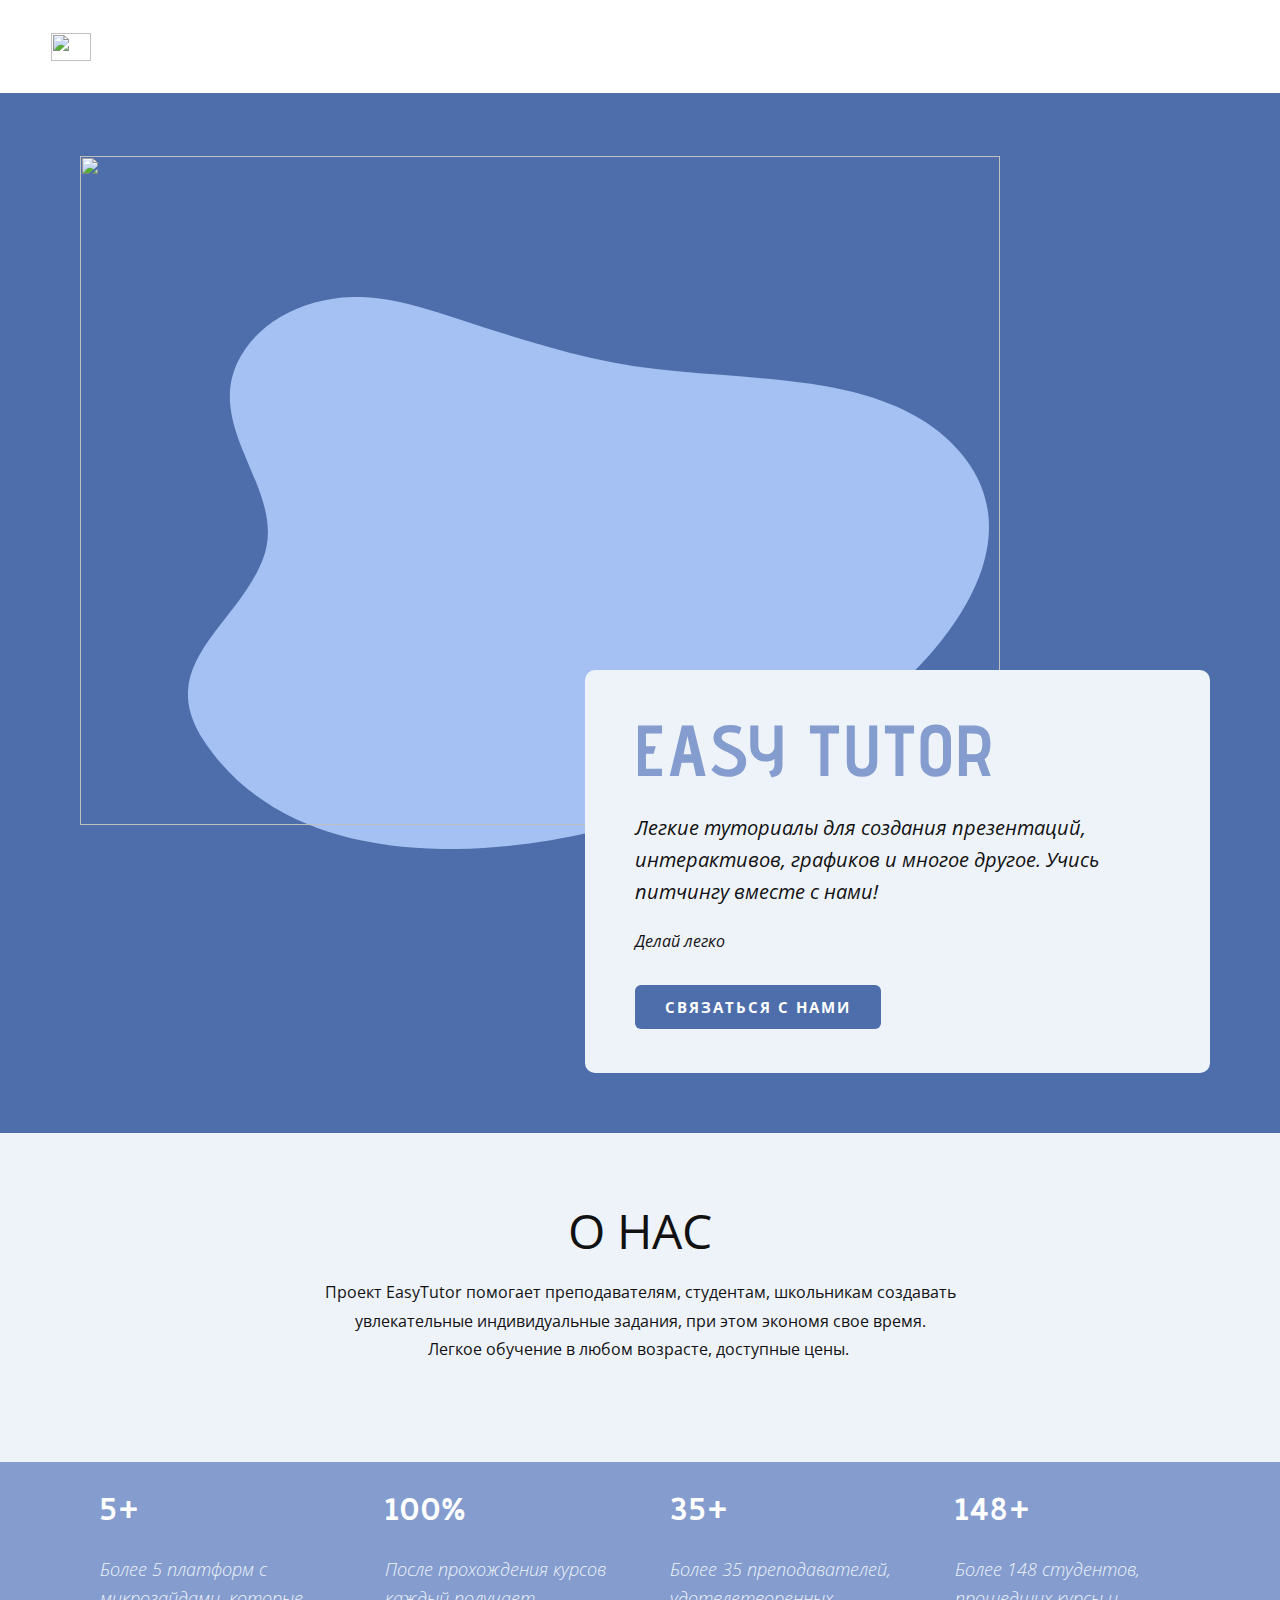
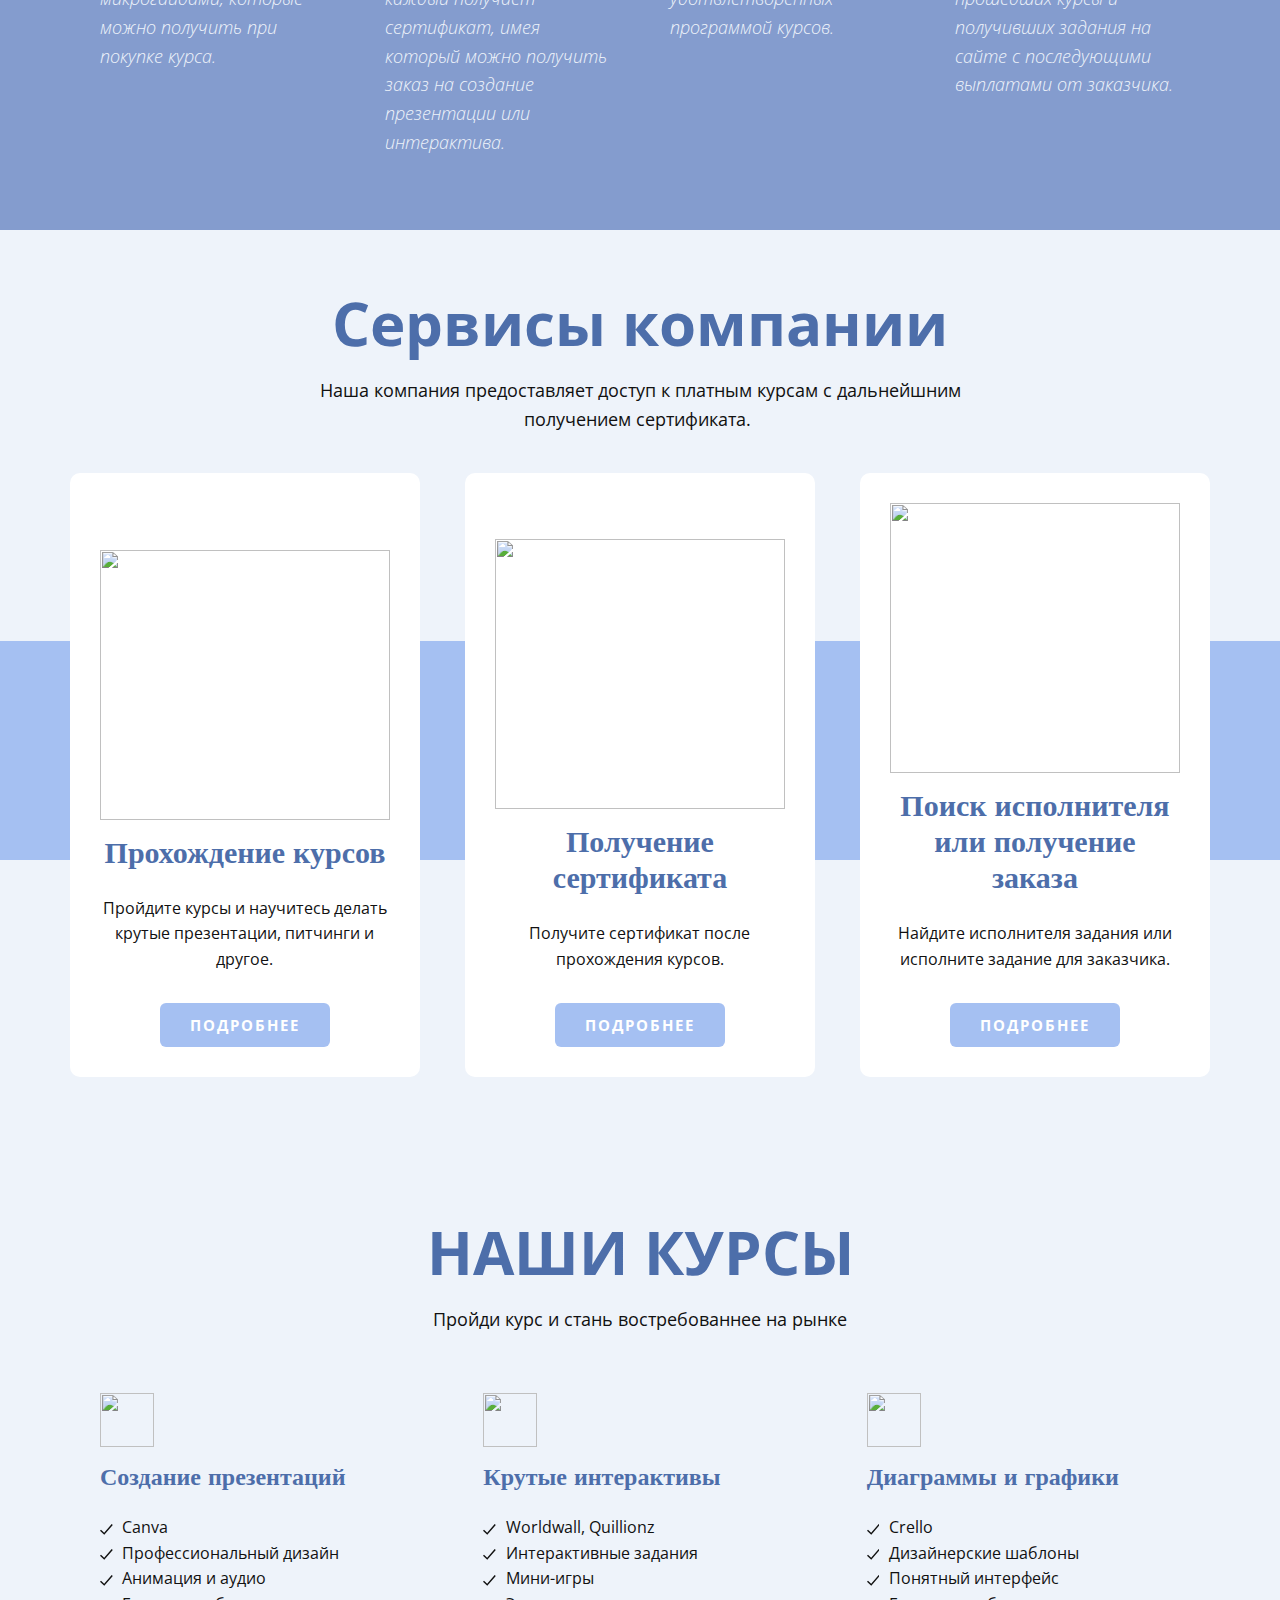
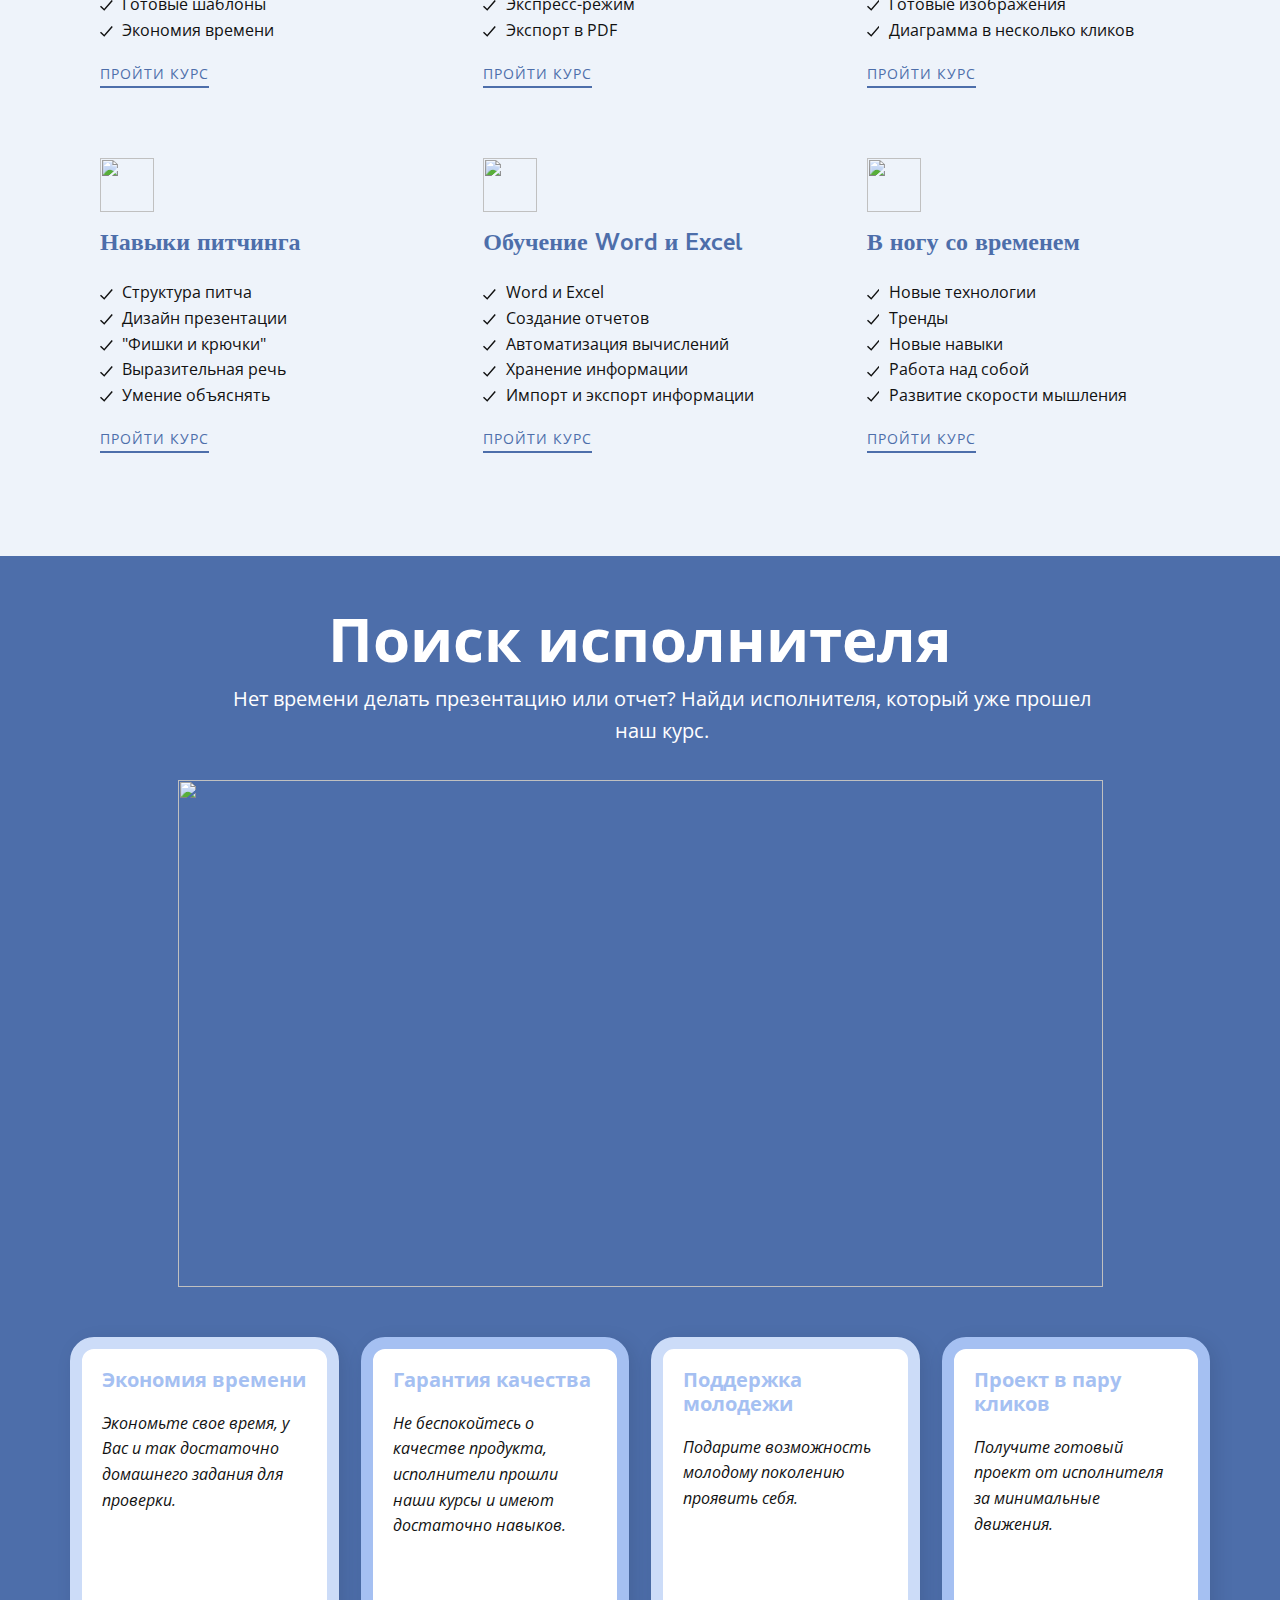
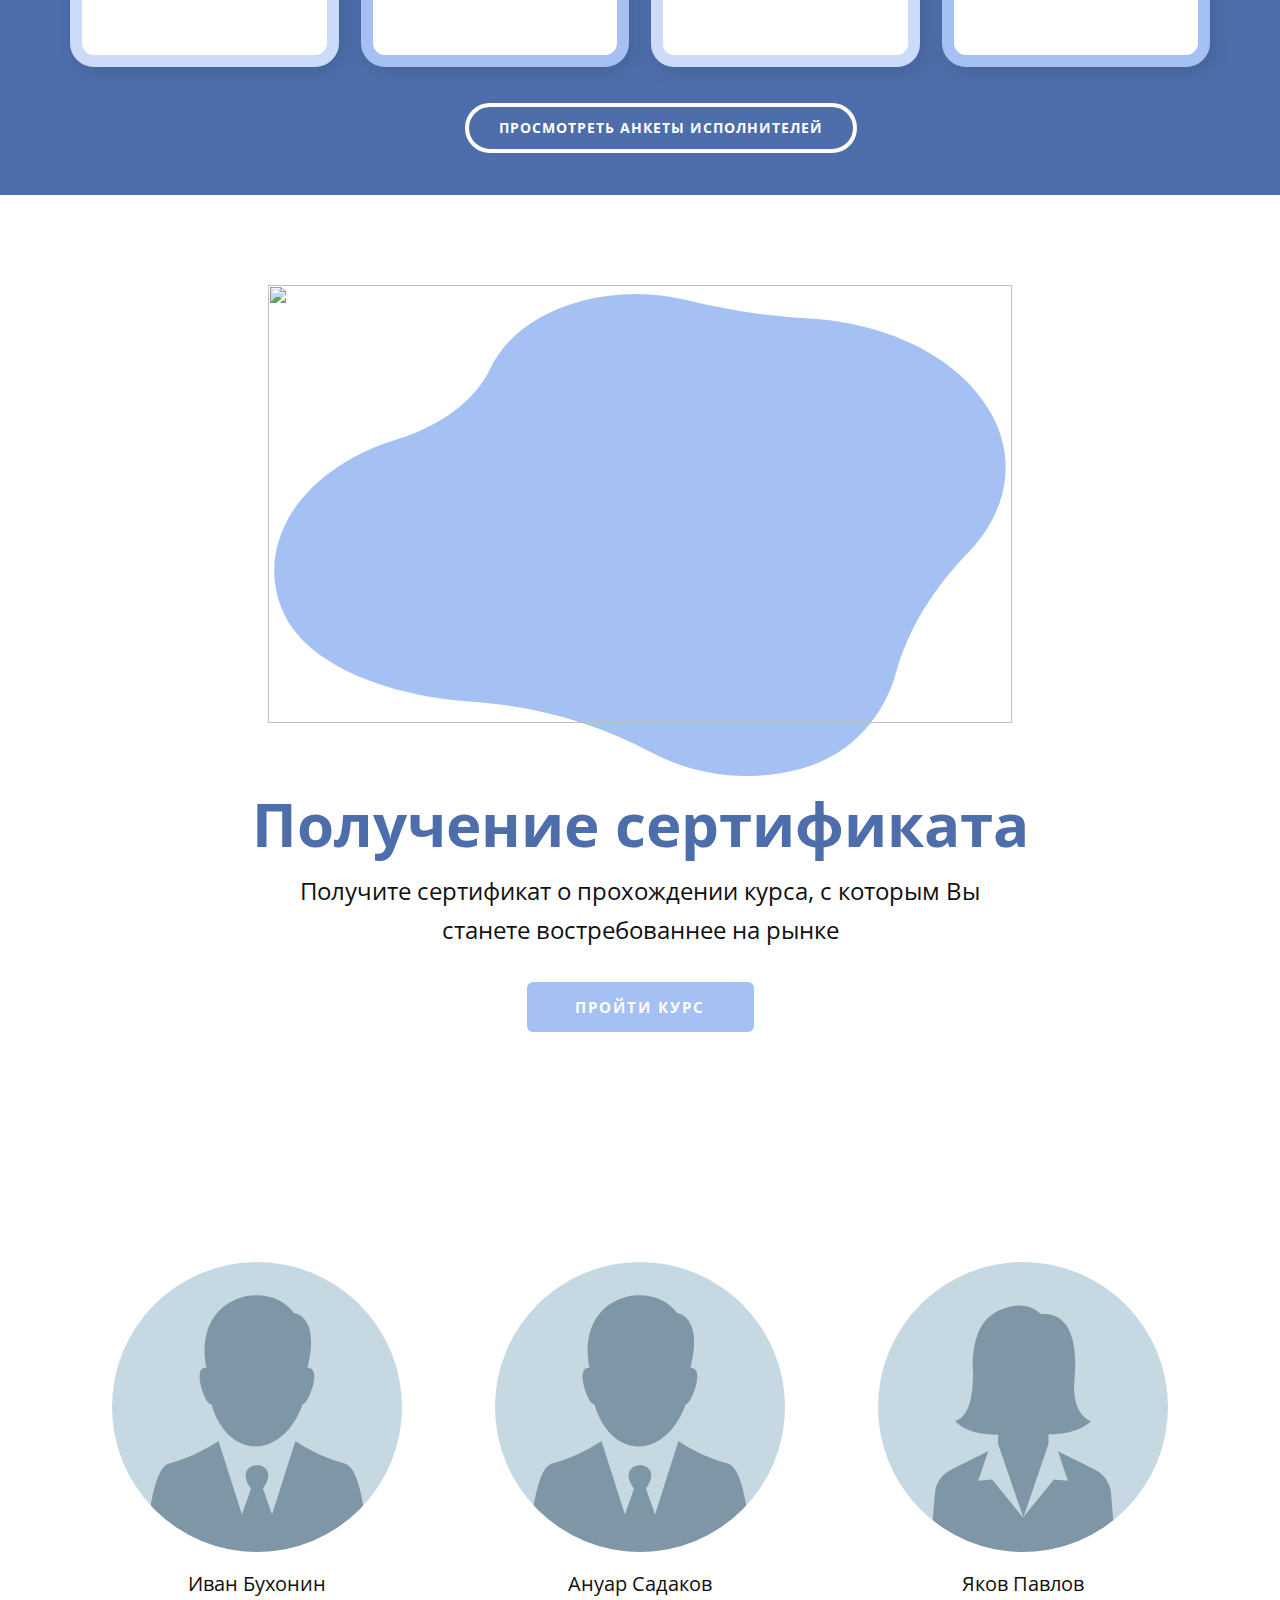
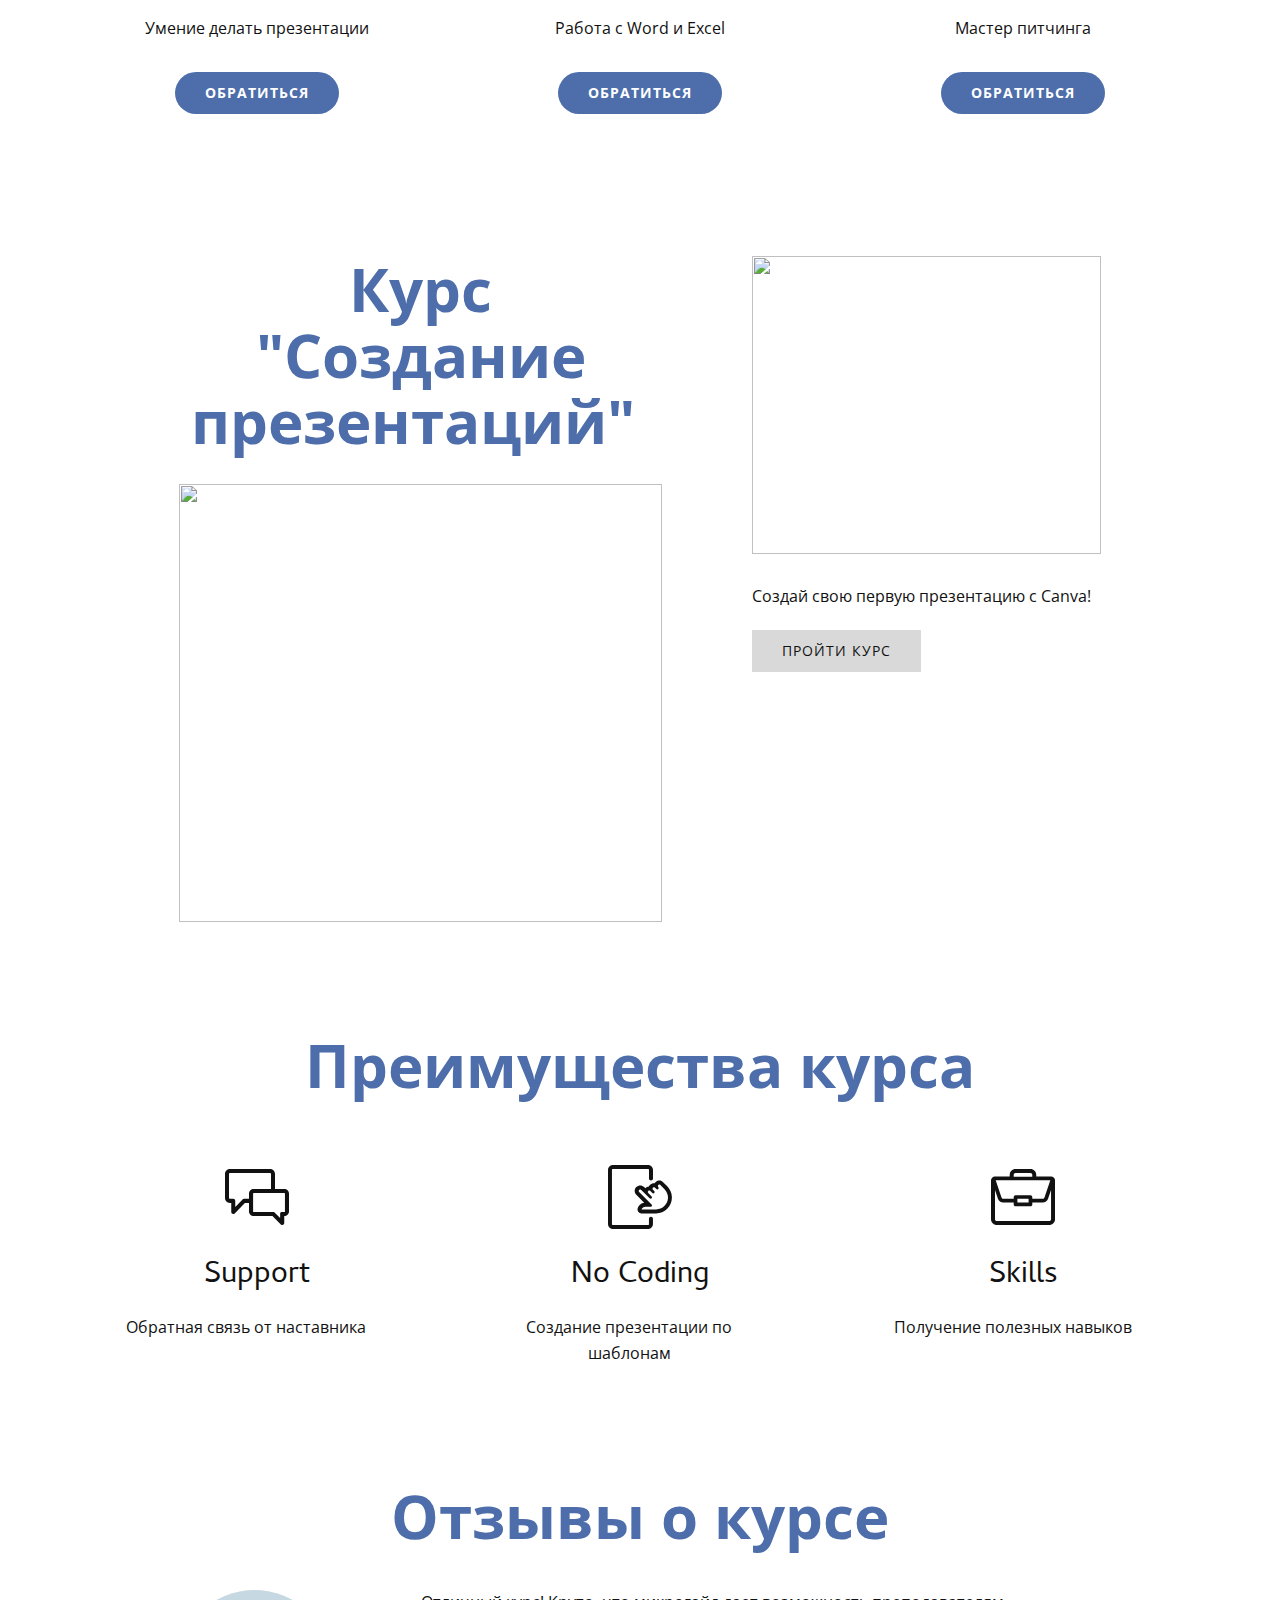
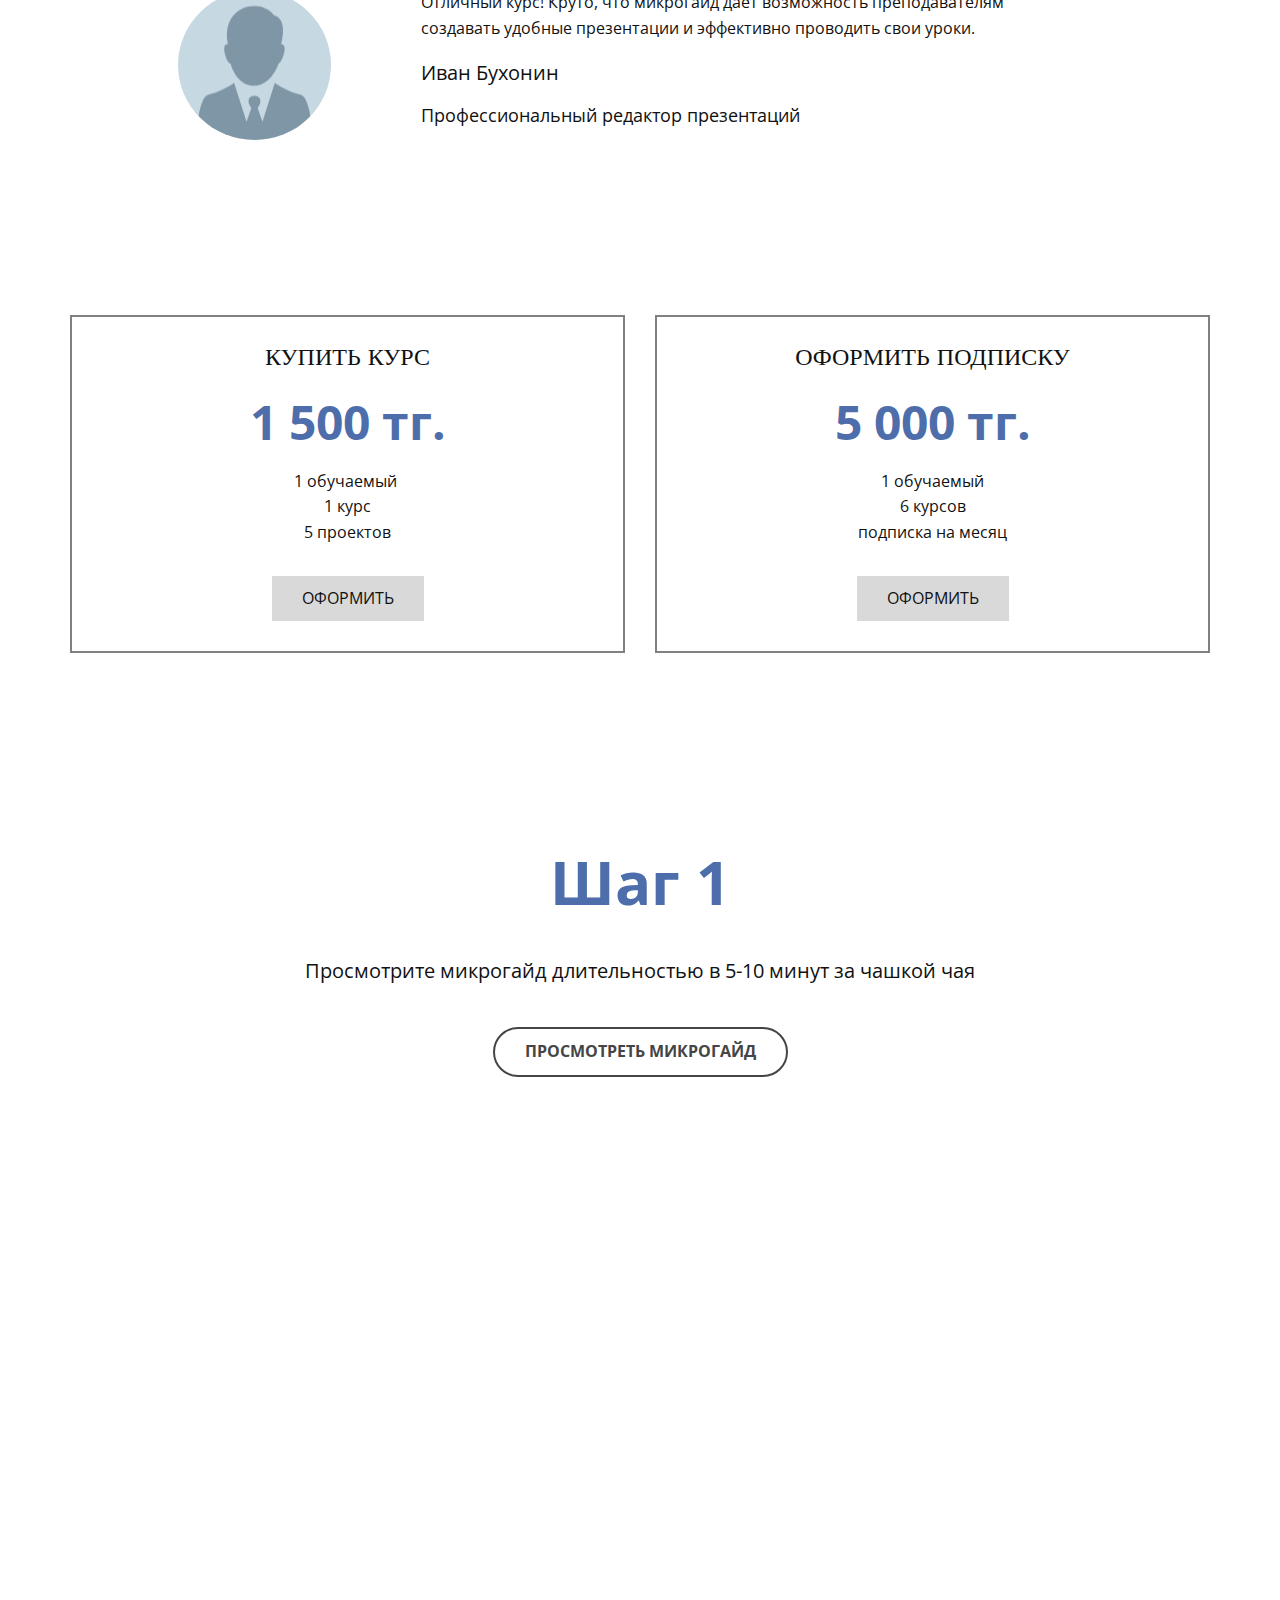
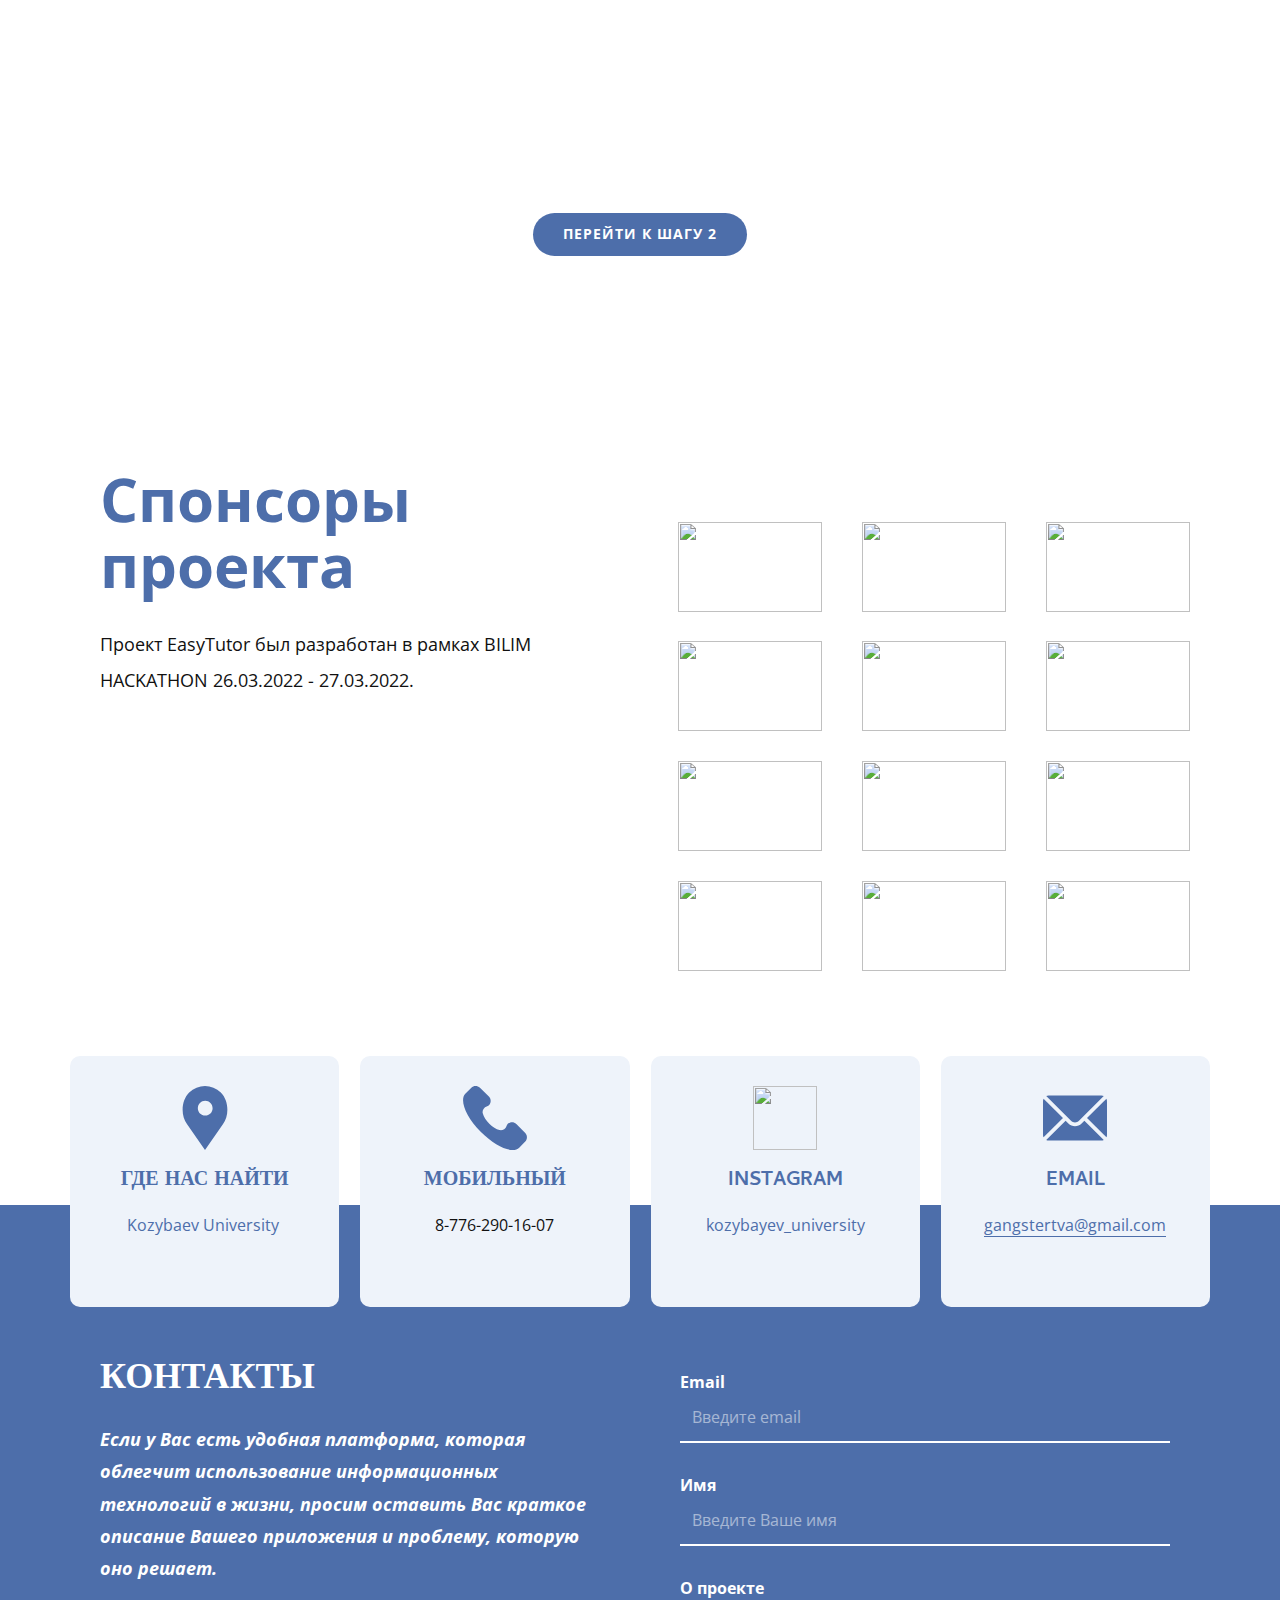
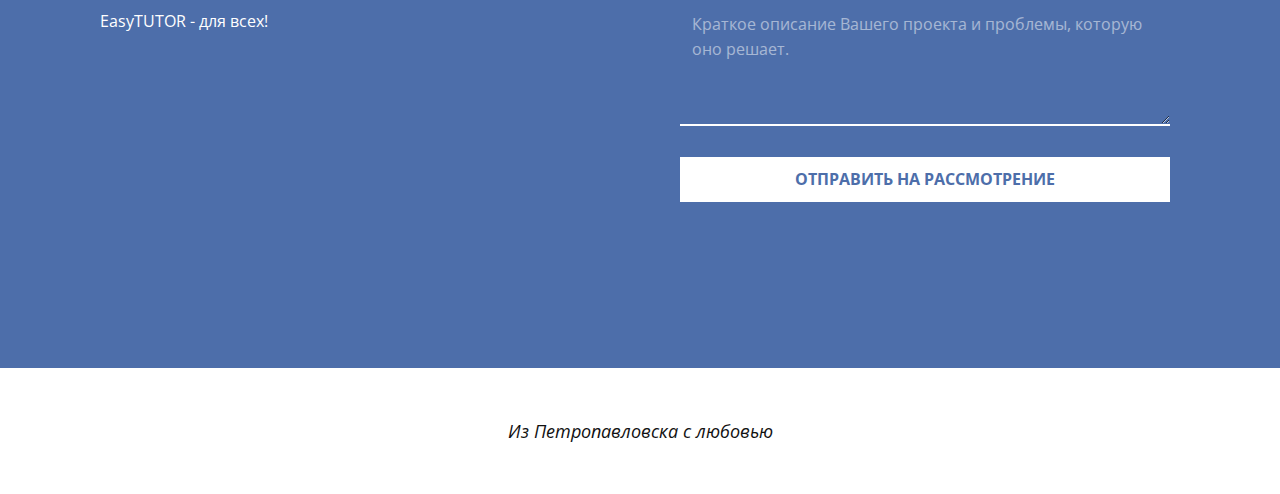
==== index.html @ d4e970dc "Add files via upload" ====
<!DOCTYPE html>
<html style="font-size: 16px;">
  <head>
    <meta name="viewport" content="width=device-width, initial-scale=1.0">
    <meta charset="utf-8">
    <meta name="keywords" content="​IT Company, ​The backbone for internet business, Company Services, ​Large payments volume or unique business model?, ​What’s included, What We Do, Custom software solutions">
    <meta name="description" content="">
    <meta name="page_type" content="np-template-header-footer-from-plugin">
    <title>EASYTUTOR</title>
    <link rel="stylesheet" href="nicepage.css" media="screen">
<link rel="stylesheet" href="EASYTUTOR.css" media="screen">
    <script class="u-script" type="text/javascript" src="jquery.js" defer=""></script>
    <script class="u-script" type="text/javascript" src="nicepage.js" defer=""></script>
    <meta name="generator" content="Nicepage 4.4.3, nicepage.com">
    <link id="u-theme-google-font" rel="stylesheet" href="https://fonts.googleapis.com/css?family=Open+Sans:300,300i,400,400i,600,600i,700,700i,800,800i|Cambay:400,400i,700,700i">
    <link id="u-page-google-font" rel="stylesheet" href="https://fonts.googleapis.com/css?family=Open+Sans:300,300i,400,400i,600,600i,700,700i,800,800i|Advent+Pro:100,200,300,400,500,600,700|Cambay:400,400i,700,700i">
    
    
    
    
    
    
    
    
    
    
    
    
    
    
    
    
    
    <script type="application/ld+json">{
		"@context": "http://schema.org",
		"@type": "Organization",
		"name": "EasyTUTOR"
}</script>
    <meta name="theme-color" content="#4d6eaa">
    <meta property="og:title" content="EASYTUTOR">
    <meta property="og:description" content="">
    <meta property="og:type" content="website">
  </head>
  <body data-home-page="EASYTUTOR.html" data-home-page-title="EASYTUTOR" class="u-body u-xl-mode"><header class="u-clearfix u-header u-header" id="sec-d9ff"><div class="u-clearfix u-sheet u-sheet-1">
        <nav class="u-menu u-menu-dropdown u-offcanvas u-menu-1" data-responsive-from="XL">
          <div class="menu-collapse" style="font-size: 1rem; letter-spacing: 0px; font-weight: 700; text-transform: uppercase;">
            <a class="u-button-style u-custom-active-border-color u-custom-border u-custom-border-color u-custom-borders u-custom-hover-border-color u-custom-left-right-menu-spacing u-custom-padding-bottom u-custom-text-color u-custom-text-hover-color u-custom-top-bottom-menu-spacing u-file-icon u-nav-link u-text-active-palette-1-base u-text-hover-palette-2-base u-text-palette-1-base u-file-icon-1" href="#">
              <img src="images/1.png" alt="">
            </a>
          </div>
          <div class="u-custom-menu u-nav-container">
            <ul class="u-nav u-spacing-30 u-unstyled u-nav-1"><li class="u-nav-item"><a class="u-border-2 u-border-active-palette-1-base u-border-hover-palette-1-base u-border-no-left u-border-no-right u-border-no-top u-button-style u-nav-link u-text-active-palette-1-base u-text-grey-90 u-text-hover-grey-90" href="EASYTUTOR.html#sec-6565" data-page-id="98074901" style="padding: 10px 0px;">О нас</a>
</li><li class="u-nav-item"><a class="u-border-2 u-border-active-palette-1-base u-border-hover-palette-1-base u-border-no-left u-border-no-right u-border-no-top u-button-style u-nav-link u-text-active-palette-1-base u-text-grey-90 u-text-hover-grey-90" href="EASYTUTOR.html#sec-c321" data-page-id="98074901" style="padding: 10px 0px;">Курсы</a>
</li><li class="u-nav-item"><a class="u-border-2 u-border-active-palette-1-base u-border-hover-palette-1-base u-border-no-left u-border-no-right u-border-no-top u-button-style u-nav-link u-text-active-palette-1-base u-text-grey-90 u-text-hover-grey-90" href="EASYTUTOR.html#sec-d5cf" data-page-id="98074901" style="padding: 10px 0px;">Поиск исполнителя</a>
</li><li class="u-nav-item"><a class="u-border-2 u-border-active-palette-1-base u-border-hover-palette-1-base u-border-no-left u-border-no-right u-border-no-top u-button-style u-nav-link u-text-active-palette-1-base u-text-grey-90 u-text-hover-grey-90" href="EASYTUTOR.html#sec-dc96" data-page-id="98074901" style="padding: 10px 0px;">Спонсоры</a>
</li><li class="u-nav-item"><a class="u-border-2 u-border-active-palette-1-base u-border-hover-palette-1-base u-border-no-left u-border-no-right u-border-no-top u-button-style u-nav-link u-text-active-palette-1-base u-text-grey-90 u-text-hover-grey-90" href="EASYTUTOR.html#carousel_87c6" data-page-id="98074901" style="padding: 10px 0px;">Контакты</a>
</li><li class="u-nav-item"><a class="u-border-2 u-border-active-palette-1-base u-border-hover-palette-1-base u-border-no-left u-border-no-right u-border-no-top u-button-style u-nav-link u-text-active-palette-1-base u-text-grey-90 u-text-hover-grey-90" href="EASYTUTOR.html#carousel_87c6" data-page-id="98074901" style="padding: 10px 0px;">Добавить свой сервис</a>
</li></ul>
          </div>
          <div class="u-custom-menu u-nav-container-collapse">
            <div class="u-black u-container-style u-inner-container-layout u-opacity u-opacity-95 u-sidenav">
              <div class="u-inner-container-layout u-sidenav-overflow">
                <div class="u-menu-close"></div>
                <ul class="u-align-center u-nav u-popupmenu-items u-unstyled u-nav-2"><li class="u-nav-item"><a class="u-button-style u-nav-link" href="EASYTUTOR.html#sec-6565" data-page-id="98074901" style="padding: 10px 0px;">О нас</a>
</li><li class="u-nav-item"><a class="u-button-style u-nav-link" href="EASYTUTOR.html#sec-c321" data-page-id="98074901" style="padding: 10px 0px;">Курсы</a>
</li><li class="u-nav-item"><a class="u-button-style u-nav-link" href="EASYTUTOR.html#sec-d5cf" data-page-id="98074901" style="padding: 10px 0px;">Поиск исполнителя</a>
</li><li class="u-nav-item"><a class="u-button-style u-nav-link" href="EASYTUTOR.html#sec-dc96" data-page-id="98074901" style="padding: 10px 0px;">Спонсоры</a>
</li><li class="u-nav-item"><a class="u-button-style u-nav-link" href="EASYTUTOR.html#carousel_87c6" data-page-id="98074901" style="padding: 10px 0px;">Контакты</a>
</li><li class="u-nav-item"><a class="u-button-style u-nav-link" href="EASYTUTOR.html#carousel_87c6" data-page-id="98074901" style="padding: 10px 0px;">Добавить свой сервис</a>
</li></ul>
              </div>
            </div>
            <div class="u-black u-menu-overlay u-opacity u-opacity-70"></div>
          </div>
        </nav>
      </div></header> 
    <section class="u-clearfix u-palette-1-base u-section-1" id="carousel_b93f">
      <div class="u-clearfix u-sheet u-sheet-1">
        <div class="u-expanded-width-xs u-shape u-shape-svg u-text-palette-3-base u-shape-1">
          <svg class="u-svg-link" preserveAspectRatio="none" viewBox="0 0 160 140" style=""><use xmlns:xlink="http://www.w3.org/1999/xlink" xlink:href="#svg-1b2f"></use></svg>
          <svg class="u-svg-content" viewBox="0 0 160 140" x="0px" y="0px" id="svg-1b2f"><g><g><path d="M138.9,102.2c-9.5,10.1-24.4,20.2-41.2,27.4C63.2,144.5,21,147.1,3.1,112.4c-9.9-19.1,6.5-28.8,11.8-45.7
			c5.3-16.9-11.4-32.3-5.1-49.9c1.8-4.9,4.9-9,8.9-11.9C24,1,30.8-0.8,37.8,0.3C43.6,1.2,49,3.5,54.3,5.7c8.8,3.7,17.4,7.1,26.3,9.8
			c15.7,4.7,31.3,3.7,47.1,7.2c8.5,1.9,16.7,5.6,22.6,11.8C170.3,55.7,155.8,84.1,138.9,102.2z"></path>
</g>
</g></svg>
        </div>
        <img src="images/14-min.png" class="u-align-left u-image u-image-contain u-image-1" data-image-width="2941" data-image-height="1576">
        <div class="u-align-left u-container-style u-expanded-width-xs u-group u-palette-1-light-3 u-radius-10 u-shape-round u-group-1">
          <div class="u-container-layout u-container-layout-1">
            <p class="u-text u-text-1">Делай легко</p>
            <h1 class="u-custom-font u-text u-text-palette-2-base u-text-2"> EAS​Y TUTOR</h1>
            <p class="u-text u-text-3">Легкие туториалы для создания презентаций, интерактивов, графиков и многое другое. Учись питчингу вместе с нами!</p>
            <a href="EASYTUTOR.html#carousel_87c6" data-page-id="98074901" class="u-active-palette-1-light-1 u-border-none u-btn u-btn-round u-button-style u-hover-palette-1-light-1 u-palette-1-base u-radius-6 u-text-active-white u-text-body-alt-color u-text-hover-white u-btn-1">Связаться с нами</a>
          </div>
        </div>
      </div>
    </section>
    <section class="u-align-center u-clearfix u-palette-1-light-3 u-section-2" id="sec-6565">
      <div class="u-clearfix u-sheet u-sheet-1">
        <h1 class="u-custom-font u-text u-text-default u-text-font u-text-1">О НАС</h1>
        <p class="u-text u-text-2"> Проект EasyTutor помогает преподавателям, студентам, школьникам создавать увлекательные индивидуальные задания, при этом экономя свое время.<br>Легкое обучение в любом возрасте, доступные цены.&nbsp;
        </p>
      </div>
    </section>
    <section class="u-align-center u-clearfix u-palette-2-base u-section-3" id="carousel_f1f0">
      <div class="u-clearfix u-sheet u-sheet-1">
        <div class="u-expanded-width u-list u-list-1">
          <div class="u-repeater u-repeater-1">
            <div class="u-align-left u-container-style u-list-item u-repeater-item u-shape-rectangle">
              <div class="u-container-layout u-similar-container u-container-layout-1">
                <h3 class="u-text u-text-default u-text-1">5+</h3>
                <p class="u-text u-text-default u-text-palette-1-light-3 u-text-2">Более 5 платформ с микрогайдами, которые можно получить при покупке курса.&nbsp;</p>
              </div>
            </div>
            <div class="u-align-left u-container-style u-list-item u-repeater-item u-shape-rectangle">
              <div class="u-container-layout u-similar-container u-container-layout-2">
                <h3 class="u-text u-text-default u-text-3">100%</h3>
                <p class="u-text u-text-default u-text-palette-1-light-3 u-text-4"> После прохождения курсов каждый получает сертификат, имея который можно получить заказ на создание презентации или интерактива.&nbsp;&nbsp;&nbsp;&nbsp;</p>
              </div>
            </div>
            <div class="u-align-left u-container-style u-list-item u-repeater-item u-shape-rectangle">
              <div class="u-container-layout u-similar-container u-container-layout-3">
                <h3 class="u-text u-text-default u-text-5">35+</h3>
                <p class="u-text u-text-default u-text-palette-1-light-3 u-text-6">Более 35 преподавателей, удотвлетворенных программой курсов.</p>
              </div>
            </div>
            <div class="u-align-left u-container-style u-list-item u-repeater-item u-shape-rectangle">
              <div class="u-container-layout u-similar-container u-container-layout-4">
                <h3 class="u-text u-text-default u-text-7">148+</h3>
                <p class="u-text u-text-default u-text-palette-1-light-3 u-text-8">Более 148 студентов, прошедших курсы и получивших задания на сайте с последующими выплатами от заказчика.</p>
              </div>
            </div>
          </div>
        </div>
      </div>
    </section>
    <section class="u-align-center u-clearfix u-palette-1-light-3 u-section-4" id="carousel_2df3">
      <h2 class="u-custom-font u-text u-text-default u-text-font u-text-1">Сервисы компании</h2>
      <p class="u-text u-text-default-lg u-text-default-xl u-text-2">Наша компания предоставляет доступ к платным курсам с дальнейшним получением сертификата.&nbsp;</p>
      <div class="u-expanded-width u-palette-3-base u-shape u-shape-rectangle u-shape-1"></div>
      <div class="u-list u-list-1">
        <div class="u-repeater u-repeater-1">
          <div class="u-align-center u-container-style u-list-item u-radius-10 u-repeater-item u-shape-round u-white u-list-item-1">
            <div class="u-container-layout u-similar-container u-valign-bottom u-container-layout-1">
              <img alt="" class="u-expanded-width u-image u-image-contain u-image-default u-image-1" data-image-width="700" data-image-height="500" src="images/11.png">
              <h4 class="u-text u-text-default u-text-palette-1-base u-text-3">Прохождение курсов</h4>
              <p class="u-text u-text-4">Пройдите курсы и научитесь делать крутые презентации, питчинги и другое.</p>
              <a href="EASYTUTOR.html#sec-c321" data-page-id="98074901" class="u-active-palette-1-light-2 u-btn u-btn-round u-button-style u-hover-palette-1-light-2 u-palette-3-base u-radius-6 u-text-active-palette-1-base u-text-body-alt-color u-text-hover-palette-1-base u-btn-1">ПОДРОБНЕЕ</a>
            </div>
          </div>
          <div class="u-align-center u-container-style u-list-item u-radius-10 u-repeater-item u-shape-round u-white u-list-item-2">
            <div class="u-container-layout u-similar-container u-valign-bottom u-container-layout-2">
              <img alt="" class="u-expanded-width u-image u-image-contain u-image-default u-image-2" data-image-width="700" data-image-height="500" src="images/2.png">
              <h4 class="u-text u-text-default u-text-palette-1-base u-text-5">Получение сертификата</h4>
              <p class="u-text u-text-6">Получите сертификат после прохождения курсов.</p>
              <a href="EASYTUTOR.html#carousel_4dc0" data-page-id="98074901" class="u-active-palette-1-light-2 u-btn u-btn-round u-button-style u-hover-palette-1-light-2 u-palette-3-base u-radius-6 u-text-active-palette-1-base u-text-body-alt-color u-text-hover-palette-1-base u-btn-2">подробнее</a>
            </div>
          </div>
          <div class="u-align-center u-container-style u-list-item u-radius-10 u-repeater-item u-shape-round u-white u-list-item-3">
            <div class="u-container-layout u-similar-container u-valign-bottom u-container-layout-3">
              <img alt="" class="u-expanded-width u-image u-image-contain u-image-default u-image-3" data-image-width="700" data-image-height="500" src="images/6c7decbc-d9d3-4316-5906-19d76e6c84f3.png">
              <h4 class="u-text u-text-default u-text-palette-1-base u-text-7">Поиск исполнителя или получение заказа</h4>
              <p class="u-text u-text-8">Найдите исполнителя задания или исполните задание для заказчика.</p>
              <a href="EASYTUTOR.html#sec-d5cf" data-page-id="98074901" class="u-active-palette-1-light-2 u-btn u-btn-round u-button-style u-hover-palette-1-light-2 u-palette-3-base u-radius-6 u-text-active-palette-1-base u-text-body-alt-color u-text-hover-palette-1-base u-btn-3">подробнее</a>
            </div>
          </div>
        </div>
      </div>
    </section>
    <section class="u-align-center-lg u-align-center-md u-align-center-sm u-align-center-xl u-align-left-xs u-clearfix u-palette-1-light-3 u-section-5" id="sec-c321">
      <div class="u-clearfix u-sheet u-valign-middle u-sheet-1">
        <h2 class="u-custom-font u-text u-text-default u-text-font u-text-palette-1-base u-text-1"> НАШИ КУРСЫ</h2>
        <p class="u-text u-text-2"> Пройди курс и стань востребованнее на рынке</p>
        <div class="u-expanded-width u-list u-list-1">
          <div class="u-repeater u-repeater-1">
            <div class="u-align-left u-container-style u-list-item u-repeater-item">
              <div class="u-container-layout u-similar-container u-valign-top u-container-layout-1"><span class="u-file-icon u-icon u-icon-1"><img src="images/3567098.png" alt=""></span>
                <h4 class="u-custom-font u-text u-text-palette-1-base u-text-3"> Создание презентаций</h4>
                <ul class="u-custom-list u-text u-text-4">
                  <li>
                    <div class="u-list-icon u-list-icon-1">
                      <svg class="u-svg-content" viewBox="0 0 372.09 372.09" x="0px" y="0px" id="svg-5c29"><g><g><polygon points="339.719,27.855 120.922,282.666 29.143,196.838 0,228.001 124.293,344.235 372.09,55.65   "></polygon>
</g>
</g></svg>
                    </div>Canva
                  </li>
                  <li>
                    <div class="u-list-icon u-list-icon-2">
                      <svg class="u-svg-content" viewBox="0 0 372.09 372.09" x="0px" y="0px" id="svg-5c29"><g><g><polygon points="339.719,27.855 120.922,282.666 29.143,196.838 0,228.001 124.293,344.235 372.09,55.65   "></polygon>
</g>
</g></svg>
                    </div>Профессиональный дизайн
                  </li>
                  <li>
                    <div class="u-list-icon u-list-icon-3">
                      <svg class="u-svg-content" viewBox="0 0 372.09 372.09" x="0px" y="0px" id="svg-5c29"><g><g><polygon points="339.719,27.855 120.922,282.666 29.143,196.838 0,228.001 124.293,344.235 372.09,55.65   "></polygon>
</g>
</g></svg>
                    </div>Анимация и аудио
                  </li>
                  <li>
                    <div class="u-list-icon u-list-icon-4">
                      <svg class="u-svg-content" viewBox="0 0 372.09 372.09" x="0px" y="0px" id="svg-5c29"><g><g><polygon points="339.719,27.855 120.922,282.666 29.143,196.838 0,228.001 124.293,344.235 372.09,55.65   "></polygon>
</g>
</g></svg>
                    </div>Готовые шаблоны
                  </li>
                  <li>
                    <div class="u-list-icon u-list-icon-5">
                      <svg class="u-svg-content" viewBox="0 0 372.09 372.09" x="0px" y="0px" id="svg-5c29"><g><g><polygon points="339.719,27.855 120.922,282.666 29.143,196.838 0,228.001 124.293,344.235 372.09,55.65   "></polygon>
</g>
</g></svg>
                    </div>Экономия времени
                  </li>
                </ul>
                <a href="EASYTUTOR.html#sec-8d80" data-page-id="98074901" class="u-active-none u-border-2 u-border-active-palette-1-light-1 u-border-hover-palette-1-light-1 u-border-palette-1-base u-btn u-btn-rectangle u-button-style u-hover-none u-none u-text-active-palette-1-light-1 u-text-hover-palette-1-light-1 u-text-palette-1-base u-btn-1">пройти курс</a>
              </div>
            </div>
            <div class="u-align-left u-container-style u-list-item u-repeater-item">
              <div class="u-container-layout u-similar-container u-valign-top u-container-layout-2"><span class="u-file-icon u-icon u-icon-2"><img src="images/201594.png" alt=""></span>
                <h4 class="u-custom-font u-text u-text-palette-1-base u-text-5">Крутые интерактивы</h4>
                <ul class="u-custom-list u-text u-text-6">
                  <li>
                    <div class="u-list-icon u-list-icon-6">
                      <svg class="u-svg-content" viewBox="0 0 372.09 372.09" x="0px" y="0px" id="svg-55e9"><g><g><polygon points="339.719,27.855 120.922,282.666 29.143,196.838 0,228.001 124.293,344.235 372.09,55.65   "></polygon>
</g>
</g></svg>
                    </div> Worldwall, Quillionz
                  </li>
                  <li>
                    <div class="u-list-icon u-list-icon-7">
                      <svg class="u-svg-content" viewBox="0 0 372.09 372.09" x="0px" y="0px" id="svg-55e9"><g><g><polygon points="339.719,27.855 120.922,282.666 29.143,196.838 0,228.001 124.293,344.235 372.09,55.65   "></polygon>
</g>
</g></svg>
                    </div>Интерактивные задания
                  </li>
                  <li>
                    <div class="u-list-icon u-list-icon-8">
                      <svg class="u-svg-content" viewBox="0 0 372.09 372.09" x="0px" y="0px" id="svg-55e9"><g><g><polygon points="339.719,27.855 120.922,282.666 29.143,196.838 0,228.001 124.293,344.235 372.09,55.65   "></polygon>
</g>
</g></svg>
                    </div>Мини-игры
                  </li>
                  <li>
                    <div class="u-list-icon u-list-icon-9">
                      <svg class="u-svg-content" viewBox="0 0 372.09 372.09" x="0px" y="0px" id="svg-55e9"><g><g><polygon points="339.719,27.855 120.922,282.666 29.143,196.838 0,228.001 124.293,344.235 372.09,55.65   "></polygon>
</g>
</g></svg>
                    </div>Экспресс-режим
                  </li>
                  <li>
                    <div class="u-list-icon u-list-icon-10">
                      <svg class="u-svg-content" viewBox="0 0 372.09 372.09" x="0px" y="0px" id="svg-55e9"><g><g><polygon points="339.719,27.855 120.922,282.666 29.143,196.838 0,228.001 124.293,344.235 372.09,55.65   "></polygon>
</g>
</g></svg>
                    </div>Экспорт в PDF
                  </li>
                </ul>
                <a href="EASYTUTOR.html#sec-8d80" data-page-id="98074901" class="u-active-none u-border-2 u-border-active-palette-1-light-1 u-border-hover-palette-1-light-1 u-border-palette-1-base u-btn u-btn-rectangle u-button-style u-hover-none u-text-active-palette-1-light-1 u-text-hover-palette-1-light-1 u-text-palette-1-base u-btn-2">пройти курс</a>
              </div>
            </div>
            <div class="u-align-left u-container-style u-list-item u-repeater-item">
              <div class="u-container-layout u-similar-container u-valign-top u-container-layout-3"><span class="u-file-icon u-icon u-icon-3"><img src="images/3233440.png" alt=""></span>
                <h4 class="u-custom-font u-text u-text-palette-1-base u-text-7">Диаграммы и графики</h4>
                <ul class="u-custom-list u-text u-text-8">
                  <li>
                    <div class="u-list-icon u-list-icon-11">
                      <svg class="u-svg-content" viewBox="0 0 372.09 372.09" x="0px" y="0px" id="svg-ef89"><g><g><polygon points="339.719,27.855 120.922,282.666 29.143,196.838 0,228.001 124.293,344.235 372.09,55.65   "></polygon>
</g>
</g></svg>
                    </div> Crello
                  </li>
                  <li>
                    <div class="u-list-icon u-list-icon-12">
                      <svg class="u-svg-content" viewBox="0 0 372.09 372.09" x="0px" y="0px" id="svg-ef89"><g><g><polygon points="339.719,27.855 120.922,282.666 29.143,196.838 0,228.001 124.293,344.235 372.09,55.65   "></polygon>
</g>
</g></svg>
                    </div>Дизайнерские шаблоны
                  </li>
                  <li>
                    <div class="u-list-icon u-list-icon-13">
                      <svg class="u-svg-content" viewBox="0 0 372.09 372.09" x="0px" y="0px" id="svg-ef89"><g><g><polygon points="339.719,27.855 120.922,282.666 29.143,196.838 0,228.001 124.293,344.235 372.09,55.65   "></polygon>
</g>
</g></svg>
                    </div>Понятный интерфейс
                  </li>
                  <li>
                    <div class="u-list-icon u-list-icon-14">
                      <svg class="u-svg-content" viewBox="0 0 372.09 372.09" x="0px" y="0px" id="svg-ef89"><g><g><polygon points="339.719,27.855 120.922,282.666 29.143,196.838 0,228.001 124.293,344.235 372.09,55.65   "></polygon>
</g>
</g></svg>
                    </div>Готовые изображения
                  </li>
                  <li>
                    <div class="u-list-icon u-list-icon-15">
                      <svg class="u-svg-content" viewBox="0 0 372.09 372.09" x="0px" y="0px" id="svg-ef89"><g><g><polygon points="339.719,27.855 120.922,282.666 29.143,196.838 0,228.001 124.293,344.235 372.09,55.65   "></polygon>
</g>
</g></svg>
                    </div>Диаграмма в несколько кликов
                  </li>
                </ul>
                <a href="EASYTUTOR.html#sec-8d80" data-page-id="98074901" class="u-active-none u-border-2 u-border-active-palette-1-light-1 u-border-hover-palette-1-light-1 u-border-palette-1-base u-btn u-btn-rectangle u-button-style u-hover-none u-text-active-palette-1-light-1 u-text-hover-palette-1-light-1 u-text-palette-1-base u-btn-3">пройти курс</a>
              </div>
            </div>
            <div class="u-align-left u-container-style u-list-item u-repeater-item">
              <div class="u-container-layout u-similar-container u-valign-top u-container-layout-4"><span class="u-file-icon u-icon u-icon-4"><img src="images/609152.png" alt=""></span>
                <h4 class="u-custom-font u-text u-text-palette-1-base u-text-9">Навыки питчинга</h4>
                <ul class="u-custom-list u-text u-text-10">
                  <li>
                    <div class="u-list-icon u-list-icon-16">
                      <svg class="u-svg-content" viewBox="0 0 372.09 372.09" x="0px" y="0px" id="svg-02b3"><g><g><polygon points="339.719,27.855 120.922,282.666 29.143,196.838 0,228.001 124.293,344.235 372.09,55.65   "></polygon>
</g>
</g></svg>
                    </div>Структура питча
                  </li>
                  <li>
                    <div class="u-list-icon u-list-icon-17">
                      <svg class="u-svg-content" viewBox="0 0 372.09 372.09" x="0px" y="0px" id="svg-02b3"><g><g><polygon points="339.719,27.855 120.922,282.666 29.143,196.838 0,228.001 124.293,344.235 372.09,55.65   "></polygon>
</g>
</g></svg>
                    </div>Дизайн презентации
                  </li>
                  <li>
                    <div class="u-list-icon u-list-icon-18">
                      <svg class="u-svg-content" viewBox="0 0 372.09 372.09" x="0px" y="0px" id="svg-02b3"><g><g><polygon points="339.719,27.855 120.922,282.666 29.143,196.838 0,228.001 124.293,344.235 372.09,55.65   "></polygon>
</g>
</g></svg>
                    </div>"Фишки и крючки"
                  </li>
                  <li>
                    <div class="u-list-icon u-list-icon-19">
                      <svg class="u-svg-content" viewBox="0 0 372.09 372.09" x="0px" y="0px" id="svg-02b3"><g><g><polygon points="339.719,27.855 120.922,282.666 29.143,196.838 0,228.001 124.293,344.235 372.09,55.65   "></polygon>
</g>
</g></svg>
                    </div>Выразительная речь
                  </li>
                  <li>
                    <div class="u-list-icon u-list-icon-20">
                      <svg class="u-svg-content" viewBox="0 0 372.09 372.09" x="0px" y="0px" id="svg-02b3"><g><g><polygon points="339.719,27.855 120.922,282.666 29.143,196.838 0,228.001 124.293,344.235 372.09,55.65   "></polygon>
</g>
</g></svg>
                    </div>Умение объяснять
                  </li>
                </ul>
                <a href="EASYTUTOR.html#sec-8d80" data-page-id="98074901" class="u-active-none u-border-2 u-border-active-palette-1-light-1 u-border-hover-palette-1-light-1 u-border-palette-1-base u-btn u-btn-rectangle u-button-style u-hover-none u-none u-text-active-palette-1-light-1 u-text-hover-palette-1-light-1 u-text-palette-1-base u-btn-4">пройти курс</a>
              </div>
            </div>
            <div class="u-align-left u-container-style u-list-item u-repeater-item">
              <div class="u-container-layout u-similar-container u-valign-top u-container-layout-5"><span class="u-file-icon u-icon u-icon-5"><img src="images/3315174.png" alt=""></span>
                <h4 class="u-custom-font u-text u-text-palette-1-base u-text-11">Обучение Word и Excel</h4>
                <ul class="u-custom-list u-text u-text-12">
                  <li>
                    <div class="u-list-icon u-list-icon-21">
                      <svg class="u-svg-content" viewBox="0 0 372.09 372.09" x="0px" y="0px" id="svg-5c88"><g><g><polygon points="339.719,27.855 120.922,282.666 29.143,196.838 0,228.001 124.293,344.235 372.09,55.65   "></polygon>
</g>
</g></svg>
                    </div> Word и Excel
                  </li>
                  <li>
                    <div class="u-list-icon u-list-icon-22">
                      <svg class="u-svg-content" viewBox="0 0 372.09 372.09" x="0px" y="0px" id="svg-5c88"><g><g><polygon points="339.719,27.855 120.922,282.666 29.143,196.838 0,228.001 124.293,344.235 372.09,55.65   "></polygon>
</g>
</g></svg>
                    </div>Создание отчетов
                  </li>
                  <li>
                    <div class="u-list-icon u-list-icon-23">
                      <svg class="u-svg-content" viewBox="0 0 372.09 372.09" x="0px" y="0px" id="svg-5c88"><g><g><polygon points="339.719,27.855 120.922,282.666 29.143,196.838 0,228.001 124.293,344.235 372.09,55.65   "></polygon>
</g>
</g></svg>
                    </div>Автоматизация вычислений
                  </li>
                  <li>
                    <div class="u-list-icon u-list-icon-24">
                      <svg class="u-svg-content" viewBox="0 0 372.09 372.09" x="0px" y="0px" id="svg-5c88"><g><g><polygon points="339.719,27.855 120.922,282.666 29.143,196.838 0,228.001 124.293,344.235 372.09,55.65   "></polygon>
</g>
</g></svg>
                    </div>Хранение информации
                  </li>
                  <li>
                    <div class="u-list-icon u-list-icon-25">
                      <svg class="u-svg-content" viewBox="0 0 372.09 372.09" x="0px" y="0px" id="svg-5c88"><g><g><polygon points="339.719,27.855 120.922,282.666 29.143,196.838 0,228.001 124.293,344.235 372.09,55.65   "></polygon>
</g>
</g></svg>
                    </div>Импорт и экспорт информации
                  </li>
                </ul>
                <a href="EASYTUTOR.html#sec-8d80" data-page-id="98074901" class="u-active-none u-border-2 u-border-active-palette-1-light-1 u-border-hover-palette-1-light-1 u-border-palette-1-base u-btn u-btn-rectangle u-button-style u-hover-none u-text-active-palette-1-light-1 u-text-hover-palette-1-light-1 u-text-palette-1-base u-btn-5">пройти курс</a>
              </div>
            </div>
            <div class="u-align-left u-container-style u-list-item u-repeater-item">
              <div class="u-container-layout u-similar-container u-valign-top u-container-layout-6"><span class="u-file-icon u-icon u-icon-6"><img src="images/3310122.png" alt=""></span>
                <h4 class="u-custom-font u-text u-text-palette-1-base u-text-13">В ногу со временем</h4>
                <ul class="u-custom-list u-text u-text-14">
                  <li>
                    <div class="u-list-icon u-list-icon-26">
                      <svg class="u-svg-content" viewBox="0 0 372.09 372.09" x="0px" y="0px" id="svg-8d27"><g><g><polygon points="339.719,27.855 120.922,282.666 29.143,196.838 0,228.001 124.293,344.235 372.09,55.65   "></polygon>
</g>
</g></svg>
                    </div> Новые технологии
                  </li>
                  <li>
                    <div class="u-list-icon u-list-icon-27">
                      <svg class="u-svg-content" viewBox="0 0 372.09 372.09" x="0px" y="0px" id="svg-8d27"><g><g><polygon points="339.719,27.855 120.922,282.666 29.143,196.838 0,228.001 124.293,344.235 372.09,55.65   "></polygon>
</g>
</g></svg>
                    </div>Тренды
                  </li>
                  <li>
                    <div class="u-list-icon u-list-icon-28">
                      <svg class="u-svg-content" viewBox="0 0 372.09 372.09" x="0px" y="0px" id="svg-8d27"><g><g><polygon points="339.719,27.855 120.922,282.666 29.143,196.838 0,228.001 124.293,344.235 372.09,55.65   "></polygon>
</g>
</g></svg>
                    </div>Новые навыки
                  </li>
                  <li>
                    <div class="u-list-icon u-list-icon-29">
                      <svg class="u-svg-content" viewBox="0 0 372.09 372.09" x="0px" y="0px" id="svg-8d27"><g><g><polygon points="339.719,27.855 120.922,282.666 29.143,196.838 0,228.001 124.293,344.235 372.09,55.65   "></polygon>
</g>
</g></svg>
                    </div>Работа над собой
                  </li>
                  <li>
                    <div class="u-list-icon u-list-icon-30">
                      <svg class="u-svg-content" viewBox="0 0 372.09 372.09" x="0px" y="0px" id="svg-8d27"><g><g><polygon points="339.719,27.855 120.922,282.666 29.143,196.838 0,228.001 124.293,344.235 372.09,55.65   "></polygon>
</g>
</g></svg>
                    </div>Развитие скорости мышления
                  </li>
                </ul>
                <a href="EASYTUTOR.html#sec-8d80" data-page-id="98074901" class="u-active-none u-border-2 u-border-active-palette-1-light-1 u-border-hover-palette-1-light-1 u-border-palette-1-base u-btn u-btn-rectangle u-button-style u-hover-none u-text-active-palette-1-light-1 u-text-hover-palette-1-light-1 u-text-palette-1-base u-btn-6">пройти курс</a>
              </div>
            </div>
          </div>
        </div>
      </div>
    </section>
    <section class="u-align-center u-clearfix u-palette-1-base u-section-6" id="sec-d5cf">
      <div class="u-clearfix u-sheet u-sheet-1">
        <h2 class="u-custom-font u-text u-text-default u-text-font u-text-white u-text-1">Поиск исполнителя</h2>
        <p class="u-text u-text-2">Нет времени делать презентацию или отчет? Найди исполнителя, который уже прошел наш курс.</p>
        <img class="u-image u-image-contain u-image-default u-image-1" src="images/-min.png" alt="" data-image-width="1245" data-image-height="707">
        <div class="u-expanded-width u-list u-list-1">
          <div class="u-repeater u-repeater-1">
            <div class="u-align-left u-border-12 u-border-palette-3-light-2 u-container-style u-custom-item u-list-item u-radius-24 u-repeater-item u-shape-round u-video-cover u-white u-list-item-1">
              <div class="u-container-layout u-similar-container u-container-layout-1">
                <h4 class="u-custom-font u-text u-text-default u-text-font u-text-palette-3-base u-text-3">Экономия времени</h4>
                <p class="u-text u-text-4">Экономьте свое время, у Вас и так достаточно домашнего задания для проверки.</p>
              </div>
            </div>
            <div class="u-align-left u-border-12 u-border-palette-3-base u-container-style u-custom-item u-list-item u-radius-24 u-repeater-item u-shape-round u-white u-list-item-2">
              <div class="u-container-layout u-similar-container u-container-layout-2">
                <h4 class="u-custom-font u-text u-text-default u-text-font u-text-palette-3-base u-text-5"> Гарантия качества</h4>
                <p class="u-text u-text-6">Не беспокойтесь о качестве продукта, исполнители прошли наши курсы и имеют достаточно навыков.</p>
              </div>
            </div>
            <div class="u-align-left u-border-12 u-border-palette-3-light-2 u-container-style u-custom-item u-list-item u-radius-23 u-repeater-item u-shape-round u-video-cover u-white u-list-item-3">
              <div class="u-container-layout u-similar-container u-container-layout-3">
                <h4 class="u-custom-font u-text u-text-default u-text-font u-text-palette-3-base u-text-7">Поддержка молодежи</h4>
                <p class="u-text u-text-8">Подарите возможность молодому поколению проявить себя.&nbsp;</p>
              </div>
            </div>
            <div class="u-align-left u-border-12 u-border-palette-3-base u-container-style u-custom-item u-list-item u-radius-24 u-repeater-item u-shape-round u-video-cover u-white u-list-item-4">
              <div class="u-container-layout u-similar-container u-container-layout-4">
                <h4 class="u-custom-font u-text u-text-default u-text-font u-text-palette-3-base u-text-9">Проект в пару кликов</h4>
                <p class="u-text u-text-10">Получите готовый проект от исполнителя за минимальные движения.</p>
              </div>
            </div>
          </div>
        </div>
        <a href="EASYTUTOR.html#sec-eb27" data-page-id="98074901" class="u-border-4 u-border-hover-palette-1-base u-border-white u-btn u-btn-round u-button-style u-hover-white u-none u-radius-50 u-btn-1">просмотреть анкеты исполнителей</a>
      </div>
    </section>
    <section class="u-align-center u-clearfix u-white u-section-7" id="carousel_4dc0">
      <div class="u-clearfix u-sheet u-valign-middle-sm u-valign-middle-xs u-sheet-1">
        <div class="u-shape u-shape-svg u-text-palette-3-base u-shape-1">
          <svg class="u-svg-link" preserveAspectRatio="none" viewBox="0 0 160 150" style=""><use xmlns:xlink="http://www.w3.org/1999/xlink" xlink:href="#svg-3752"></use></svg>
          <svg class="u-svg-content" viewBox="0 0 160 150" x="0px" y="0px" id="svg-3752"><path d="M43.2,126.9c14.2,1.3,27.6,7,39.1,15.6c8.3,6.1,19.4,10.3,32.7,5.3c11.7-4.4,18.6-17.4,21-30.2c2.6-13.3,8.1-25.9,15.7-37.1
	c8.3-12.1,10.8-27.9,5.3-42.7C150.5,20.3,134.6,9,117,7.6C107.9,6.9,98.8,5,90.1,1.9C83-0.6,75-0.7,67.4,2.1
	c-9.9,3.7-17,11.6-20.1,21c-3.3,10.1-10.9,18-20.6,22.2c-0.1,0-0.1,0.1-0.2,0.1c-20.3,8.9-31,32-24.6,53.2
	C6.9,115.6,25.2,125.2,43.2,126.9z"></path></svg>
        </div>
        <img class="u-image u-image-contain u-image-default u-image-1" alt="" data-image-width="1245" data-image-height="607" src="images/5-min.png">
        <h2 class="u-custom-font u-text u-text-default u-text-font u-text-palette-1-base u-text-1">Получение сертификата</h2>
        <p class="u-large-text u-text u-text-font u-text-variant u-text-2">Получите сертификат о прохождении курса, с которым Вы станете востребованнее на рынке</p>
        <a href="EASYTUTOR.html#sec-c321" data-page-id="98074901" class="u-active-palette-1-light-2 u-btn u-btn-round u-button-style u-hover-palette-1-light-2 u-palette-3-base u-radius-6 u-text-active-palette-1-base u-text-body-alt-color u-text-hover-palette-1-base u-btn-1">ПРОЙТИ КУРС</a>
      </div>
    </section>
    <section class="u-clearfix u-section-8" id="sec-eb27">
      <div class="u-clearfix u-sheet u-sheet-1">
        <div class="u-expanded-width u-list u-list-1">
          <div class="u-repeater u-repeater-1">
            <div class="u-align-center u-container-style u-list-item u-repeater-item">
              <div class="u-container-layout u-similar-container u-valign-top u-container-layout-1">
                <div alt="" class="u-image u-image-circle u-image-1" src="" data-image-width="500" data-image-height="500"></div>
                <h5 class="u-align-center-lg u-align-center-md u-align-center-sm u-align-center-xs u-custom-font u-text u-text-font u-text-1">Иван Бухонин</h5>
                <p class="u-align-center-lg u-align-center-md u-align-center-sm u-align-center-xs u-text u-text-2">Умение делать презентации</p>
                <a href="mailto:gangstertva@gmail.com" class="u-btn u-btn-round u-button-style u-hover-palette-1-light-1 u-palette-1-base u-radius-50 u-btn-1">ОБРАТИТЬСЯ</a>
              </div>
            </div>
            <div class="u-align-center u-container-style u-list-item u-repeater-item">
              <div class="u-container-layout u-similar-container u-valign-top u-container-layout-2">
                <div alt="" class="u-image u-image-circle u-image-2" src="" data-image-width="500" data-image-height="500"></div>
                <h5 class="u-custom-font u-text u-text-font u-text-3">Ануар Садаков</h5>
                <p class="u-text u-text-4">Работа с Word и Excel</p>
                <a href="mailto:gangstertva@gmail.com" class="u-btn u-btn-round u-button-style u-hover-palette-1-light-1 u-palette-1-base u-radius-50 u-btn-2">обратиться</a>
              </div>
            </div>
            <div class="u-align-center u-container-style u-list-item u-repeater-item">
              <div class="u-container-layout u-similar-container u-valign-top u-container-layout-3">
                <div alt="" class="u-image u-image-circle u-image-3" src="" data-image-width="500" data-image-height="500"></div>
                <h5 class="u-custom-font u-text u-text-font u-text-5">Яков Павлов</h5>
                <p class="u-text u-text-6">Мастер питчинга</p>
                <a href="mailto:gangstertva@gmail.com" class="u-btn u-btn-round u-button-style u-hover-palette-1-light-1 u-palette-1-base u-radius-50 u-btn-3">ОБРАТИТЬСЯ</a>
              </div>
            </div>
          </div>
        </div>
      </div>
    </section>
    <section class="u-clearfix u-section-9" id="sec-8d80">
      <div class="u-clearfix u-sheet u-valign-middle u-sheet-1">
        <div class="u-clearfix u-gutter-30 u-layout-wrap u-layout-wrap-1">
          <div class="u-layout">
            <div class="u-layout-row">
              <div class="u-align-center-lg u-align-center-md u-align-center-xl u-align-left-sm u-align-left-xs u-container-style u-layout-cell u-left-cell u-size-34 u-layout-cell-1">
                <div class="u-container-layout u-valign-bottom u-container-layout-1">
                  <h2 class="u-custom-font u-text u-text-default u-text-font u-text-1">Курс "Создание презентаций"&nbsp;</h2>
                  <img alt="" class="u-align-left u-expanded-width u-image u-image-1" data-image-width="582" data-image-height="360" src="images/666.png">
                </div>
              </div>
              <div class="u-align-left u-container-style u-layout-cell u-right-cell u-size-26 u-layout-cell-2">
                <div class="u-container-layout u-valign-top u-container-layout-2">
                  <img alt="" class="u-align-left u-expanded-width u-image u-image-2" data-image-width="427" data-image-height="363" src="images/555555.png">
                  <p class="u-text u-text-2">Создай свою первую презентацию с Canva!</p>
                  <a href="EASYTUTOR.html#sec-63b2" data-page-id="98074901" class="u-btn u-button-style u-grey-15 u-btn-1">ПРОЙТИ КУРС</a>
                </div>
              </div>
            </div>
          </div>
        </div>
      </div>
    </section>
    <section class="u-align-center u-clearfix u-section-10" id="sec-63b2">
      <div class="u-clearfix u-sheet u-sheet-1">
        <h2 class="u-custom-font u-text u-text-default u-text-font u-text-1">Преимущества курса</h2>
        <div class="u-expanded-width u-list u-list-1">
          <div class="u-repeater u-repeater-1">
            <div class="u-align-center u-container-style u-list-item u-repeater-item">
              <div class="u-container-layout u-similar-container u-valign-top u-container-layout-1"><span class="u-icon u-icon-circle u-icon-1"><svg class="u-svg-link" preserveAspectRatio="xMidYMin slice" viewBox="0 0 128 128" style=""><use xmlns:xlink="http://www.w3.org/1999/xlink" xlink:href="#svg-8998"></use></svg><svg xmlns="http://www.w3.org/2000/svg" xmlns:xlink="http://www.w3.org/1999/xlink" version="1.1" xml:space="preserve" class="u-svg-content" viewBox="0 0 128 128" id="svg-8998"><path d="m118.6 47.8h-61.2c-5.2 0-9.4 4.2-9.4 9.3v35.7c0 5.1 4.2 9.3 9.4 9.3h37.5l16.8 16.8c2.5 2.5 6.8 0.7 6.8-2.8v-10-3.9h0.1c5.2 0 9.4-4.2 9.4-9.3v-35.8c0-5.1-4.2-9.3-9.4-9.3zm1.2 45c0 0.7-0.5 1.2-1.2 1.2h-5.2c-1.6 0-2.9 1.2-3.1 2.8v9.2l-11.2-11.2c-0.5-0.5-1.3-0.8-2-0.8h-39.7c-0.7 0-1.2-0.5-1.2-1.2v-35.7c0-0.7 0.5-1.2 1.2-1.2h61.3c0.7 0 1.2 0.5 1.2 1.2v35.7z"></path><path d="m38.1 67.7c-1 0-2 0.4-2.7 1-0.1 0-0.1 0.1-0.2 0.2l-14.7 15.1v-12.5c-0.2-2.1-1.9-3.8-4-3.8h-6.9c-0.9 0-1.6-0.7-1.6-1.6v-48.3c0-0.9 0.7-1.6 1.6-1.6h80.8c0.9 0 1.6 0.7 1.6 1.6v30.1h8v-30.1c0-5.4-4.3-9.8-9.6-9.8h-80.8c-5.3 0-9.6 4.4-9.6 9.8v48.3c0 5.4 4.3 9.8 9.6 9.8h2.9v8.1 10c0 3.6 4.4 5.3 6.9 2.8l6.8-7 13.6-13.9h8.2v-8.2h-9.9z"></path></svg></span>
                <h3 class="u-text u-text-2">Support</h3>
                <p class="u-text u-text-3">Обратная связь от наставника</p>
              </div>
            </div>
            <div class="u-align-center u-container-style u-list-item u-repeater-item">
              <div class="u-container-layout u-similar-container u-valign-top u-container-layout-2"><span class="u-icon u-icon-circle u-icon-2"><svg class="u-svg-link" preserveAspectRatio="xMidYMin slice" viewBox="0 0 128 128" style=""><use xmlns:xlink="http://www.w3.org/1999/xlink" xlink:href="#svg-79f6"></use></svg><svg xmlns="http://www.w3.org/2000/svg" xmlns:xlink="http://www.w3.org/1999/xlink" version="1.1" xml:space="preserve" class="u-svg-content" viewBox="0 0 128 128" id="svg-79f6"><path d="m102.7 39.2c0.8 0 1.5 0.3 2.1 0.9l7.8 7.8c4.8 4.8 7.7 11.5 7.4 18.3-0.6 12.6-11 22.6-23.7 22.6h-29c-0.1 0-0.1-0.1-0.1-0.2 1.1-3 4.1-5.2 7.5-5.2h10.5c0.9 0 1.8-0.4 2.3-1.1 0.8-1.1 0.7-2.6-0.3-3.5l-24.9-24.8c-0.6-0.6-0.9-1.3-0.9-2.1s0.3-1.5 0.9-2.1 1.3-0.8 2.1-0.8 1.5 0.3 2.1 0.8l16.9 16.9c0.5 0.5 1.2 0.8 1.9 0.8s1.4-0.3 1.9-0.8 0.8-1.2 0.8-1.9-0.3-1.4-0.8-1.9l-6.7-6.7c-0.6-0.6-0.9-1.3-0.9-2.1s0.3-1.5 0.9-2.1 1.3-0.8 2.1-0.8 1.5 0.3 2.1 0.8l4 4c0.5 0.5 1.2 0.8 1.9 0.8s1.4-0.3 1.9-0.8 0.8-1.2 0.8-1.9-0.3-1.4-0.8-1.9l-2.7-2.7c-0.5-0.5-0.8-1.2-0.8-2s0.3-1.5 0.9-2.1 1.3-0.9 2.1-0.9 1.5 0.3 2.1 0.9l2.7 2.7c0.5 0.5 1.2 0.8 1.9 0.8s1.4-0.3 1.9-0.8 0.8-1.2 0.8-1.9-0.2-1.3-0.7-1.8c-0.8-0.9-1.2-2.1-0.8-3.3 0.5-1.3 1.6-1.9 2.8-1.9m0-8c-2.9 0-5.7 1.1-7.8 3.2-0.7 0.7-1.2 1.4-1.7 2.1 0 0-0.1 0.1-0.1 0-0.4 0-0.8-0.1-1.1-0.1-2.9 0-5.7 1.1-7.8 3.2-1 1-1.8 2.2-2.3 3.4 0 0 0 0.1-0.1 0.1-2.6 0.2-5.1 1.3-6.9 3.2l-0.2 0.2-2.5-2.5c-2-2-4.9-3.2-7.8-3.2s-5.7 1.1-7.8 3.2-3.2 4.9-3.2 7.8c0 3 1.2 5.7 3.2 7.8l15.8 15.8c0.1 0.1 0 0.2-0.1 0.2-5.8 0.8-10.8 4.8-12.8 10.5-1.9 5.2 2 10.7 7.5 10.7h29.1c8.5 0 16.4-3.3 22.4-9.3 6.1-6.1 9.4-14.3 9.3-23-0.1-8.4-3.8-16.4-9.8-22.4l-7.8-7.8c-1.8-2-4.6-3.1-7.5-3.1z"></path><path d="m82.1 118c0 1.1-0.9 2-2 2h-70.2c-1.1 0-2-0.9-2-2v-108c0-1.1 0.9-2 2-2h70.1c1.1 0 2 0.9 2 2v16.9c0 2.2 1.8 4 4 4s4-1.8 4-4v-16.9c0-5.5-4.5-10-9.9-10h-70.2c-5.4 0-9.9 4.5-9.9 10v108c0 5.5 4.5 10 9.9 10h70.1c5.5 0 9.9-4.5 9.9-10v-10.6c0-2.2-1.8-4-4-4s-4 1.8-4 4v10.6z"></path></svg></span>
                <h3 class="u-text u-text-4">No Coding</h3>
                <p class="u-text u-text-5">Создание презентации по шаблонам</p>
              </div>
            </div>
            <div class="u-align-center u-container-style u-list-item u-repeater-item">
              <div class="u-container-layout u-similar-container u-valign-top u-container-layout-3"><span class="u-icon u-icon-circle u-icon-3"><svg class="u-svg-link" preserveAspectRatio="xMidYMin slice" viewBox="0 0 128 128" style=""><use xmlns:xlink="http://www.w3.org/1999/xlink" xlink:href="#svg-b0e6"></use></svg><svg xmlns="http://www.w3.org/2000/svg" xmlns:xlink="http://www.w3.org/1999/xlink" version="1.1" xml:space="preserve" class="u-svg-content" viewBox="0 0 128 128" id="svg-b0e6"><path d="m78.9 15.9c2.1 0 3.7 1.7 3.7 3.7v3.7h-37.2v-3.7c0-2 1.7-3.7 3.7-3.7h29.8m39.7 14.8-11.6 34.5c-0.5 1.5-1.9 2.5-3.5 2.5h-20.9v-3.7c0-2-1.7-3.7-3.7-3.7h-29.8c-2.1 0-3.7 1.7-3.7 3.7v3.7h-20.9c-1.6 0-3-1-3.5-2.5l-11.6-34.5h109.2m1.5 19.1v58.6c0 2-1.7 3.7-3.7 3.7h-104.7c-2.1 0-3.7-1.7-3.7-3.7v-58.6l5.9 17.7c1.5 4.5 5.8 7.6 10.6 7.6h20.9v3.7c0 2 1.7 3.7 3.7 3.7h29.8c2.1 0 3.7-1.7 3.7-3.7v-3.7h20.9c4.8 0 9.1-3 10.6-7.6l6-17.7m-44.9 17.9v7.4h-22.4v-7.4h22.4m15.3-44.9v-3.2c0-6.4-5.2-11.6-11.6-11.6h-29.8c-6.4 0-11.7 5.2-11.7 11.6v3.2h-29.5c-4.4 0-7.9 3.5-7.9 7.9v77.7c0 6.4 5.2 11.6 11.7 11.6h104.7c6.4 0 11.7-5.2 11.7-11.6v-77.7c0-4.4-3.6-7.9-7.9-7.9h-29.7z"></path></svg></span>
                <h3 class="u-text u-text-6">Skills</h3>
                <p class="u-text u-text-7">Получение полезных навыков</p>
              </div>
            </div>
          </div>
        </div>
      </div>
    </section>
    <section class="u-clearfix u-section-11" id="sec-cf3d">
      <div class="u-clearfix u-sheet u-sheet-1">
        <h2 class="u-custom-font u-text u-text-default u-text-font u-text-1">Отзывы о курсе</h2>
        <div class="u-clearfix u-expanded-width-md u-expanded-width-sm u-expanded-width-xs u-gutter-0 u-layout-wrap u-layout-wrap-1">
          <div class="u-layout">
            <div class="u-layout-row">
              <div class="u-align-center-sm u-align-center-xs u-align-left-lg u-align-left-md u-align-left-xl u-container-style u-layout-cell u-left-cell u-size-13 u-layout-cell-1">
                <div class="u-container-layout u-valign-middle-sm u-valign-middle-xs u-valign-top-lg u-valign-top-xl u-container-layout-1">
                  <div alt="" class="u-align-left u-expanded-width-lg u-expanded-width-md u-expanded-width-xl u-image u-image-circle u-image-1" src="" data-image-width="256" data-image-height="256"></div>
                </div>
              </div>
              <div class="u-align-center-sm u-align-center-xs u-align-left-lg u-align-left-md u-align-left-xl u-container-style u-layout-cell u-right-cell u-size-47 u-layout-cell-2">
                <div class="u-container-layout u-valign-top u-container-layout-2">
                  <p class="u-text u-text-2">Отличный курс! Круто, что микрогайд дает возможность преподавателям создавать удобные презентации и эффективно проводить свои уроки.&nbsp;</p>
                  <h5 class="u-custom-font u-text u-text-font u-text-3">Иван Бухонин</h5>
                  <h6 class="u-custom-font u-text u-text-font u-text-4">Профессиональный редактор презентаций</h6>
                </div>
              </div>
            </div>
          </div>
        </div>
      </div>
    </section>
    <section class="u-align-center u-clearfix u-section-12" id="sec-ad70">
      <div class="u-clearfix u-sheet u-valign-middle u-sheet-1">
        <div class="u-clearfix u-expanded-width u-gutter-30 u-layout-wrap u-layout-wrap-1">
          <div class="u-gutter-0 u-layout">
            <div class="u-layout-row">
              <div class="u-align-center u-container-style u-layout-cell u-size-30 u-layout-cell-1">
                <div class="u-border-2 u-border-grey-50 u-container-layout u-valign-middle u-container-layout-1">
                  <h4 class="u-text u-text-1">КУПИТЬ КУРС</h4>
                  <h2 class="u-custom-font u-text u-text-font u-text-2">1 500 тг.</h2>
                  <p class="u-text u-text-3">1 обучаемый&nbsp;<br>1 курс<br>5 проектов
                  </p>
                  <a href="EASYTUTOR.html#sec-7b39" data-page-id="98074901" class="u-btn u-button-style u-grey-15 u-hover-palette-2-base u-btn-1">ОФОРМИТЬ</a>
                </div>
              </div>
              <div class="u-align-center u-container-style u-layout-cell u-right-cell u-size-30 u-layout-cell-2">
                <div class="u-border-2 u-border-grey-50 u-container-layout u-valign-middle u-container-layout-2">
                  <h4 class="u-text u-text-4">ОФОРМИТЬ ПОДПИСКУ</h4>
                  <h2 class="u-custom-font u-text u-text-font u-text-5">5 000 тг.</h2>
                  <p class="u-text u-text-6">1 обучаемый<br>6 курсов<br>подписка на месяц
                  </p>
                  <a href="EASYTUTOR.html#sec-7b39" data-page-id="98074901" class="u-btn u-button-style u-grey-15 u-hover-palette-2-base u-btn-2">ОФОРМИТЬ</a>
                </div>
              </div>
            </div>
          </div>
        </div>
      </div>
    </section>
    <section class="u-align-center u-clearfix u-section-13" id="sec-7b39">
      <div class="u-clearfix u-sheet u-valign-middle u-sheet-1">
        <h2 class="u-custom-font u-text u-text-default u-text-font u-text-1">Шаг 1</h2>
        <p class="u-large-text u-text u-text-variant u-text-2">Просмотрите микрогайд длительностью в 5-10 минут за чашкой чая</p>
        <a href="EASYTUTOR.html#sec-b7d9" data-page-id="98074901" class="u-border-2 u-border-grey-dark-1 u-btn u-btn-round u-button-style u-radius-50 u-btn-1">ПРОСМОТРЕТЬ МИКРОГАЙД</a>
      </div>
    </section>
    <section class="u-clearfix u-section-14" id="sec-b7d9">
      <div class="u-clearfix u-sheet u-sheet-1">
        <div class="u-align-left u-expanded-width u-left-0 u-video u-video-1">
          <div class="embed-responsive embed-responsive-1">
            <iframe style="position: absolute;top: 0;left: 0;width: 100%;height: 100%;" class="embed-responsive-item" src="https://www.youtube.com/embed/b2_ShMAYank?mute=0&amp;showinfo=0&amp;controls=0&amp;start=0" frameborder="0" allowfullscreen=""></iframe>
          </div>
        </div>
        <a href="EASYTUTOR.html#sec-7b39" data-page-id="98074901" class="u-btn u-btn-round u-button-style u-hover-palette-1-light-1 u-palette-1-base u-radius-50 u-btn-1">ПЕРЕЙТИ К ШАГУ 2</a>
      </div>
    </section>
    <section class="u-align-center u-clearfix u-white u-section-15" id="sec-dc96">
      <div class="u-clearfix u-sheet u-valign-middle-md u-valign-middle-sm u-valign-middle-xs u-sheet-1">
        <div class="u-align-left u-container-style u-expanded-width-md u-expanded-width-sm u-expanded-width-xs u-group u-group-1">
          <div class="u-container-layout u-container-layout-1">
            <h2 class="u-custom-font u-text u-text-font u-text-1">Спонсоры проекта</h2>
            <p class="u-text u-text-2">Про​ект EasyTutor был разработан в рамках BILIM HACKATHON 26.03.2022 - 27.03.2022.</p>
          </div>
        </div>
        <div class="u-expanded-width-md u-expanded-width-sm u-expanded-width-xs u-list u-list-1">
          <div class="u-repeater u-repeater-1">
            <div class="u-container-style u-list-item u-repeater-item">
              <div class="u-container-layout u-similar-container u-valign-middle-lg u-valign-middle-md u-valign-middle-sm u-valign-middle-xl u-container-layout-2">
                <img alt="" class="u-expanded-width u-image u-image-contain u-image-default u-image-1" data-image-width="364" data-image-height="93" src="images/21.png">
              </div>
            </div>
            <div class="u-container-style u-list-item u-repeater-item">
              <div class="u-container-layout u-similar-container u-valign-middle-lg u-valign-middle-md u-valign-middle-sm u-valign-middle-xl u-container-layout-3">
                <img alt="" class="u-expanded-width u-image u-image-contain u-image-default u-image-2" data-image-width="653" data-image-height="646" src="images/7.png">
              </div>
            </div>
            <div class="u-container-style u-list-item u-repeater-item">
              <div class="u-container-layout u-similar-container u-valign-middle-lg u-valign-middle-md u-valign-middle-sm u-valign-middle-xl u-container-layout-4">
                <img alt="" class="u-expanded-width u-image u-image-contain u-image-default u-image-3" data-image-width="279" data-image-height="141" src="images/6.png">
              </div>
            </div>
            <div class="u-container-style u-list-item u-repeater-item">
              <div class="u-container-layout u-similar-container u-valign-middle-lg u-valign-middle-md u-valign-middle-sm u-valign-middle-xl u-container-layout-5">
                <img alt="" class="u-expanded-width u-image u-image-contain u-image-default u-image-4" data-image-width="250" data-image-height="85" src="images/5.png">
              </div>
            </div>
            <div class="u-container-style u-list-item u-repeater-item">
              <div class="u-container-layout u-similar-container u-valign-middle-lg u-valign-middle-md u-valign-middle-sm u-valign-middle-xl u-container-layout-6">
                <img alt="" class="u-expanded-width u-image u-image-contain u-image-default u-image-5" data-image-width="532" data-image-height="106" src="images/3.png">
              </div>
            </div>
            <div class="u-container-style u-list-item u-repeater-item">
              <div class="u-container-layout u-similar-container u-valign-middle-lg u-valign-middle-md u-valign-middle-sm u-valign-middle-xl u-container-layout-7">
                <img alt="" class="u-expanded-width u-image u-image-contain u-image-default u-image-6" data-image-width="150" data-image-height="108" src="images/4.png">
              </div>
            </div>
            <div class="u-container-style u-list-item u-repeater-item">
              <div class="u-container-layout u-similar-container u-valign-middle-lg u-valign-middle-md u-valign-middle-sm u-valign-middle-xl u-container-layout-8">
                <img alt="" class="u-expanded-width u-image u-image-contain u-image-default u-image-7" data-image-width="300" data-image-height="90" src="images/logo-amazon.svg">
              </div>
            </div>
            <div class="u-container-style u-list-item u-repeater-item">
              <div class="u-container-layout u-similar-container u-valign-middle-lg u-valign-middle-md u-valign-middle-sm u-valign-middle-xl u-container-layout-9">
                <img alt="" class="u-expanded-width u-image u-image-contain u-image-default u-image-8" data-image-width="250" data-image-height="78" src="images/8.png">
              </div>
            </div>
            <div class="u-container-style u-list-item u-repeater-item">
              <div class="u-container-layout u-similar-container u-valign-middle-lg u-valign-middle-md u-valign-middle-sm u-valign-middle-xl u-container-layout-10">
                <img alt="" class="u-expanded-width u-image u-image-contain u-image-default u-image-9" data-image-width="300" data-image-height="89" src="images/bergners-1.svg">
              </div>
            </div>
            <div class="u-container-style u-list-item u-repeater-item">
              <div class="u-container-layout u-similar-container u-valign-middle-lg u-valign-middle-md u-valign-middle-sm u-valign-middle-xl u-container-layout-11">
                <img alt="" class="u-expanded-width u-image u-image-contain u-image-default u-image-10" data-image-width="300" data-image-height="89" src="images/bergners-1.svg">
              </div>
            </div>
            <div class="u-container-style u-list-item u-repeater-item">
              <div class="u-container-layout u-similar-container u-valign-middle-lg u-valign-middle-md u-valign-middle-sm u-valign-middle-xl u-container-layout-12">
                <img alt="" class="u-expanded-width u-image u-image-contain u-image-default u-image-11" data-image-width="300" data-image-height="61" src="images/medium-wordmark.svg">
              </div>
            </div>
            <div class="u-container-style u-list-item u-repeater-item">
              <div class="u-container-layout u-similar-container u-valign-middle-lg u-valign-middle-md u-valign-middle-sm u-valign-middle-xl u-container-layout-13">
                <img alt="" class="u-expanded-width u-image u-image-contain u-image-default u-image-12" data-image-width="300" data-image-height="61" src="images/t.svg">
              </div>
            </div>
          </div>
        </div>
      </div>
    </section>
    <section class="u-clearfix u-palette-1-base u-section-16" id="carousel_87c6">
      <div class="u-expanded-width u-shape u-shape-rectangle u-white u-shape-1"></div>
      <div class="u-list u-list-1">
        <div class="u-repeater u-repeater-1">
          <div class="u-align-center u-container-style u-list-item u-palette-1-light-3 u-radius-10 u-repeater-item u-shape-round u-list-item-1">
            <div class="u-container-layout u-similar-container u-valign-top u-container-layout-1"><span class="u-icon u-icon-circle u-text-palette-1-base u-icon-1"><svg class="u-svg-link" preserveAspectRatio="xMidYMin slice" viewBox="0 0 52 52" style=""><use xmlns:xlink="http://www.w3.org/1999/xlink" xlink:href="#svg-077e"></use></svg><svg class="u-svg-content" viewBox="0 0 52 52" x="0px" y="0px" id="svg-077e" style="enable-background:new 0 0 52 52;"><path style="fill:currentColor;" d="M38.853,5.324L38.853,5.324c-7.098-7.098-18.607-7.098-25.706,0h0
	C6.751,11.72,6.031,23.763,11.459,31L26,52l14.541-21C45.969,23.763,45.249,11.72,38.853,5.324z M26.177,24c-3.314,0-6-2.686-6-6
	s2.686-6,6-6s6,2.686,6,6S29.491,24,26.177,24z"></path></svg></span>
              <h5 class="u-text u-text-default u-text-palette-1-base u-text-1">Где нас найти</h5>
              <p class="u-text u-text-2">
                <a class="u-active-none u-border-none u-btn u-button-link u-button-style u-hover-none u-none u-text-palette-1-base u-btn-1" href="https://www.nkzu.kz/?lang=ru" target="_blank">Kozybaev University&nbsp;</a>
              </p>
            </div>
          </div>
          <div class="u-align-center u-container-style u-list-item u-palette-1-light-3 u-radius-10 u-repeater-item u-shape-round u-list-item-2">
            <div class="u-container-layout u-similar-container u-valign-top u-container-layout-2"><span class="u-icon u-icon-circle u-text-palette-1-base u-icon-2"><svg class="u-svg-link" preserveAspectRatio="xMidYMin slice" viewBox="0 0 513.64 513.64" style=""><use xmlns:xlink="http://www.w3.org/1999/xlink" xlink:href="#svg-9786"></use></svg><svg class="u-svg-content" viewBox="0 0 513.64 513.64" x="0px" y="0px" id="svg-9786" style="enable-background:new 0 0 513.64 513.64;"><g><g><path d="M499.66,376.96l-71.68-71.68c-25.6-25.6-69.12-15.359-79.36,17.92c-7.68,23.041-33.28,35.841-56.32,30.72    c-51.2-12.8-120.32-79.36-133.12-133.12c-7.68-23.041,7.68-48.641,30.72-56.32c33.28-10.24,43.52-53.76,17.92-79.36l-71.68-71.68    c-20.48-17.92-51.2-17.92-69.12,0l-48.64,48.64c-48.64,51.2,5.12,186.88,125.44,307.2c120.32,120.32,256,176.641,307.2,125.44    l48.64-48.64C517.581,425.6,517.581,394.88,499.66,376.96z"></path>
</g>
</g></svg></span>
              <h5 class="u-text u-text-default u-text-palette-1-base u-text-3">МОБИЛЬНЫЙ</h5>
              <p class="u-text u-text-4">8-776-290-16-07</p>
            </div>
          </div>
          <div class="u-align-center u-container-style u-list-item u-palette-1-light-3 u-radius-10 u-repeater-item u-shape-round u-list-item-3">
            <div class="u-container-layout u-similar-container u-valign-top u-container-layout-3"><span class="u-file-icon u-icon u-text-palette-1-base u-icon-3"><img src="images/28.png" alt=""></span>
              <h5 class="u-text u-text-default u-text-palette-1-base u-text-5">INSTAGRAM</h5>
              <p class="u-text u-text-6">
                <a href="https://www.instagram.com/kozybayev_university/" class="u-active-none u-border-none u-btn u-button-link u-button-style u-hover-none u-none u-text-palette-1-base u-btn-2" target="_blank">kozybayev_university</a>
              </p>
            </div>
          </div>
          <div class="u-align-center u-container-style u-list-item u-palette-1-light-3 u-radius-10 u-repeater-item u-shape-round u-list-item-4">
            <div class="u-container-layout u-similar-container u-valign-top u-container-layout-4"><span class="u-icon u-icon-circle u-text-palette-1-base u-icon-4"><svg class="u-svg-link" preserveAspectRatio="xMidYMin slice" viewBox="0 0 512 512" style=""><use xmlns:xlink="http://www.w3.org/1999/xlink" xlink:href="#svg-9f82"></use></svg><svg class="u-svg-content" viewBox="0 0 512 512" x="0px" y="0px" id="svg-9f82" style="enable-background:new 0 0 512 512;"><g><g><path d="M507.49,101.721L352.211,256L507.49,410.279c2.807-5.867,4.51-12.353,4.51-19.279V121    C512,114.073,510.297,107.588,507.49,101.721z"></path>
</g>
</g><g><g><path d="M467,76H45c-6.927,0-13.412,1.703-19.279,4.51l198.463,197.463c17.548,17.548,46.084,17.548,63.632,0L486.279,80.51    C480.412,77.703,473.927,76,467,76z"></path>
</g>
</g><g><g><path d="M4.51,101.721C1.703,107.588,0,114.073,0,121v270c0,6.927,1.703,13.413,4.51,19.279L159.789,256L4.51,101.721z"></path>
</g>
</g><g><g><path d="M331,277.211l-21.973,21.973c-29.239,29.239-76.816,29.239-106.055,0L181,277.211L25.721,431.49    C31.588,434.297,38.073,436,45,436h422c6.927,0,13.412-1.703,19.279-4.51L331,277.211z"></path>
</g>
</g></svg></span>
              <h5 class="u-text u-text-default u-text-palette-1-base u-text-7">Email</h5>
              <p class="u-text u-text-8">
                <a href="mailto:gangstertva@gmail.com" class="u-active-none u-border-1 u-border-palette-1-base u-btn u-button-link u-button-style u-hover-none u-none u-text-palette-1-base u-btn-3">gangstertva@gmail.com</a>
              </p>
            </div>
          </div>
        </div>
      </div>
      <div class="u-clearfix u-layout-wrap u-layout-wrap-1">
        <div class="u-layout">
          <div class="u-layout-row">
            <div class="u-align-left u-container-style u-layout-cell u-left-cell u-size-30 u-layout-cell-1">
              <div class="u-container-layout u-container-layout-5">
                <h3 class="u-text u-text-default u-text-9">КОНТАКТЫ</h3>
                <h6 class="u-custom-font u-text u-text-font u-text-10">Если у Вас есть удобная платформа, которая облегчит использование информационных технологий в жизни, просим оставить Вас краткое описание Вашего приложения и проблему, которую оно решает.</h6>
                <p class="u-text u-text-11">EasyTUTOR - для всех!</p>
              </div>
            </div>
            <div class="u-container-style u-layout-cell u-right-cell u-size-30 u-layout-cell-2">
              <div class="u-container-layout u-valign-top u-container-layout-6">
                <div class="u-form u-form-1">
                  <form action="#" method="POST" class="u-clearfix u-form-spacing-30 u-form-vertical u-inner-form" style="padding: 10px" source="custom" name="form">
                    <div class="u-form-email u-form-group u-form-partition-factor-2 u-form-group-1">
                      <label for="email-319a" class="u-label u-text-body-alt-color u-label-1">Email</label>
                      <input type="email" placeholder="Введите email" id="email-319a" name="email" class="u-border-2 u-border-no-left u-border-no-right u-border-no-top u-border-white u-input u-input-rectangle" required="">
                    </div>
                    <div class="u-form-group u-form-name u-form-partition-factor-2 u-form-group-2">
                      <label for="name-319a" class="u-label u-text-body-alt-color u-label-2">Имя</label>
                      <input type="text" placeholder="Введите Ваше имя" id="name-319a" name="name" class="u-border-2 u-border-no-left u-border-no-right u-border-no-top u-border-white u-input u-input-rectangle" required="">
                    </div>
                    <div class="u-form-group u-form-message u-form-group-3">
                      <label for="message-319a" class="u-label u-text-body-alt-color u-label-3">О проекте</label>
                      <textarea placeholder="Краткое описание Вашего проекта и проблемы, которую оно решает." rows="4" cols="50" id="message-319a" name="message" class="u-border-2 u-border-no-left u-border-no-right u-border-no-top u-border-white u-input u-input-rectangle" required=""></textarea>
                    </div>
                    <div class="u-align-left u-form-group u-form-submit u-form-group-4">
                      <a href="#" class="u-active-palette-1-light-3 u-border-none u-btn u-btn-submit u-button-style u-hover-palette-1-light-3 u-text-palette-1-base u-white u-btn-4">ОТПРАВИТЬ на рассмотрение</a>
                      <input type="submit" value="submit" class="u-form-control-hidden">
                    </div>
                    <div class="u-form-send-message u-form-send-success"> Thank you! Your message has been sent. </div>

                    <input type="hidden" value="" name="recaptchaResponse">
                  </form>
                </div>
              </div>
            </div>
          </div>
        </div>
      </div>
    </section>
    
    
    <footer class="u-align-center u-clearfix u-footer u-white u-footer" id="sec-0fc3"><div class="u-clearfix u-sheet u-sheet-1">
        <p class="u-small-text u-text u-text-variant u-text-1">Из Петропавловска с люб<span style="font-weight: 700;"></span>овью
        </p>
      </div></footer>

  </body>
</html>
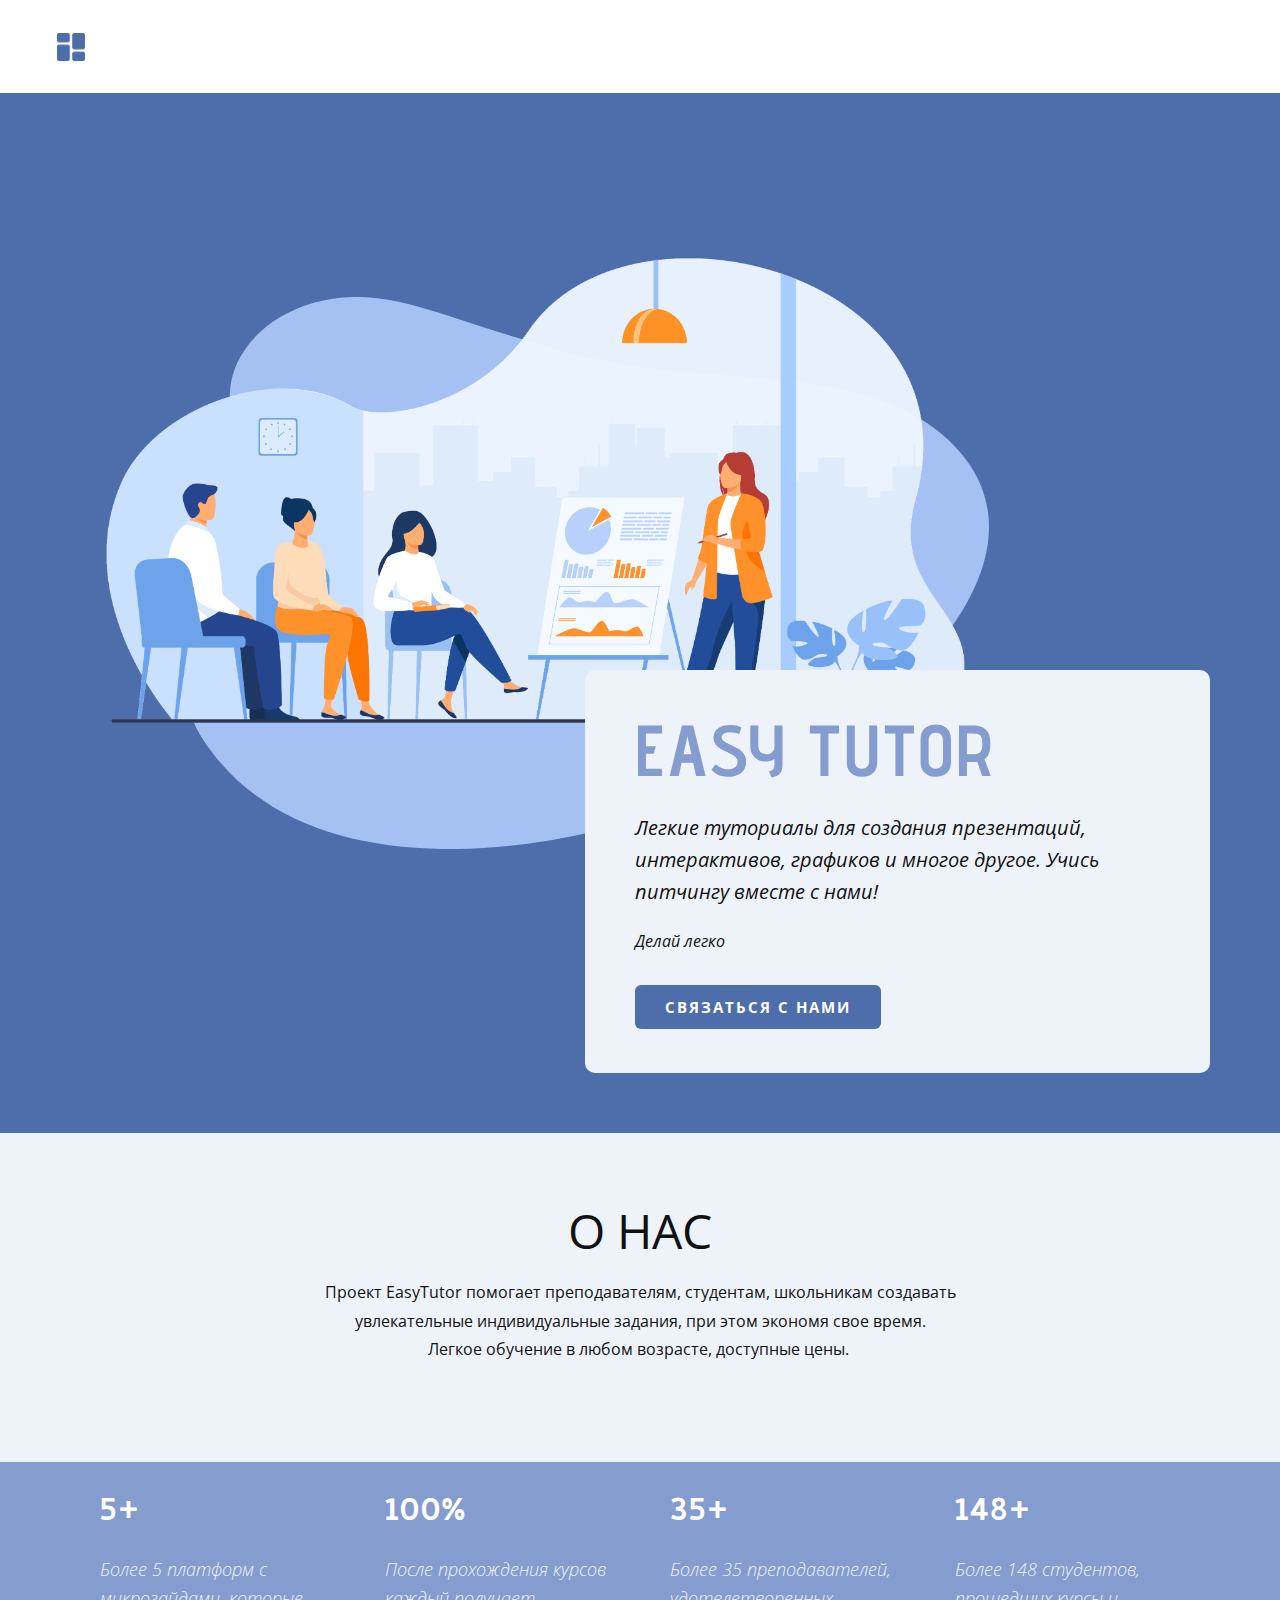
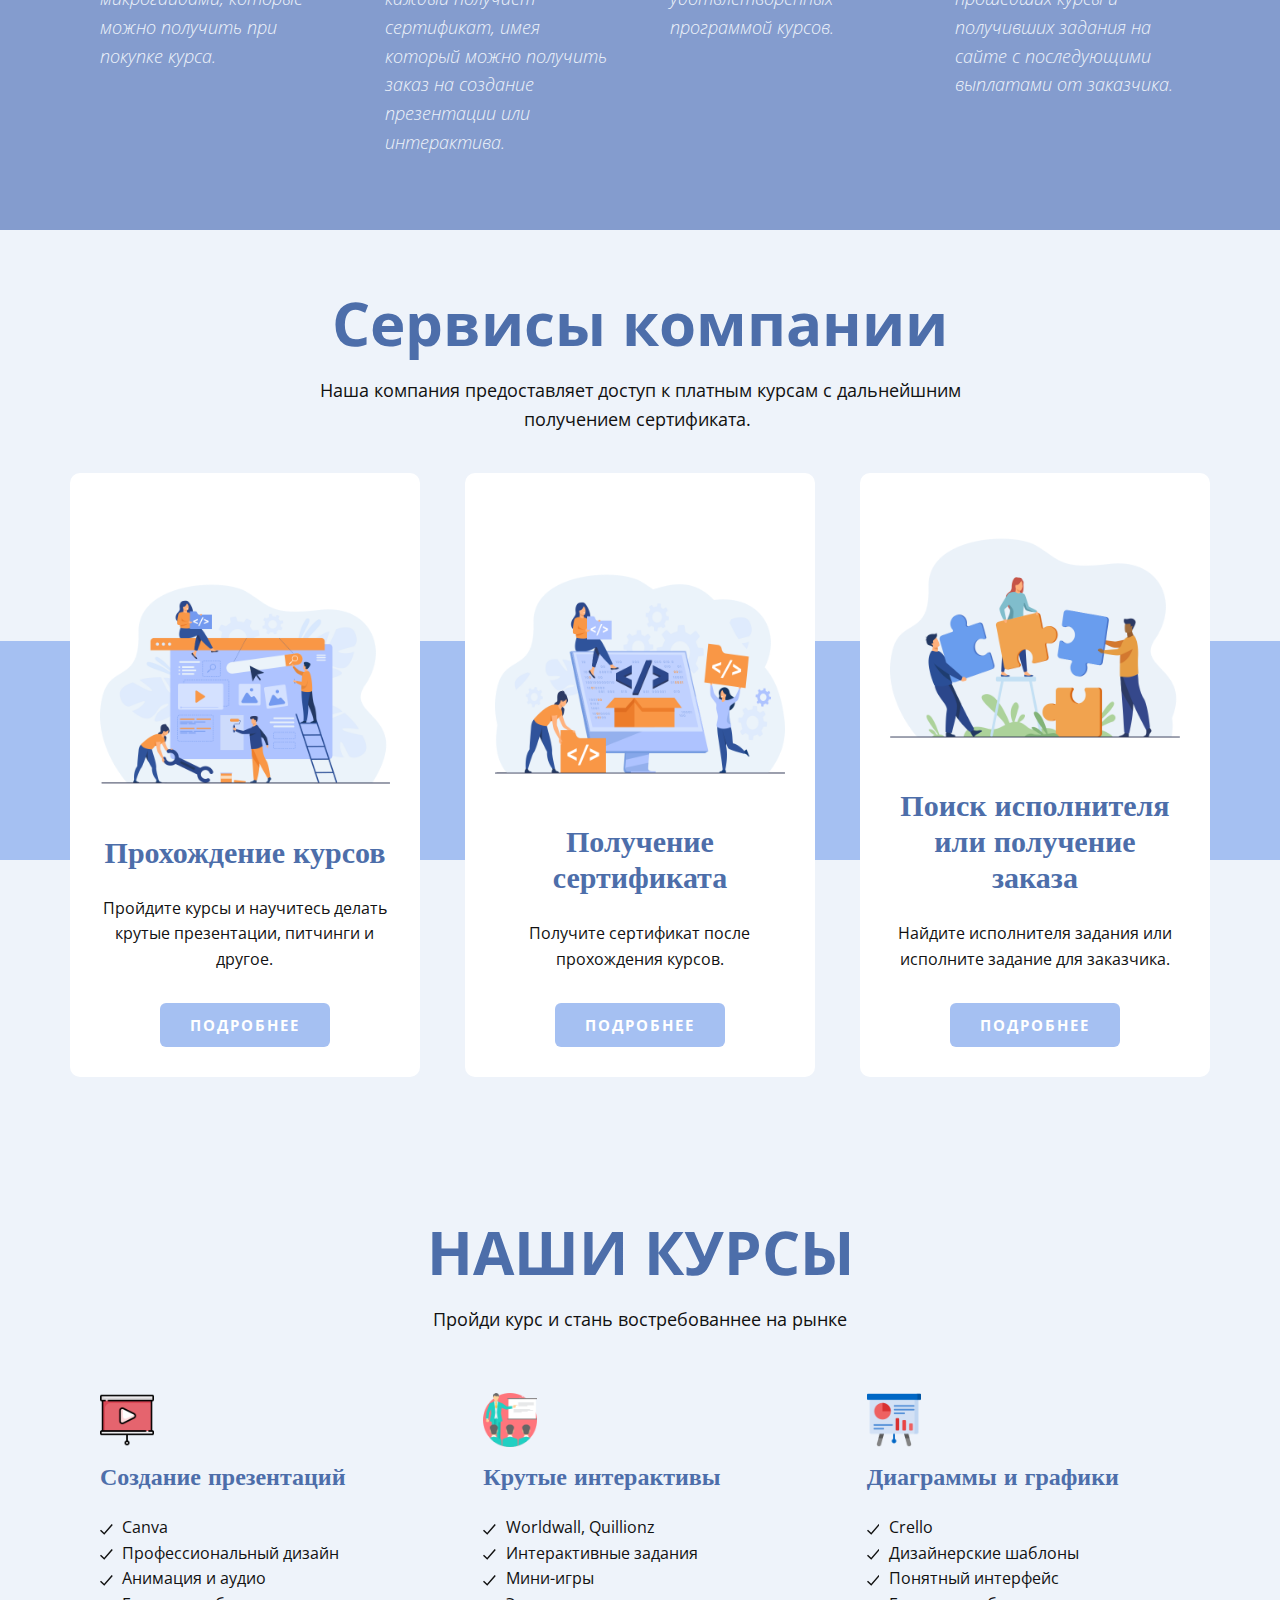
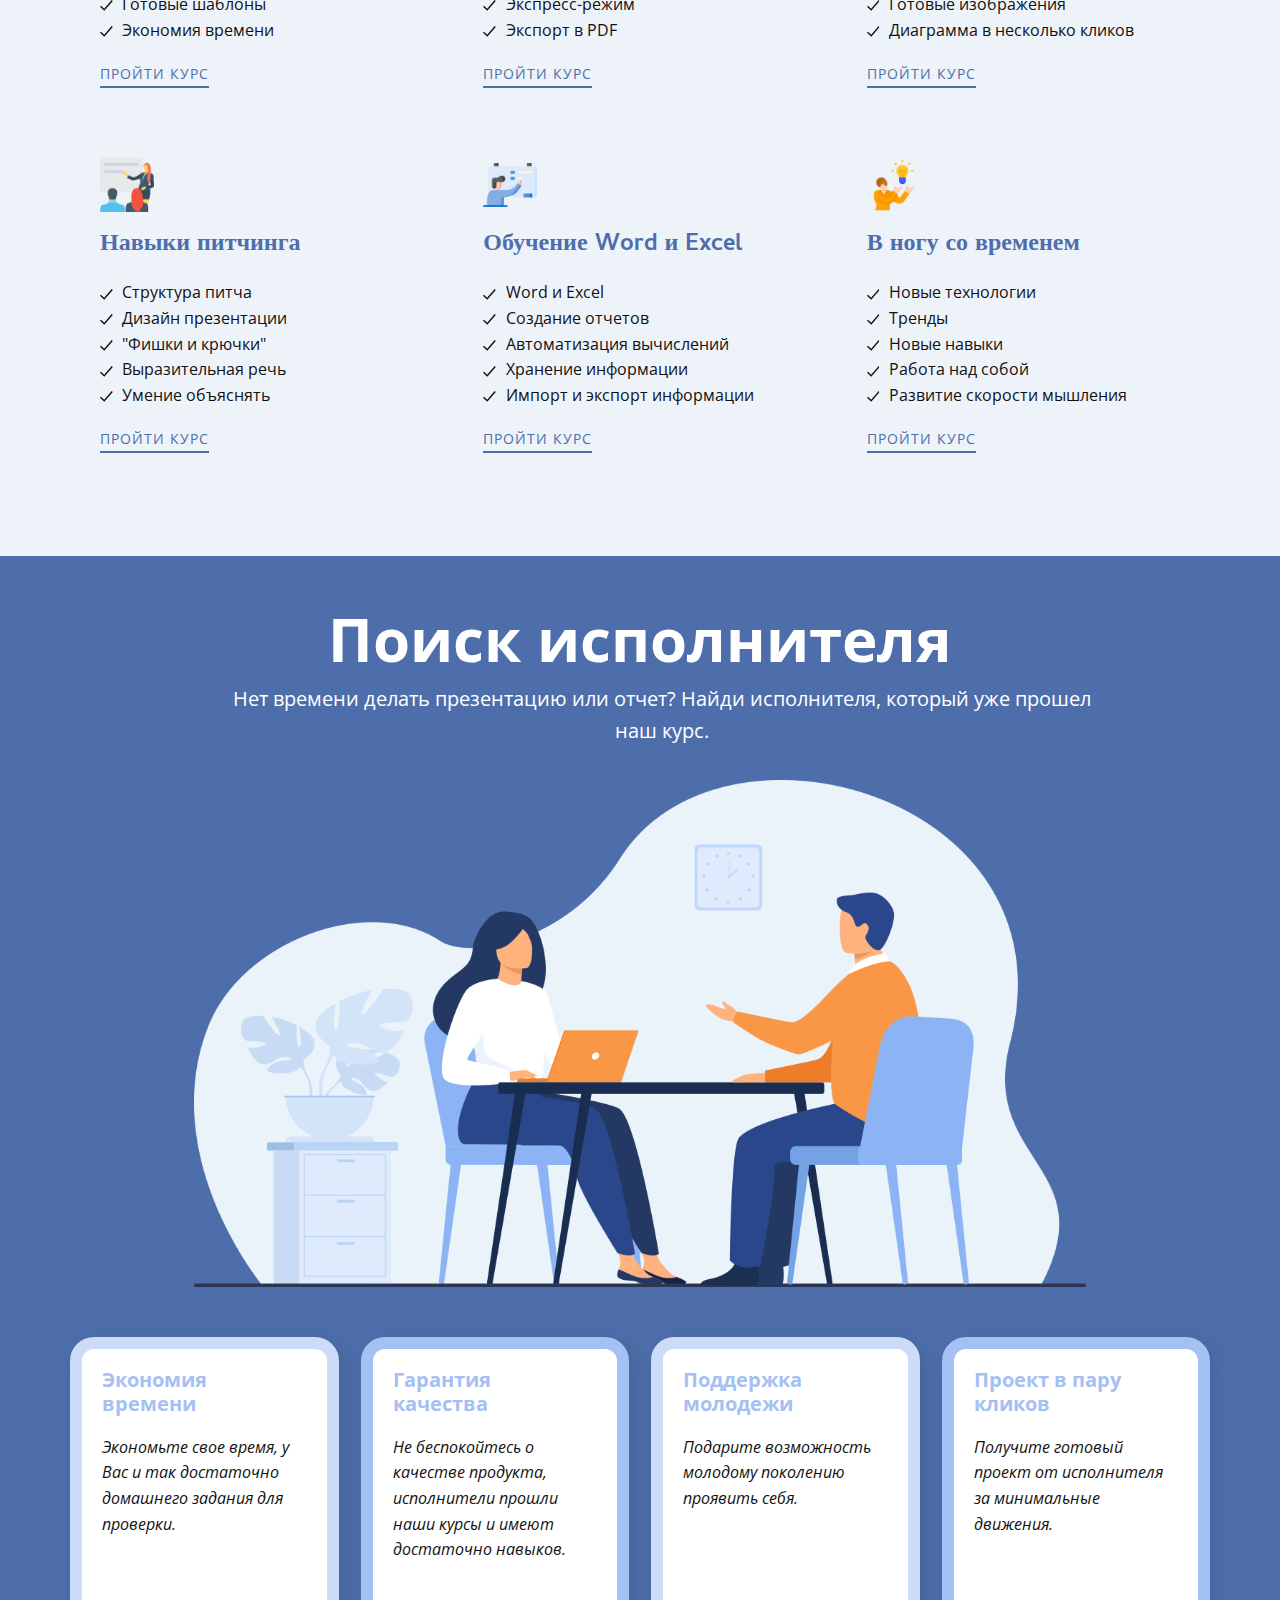
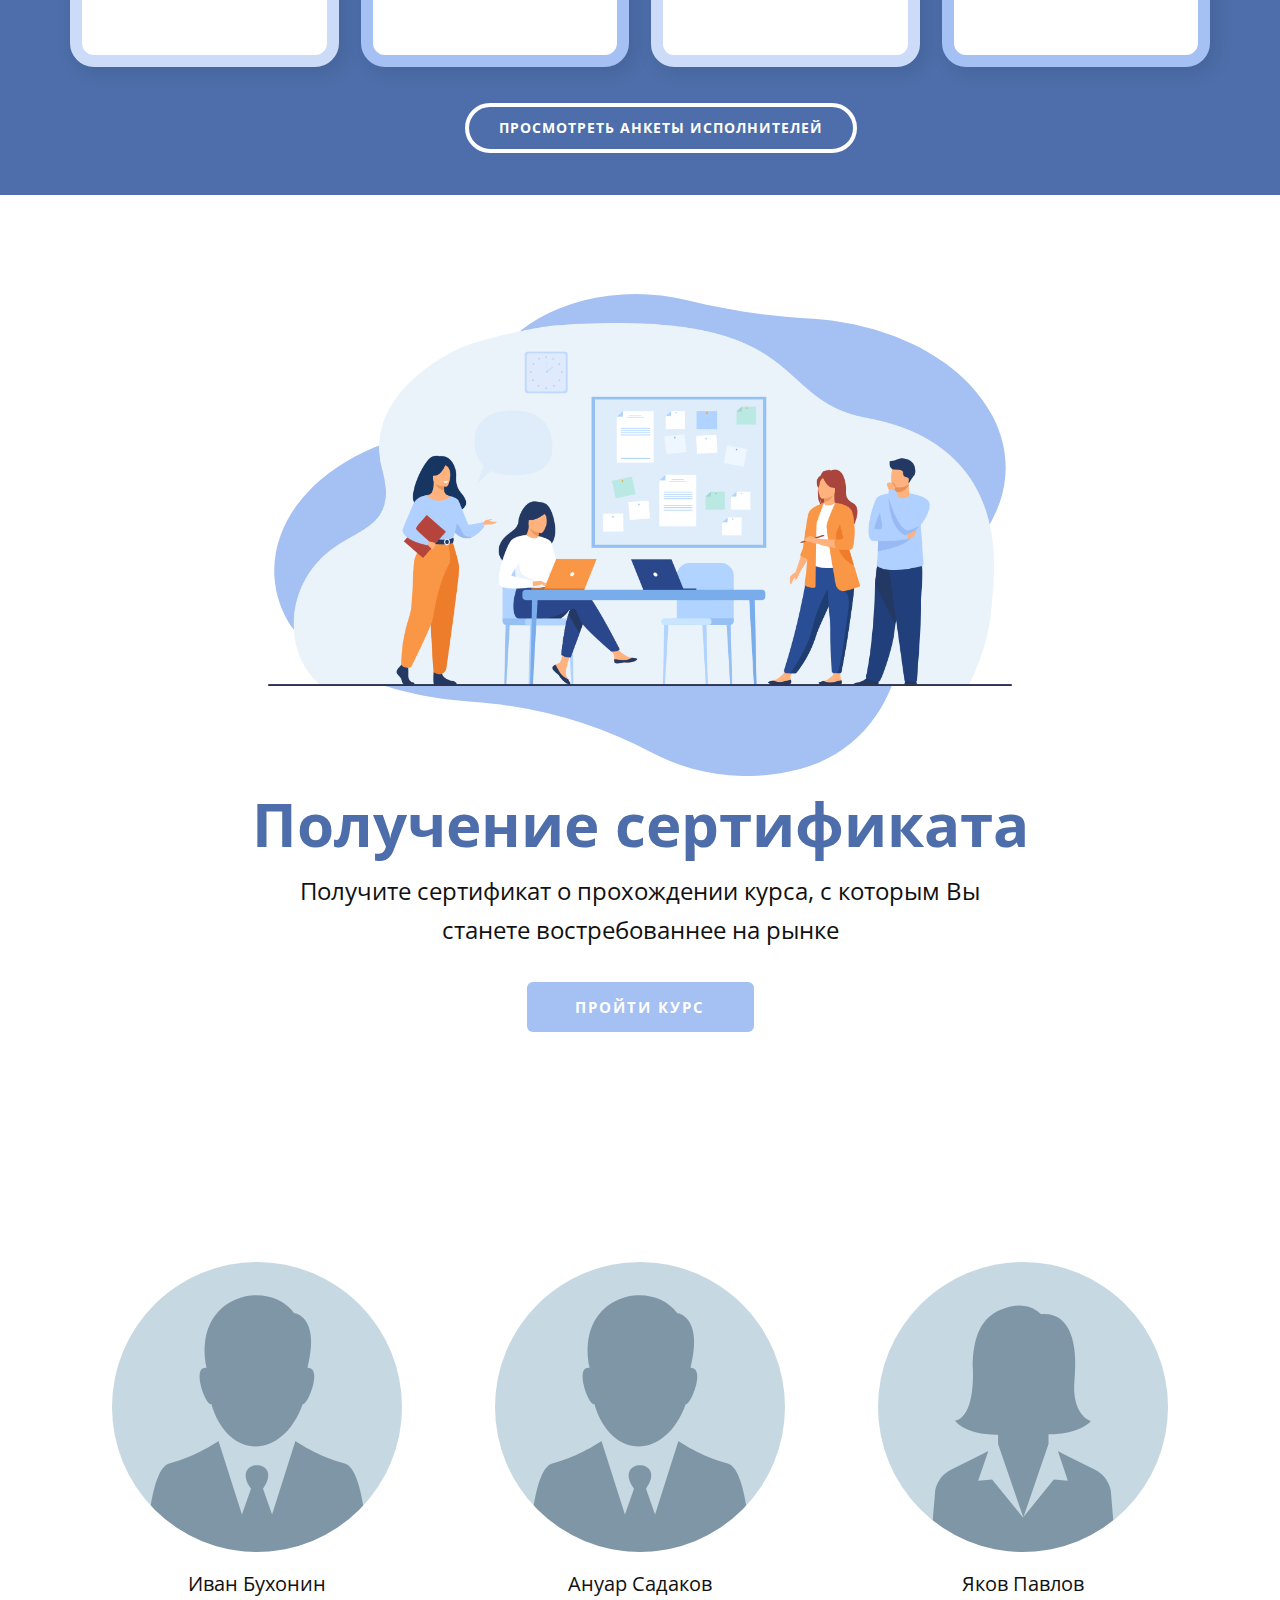
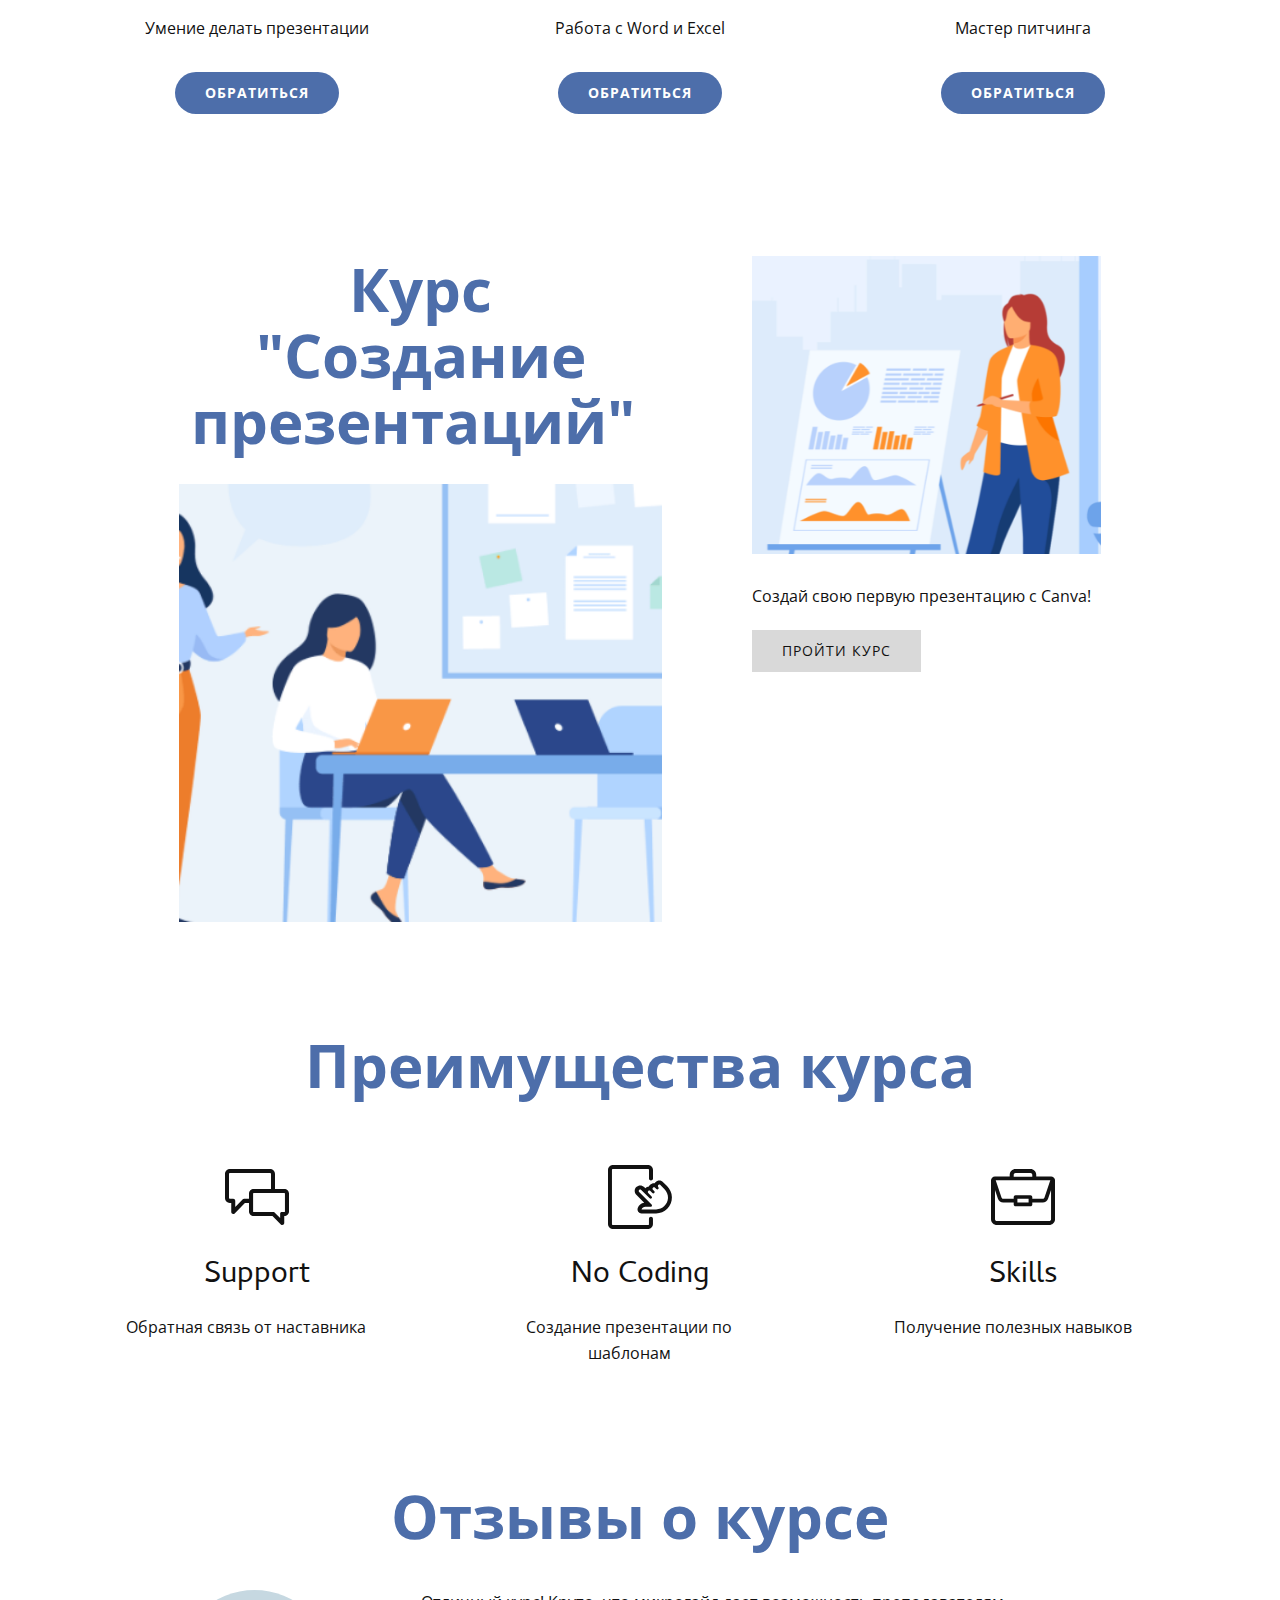
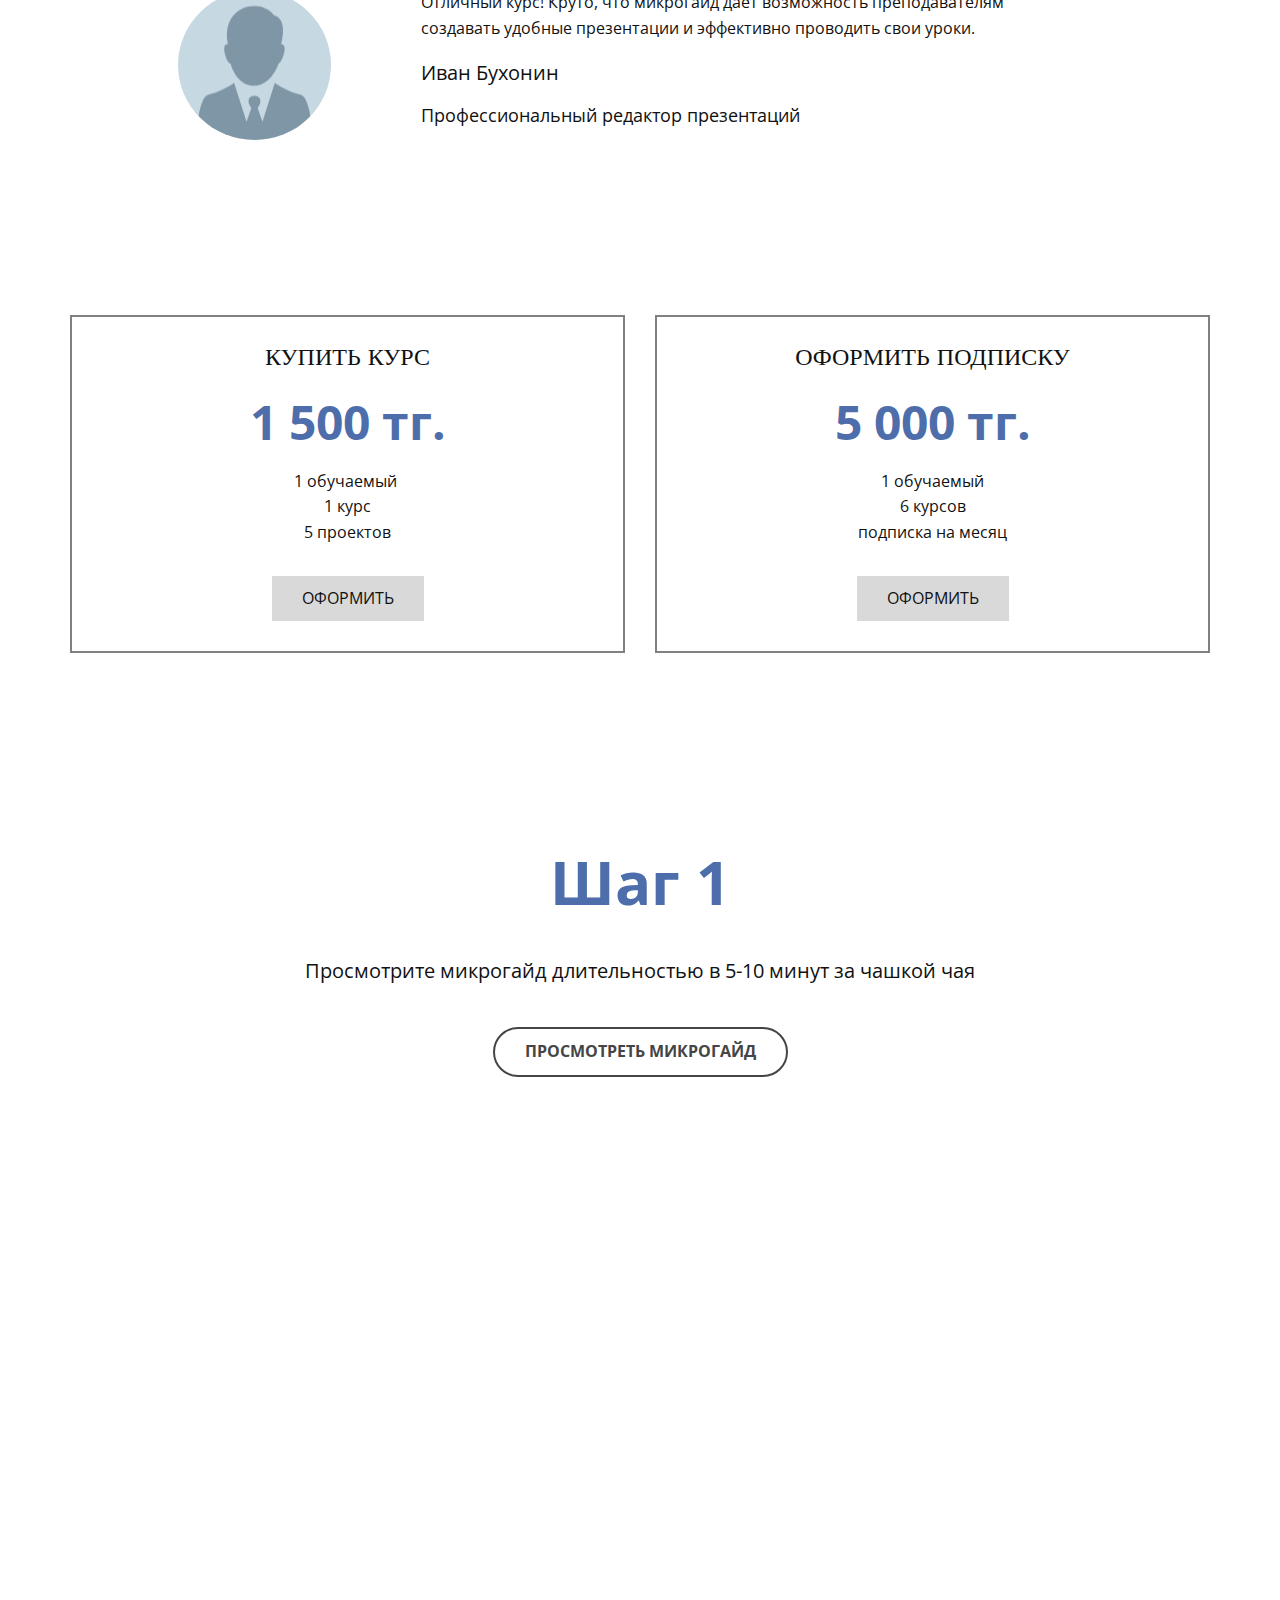
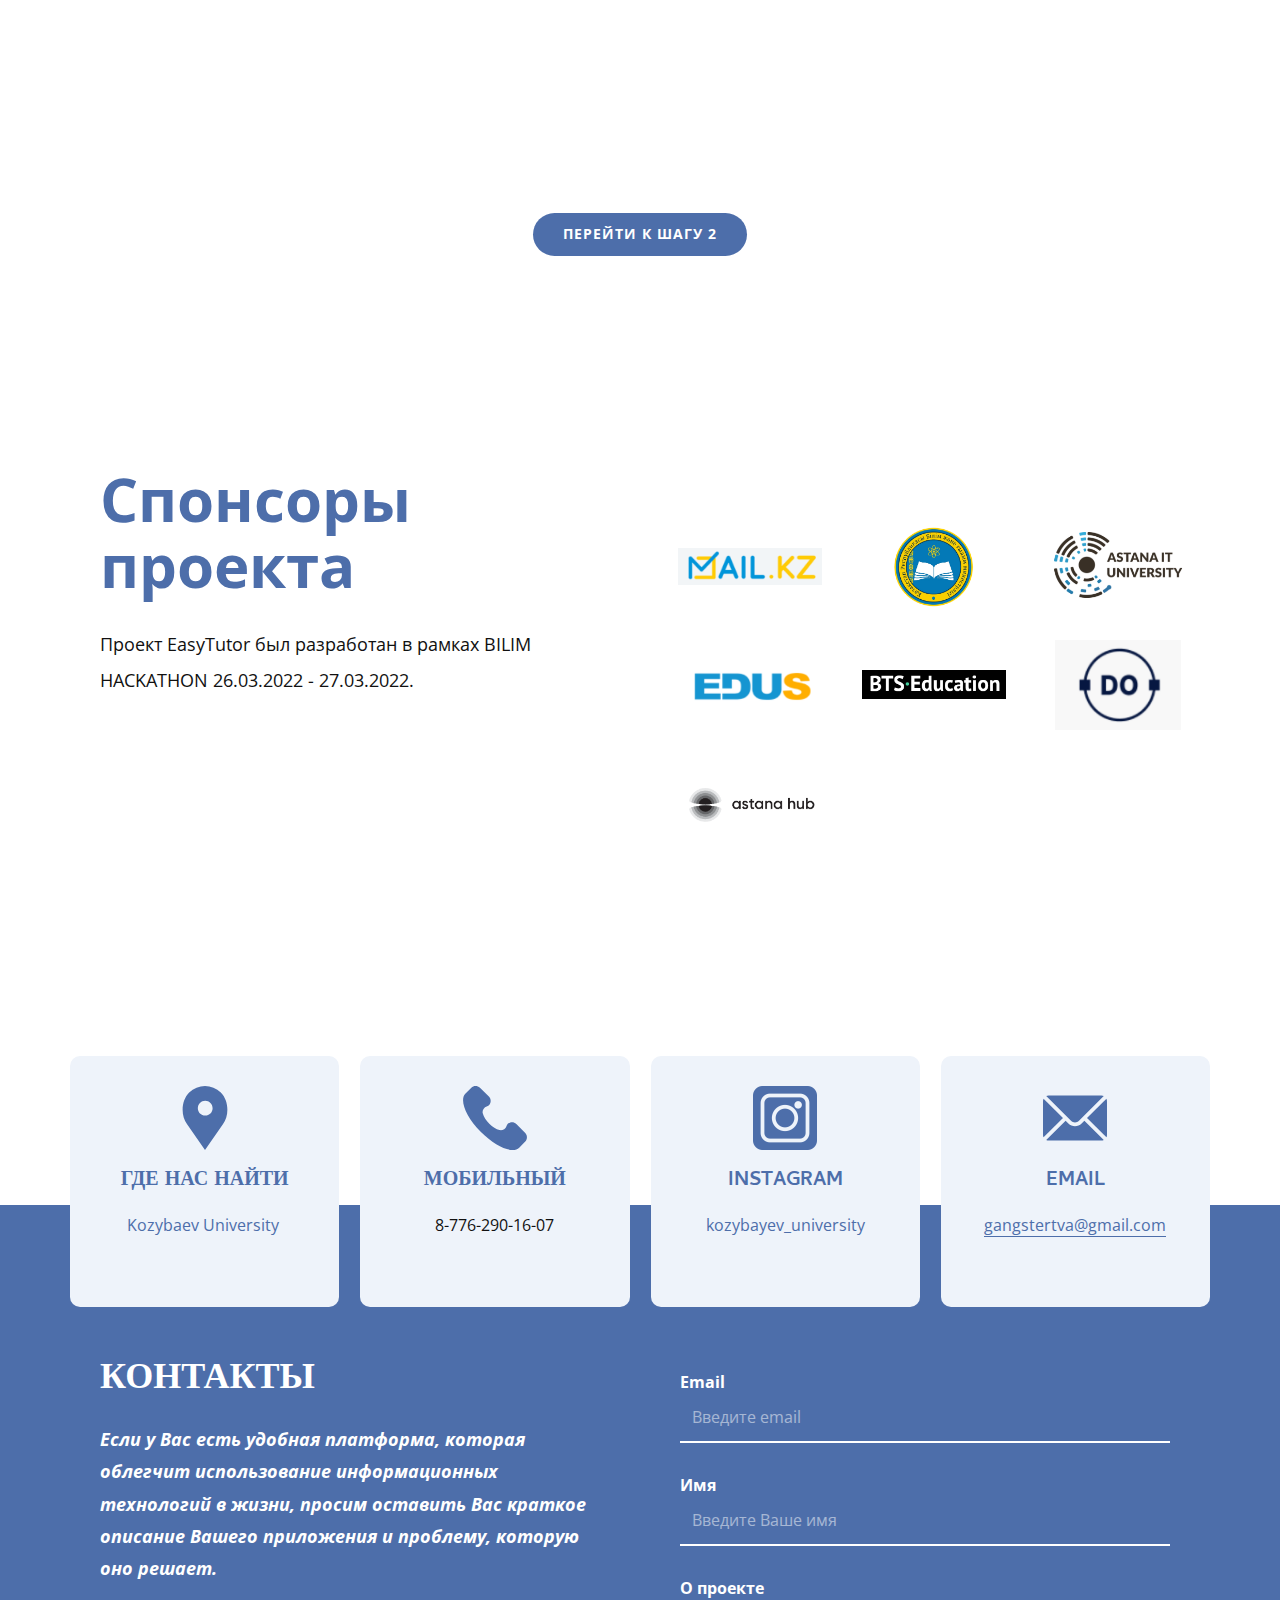
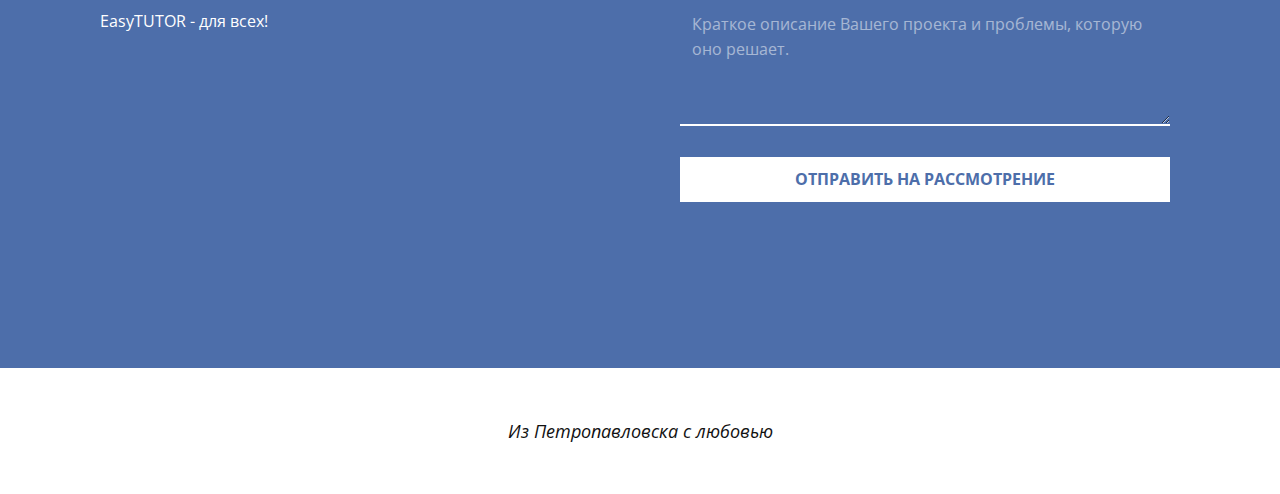
==== commit 0de18949: "sd" ====
--- a/index.html
+++ b/index.html
@@ -444,25 +444,25 @@
           <div class="u-repeater u-repeater-1">
             <div class="u-align-left u-border-12 u-border-palette-3-light-2 u-container-style u-custom-item u-list-item u-radius-24 u-repeater-item u-shape-round u-video-cover u-white u-list-item-1">
               <div class="u-container-layout u-similar-container u-container-layout-1">
-                <h4 class="u-custom-font u-text u-text-default u-text-font u-text-palette-3-base u-text-3">Экономия времени</h4>
+                <h4 class="u-custom-font u-text u-text-font u-text-palette-3-base u-text-3">Экономия времени</h4>
                 <p class="u-text u-text-4">Экономьте свое время, у Вас и так достаточно домашнего задания для проверки.</p>
               </div>
             </div>
             <div class="u-align-left u-border-12 u-border-palette-3-base u-container-style u-custom-item u-list-item u-radius-24 u-repeater-item u-shape-round u-white u-list-item-2">
               <div class="u-container-layout u-similar-container u-container-layout-2">
-                <h4 class="u-custom-font u-text u-text-default u-text-font u-text-palette-3-base u-text-5"> Гарантия качества</h4>
+                <h4 class="u-custom-font u-text u-text-font u-text-palette-3-base u-text-5"> Гарантия качества</h4>
                 <p class="u-text u-text-6">Не беспокойтесь о качестве продукта, исполнители прошли наши курсы и имеют достаточно навыков.</p>
               </div>
             </div>
             <div class="u-align-left u-border-12 u-border-palette-3-light-2 u-container-style u-custom-item u-list-item u-radius-23 u-repeater-item u-shape-round u-video-cover u-white u-list-item-3">
               <div class="u-container-layout u-similar-container u-container-layout-3">
-                <h4 class="u-custom-font u-text u-text-default u-text-font u-text-palette-3-base u-text-7">Поддержка молодежи</h4>
+                <h4 class="u-custom-font u-text u-text-font u-text-palette-3-base u-text-7">Поддержка молодежи</h4>
                 <p class="u-text u-text-8">Подарите возможность молодому поколению проявить себя.&nbsp;</p>
               </div>
             </div>
             <div class="u-align-left u-border-12 u-border-palette-3-base u-container-style u-custom-item u-list-item u-radius-24 u-repeater-item u-shape-round u-video-cover u-white u-list-item-4">
               <div class="u-container-layout u-similar-container u-container-layout-4">
-                <h4 class="u-custom-font u-text u-text-default u-text-font u-text-palette-3-base u-text-9">Проект в пару кликов</h4>
+                <h4 class="u-custom-font u-text u-text-font u-text-palette-3-base u-text-9">Проект в пару кликов</h4>
                 <p class="u-text u-text-10">Получите готовый проект от исполнителя за минимальные движения.</p>
               </div>
             </div>
@@ -572,15 +572,15 @@
       <div class="u-clearfix u-sheet u-sheet-1">
         <h2 class="u-custom-font u-text u-text-default u-text-font u-text-1">Отзывы о курсе</h2>
         <div class="u-clearfix u-expanded-width-md u-expanded-width-sm u-expanded-width-xs u-gutter-0 u-layout-wrap u-layout-wrap-1">
-          <div class="u-layout">
-            <div class="u-layout-row">
+          <div class="u-layout" style="">
+            <div class="u-layout-row" style="">
               <div class="u-align-center-sm u-align-center-xs u-align-left-lg u-align-left-md u-align-left-xl u-container-style u-layout-cell u-left-cell u-size-13 u-layout-cell-1">
                 <div class="u-container-layout u-valign-middle-sm u-valign-middle-xs u-valign-top-lg u-valign-top-xl u-container-layout-1">
                   <div alt="" class="u-align-left u-expanded-width-lg u-expanded-width-md u-expanded-width-xl u-image u-image-circle u-image-1" src="" data-image-width="256" data-image-height="256"></div>
                 </div>
               </div>
               <div class="u-align-center-sm u-align-center-xs u-align-left-lg u-align-left-md u-align-left-xl u-container-style u-layout-cell u-right-cell u-size-47 u-layout-cell-2">
-                <div class="u-container-layout u-valign-top u-container-layout-2">
+                <div class="u-container-layout u-valign-top-lg u-valign-top-md u-valign-top-sm u-valign-top-xl u-container-layout-2">
                   <p class="u-text u-text-2">Отличный курс! Круто, что микрогайд дает возможность преподавателям создавать удобные презентации и эффективно проводить свои уроки.&nbsp;</p>
                   <h5 class="u-custom-font u-text u-text-font u-text-3">Иван Бухонин</h5>
                   <h6 class="u-custom-font u-text u-text-font u-text-4">Профессиональный редактор презентаций</h6>
@@ -592,7 +592,7 @@
       </div>
     </section>
     <section class="u-align-center u-clearfix u-section-12" id="sec-ad70">
-      <div class="u-clearfix u-sheet u-valign-middle u-sheet-1">
+      <div class="u-clearfix u-sheet u-sheet-1">
         <div class="u-clearfix u-expanded-width u-gutter-30 u-layout-wrap u-layout-wrap-1">
           <div class="u-gutter-0 u-layout">
             <div class="u-layout-row">
@@ -620,7 +620,7 @@
       </div>
     </section>
     <section class="u-align-center u-clearfix u-section-13" id="sec-7b39">
-      <div class="u-clearfix u-sheet u-valign-middle u-sheet-1">
+      <div class="u-clearfix u-sheet u-valign-middle-lg u-valign-middle-md u-valign-middle-sm u-valign-middle-xl u-sheet-1">
         <h2 class="u-custom-font u-text u-text-default u-text-font u-text-1">Шаг 1</h2>
         <p class="u-large-text u-text u-text-variant u-text-2">Просмотрите микрогайд длительностью в 5-10 минут за чашкой чая</p>
         <a href="EASYTUTOR.html#sec-b7d9" data-page-id="98074901" class="u-border-2 u-border-grey-dark-1 u-btn u-btn-round u-button-style u-radius-50 u-btn-1">ПРОСМОТРЕТЬ МИКРОГАЙД</a>
@@ -633,18 +633,18 @@
             <iframe style="position: absolute;top: 0;left: 0;width: 100%;height: 100%;" class="embed-responsive-item" src="https://www.youtube.com/embed/b2_ShMAYank?mute=0&amp;showinfo=0&amp;controls=0&amp;start=0" frameborder="0" allowfullscreen=""></iframe>
           </div>
         </div>
-        <a href="EASYTUTOR.html#sec-7b39" data-page-id="98074901" class="u-btn u-btn-round u-button-style u-hover-palette-1-light-1 u-palette-1-base u-radius-50 u-btn-1">ПЕРЕЙТИ К ШАГУ 2</a>
+        <a href="https://kursy-astana.kz/course/prof" class="u-btn u-btn-round u-button-style u-hover-palette-1-light-1 u-palette-1-base u-radius-50 u-btn-1" target="_blank">ПЕРЕЙТИ К ШАГУ 2</a>
       </div>
     </section>
     <section class="u-align-center u-clearfix u-white u-section-15" id="sec-dc96">
-      <div class="u-clearfix u-sheet u-valign-middle-md u-valign-middle-sm u-valign-middle-xs u-sheet-1">
+      <div class="u-clearfix u-sheet u-valign-middle-md u-valign-middle-sm u-sheet-1">
         <div class="u-align-left u-container-style u-expanded-width-md u-expanded-width-sm u-expanded-width-xs u-group u-group-1">
           <div class="u-container-layout u-container-layout-1">
             <h2 class="u-custom-font u-text u-text-font u-text-1">Спонсоры проекта</h2>
             <p class="u-text u-text-2">Про​ект EasyTutor был разработан в рамках BILIM HACKATHON 26.03.2022 - 27.03.2022.</p>
           </div>
         </div>
-        <div class="u-expanded-width-md u-expanded-width-sm u-expanded-width-xs u-list u-list-1">
+        <div class="u-expanded-width-md u-expanded-width-sm u-expanded-width-xs u-layout-grid u-list u-list-1">
           <div class="u-repeater u-repeater-1">
             <div class="u-container-style u-list-item u-repeater-item">
               <div class="u-container-layout u-similar-container u-valign-middle-lg u-valign-middle-md u-valign-middle-sm u-valign-middle-xl u-container-layout-2">
@@ -678,32 +678,7 @@
             </div>
             <div class="u-container-style u-list-item u-repeater-item">
               <div class="u-container-layout u-similar-container u-valign-middle-lg u-valign-middle-md u-valign-middle-sm u-valign-middle-xl u-container-layout-8">
-                <img alt="" class="u-expanded-width u-image u-image-contain u-image-default u-image-7" data-image-width="300" data-image-height="90" src="images/logo-amazon.svg">
-              </div>
-            </div>
-            <div class="u-container-style u-list-item u-repeater-item">
-              <div class="u-container-layout u-similar-container u-valign-middle-lg u-valign-middle-md u-valign-middle-sm u-valign-middle-xl u-container-layout-9">
-                <img alt="" class="u-expanded-width u-image u-image-contain u-image-default u-image-8" data-image-width="250" data-image-height="78" src="images/8.png">
-              </div>
-            </div>
-            <div class="u-container-style u-list-item u-repeater-item">
-              <div class="u-container-layout u-similar-container u-valign-middle-lg u-valign-middle-md u-valign-middle-sm u-valign-middle-xl u-container-layout-10">
-                <img alt="" class="u-expanded-width u-image u-image-contain u-image-default u-image-9" data-image-width="300" data-image-height="89" src="images/bergners-1.svg">
-              </div>
-            </div>
-            <div class="u-container-style u-list-item u-repeater-item">
-              <div class="u-container-layout u-similar-container u-valign-middle-lg u-valign-middle-md u-valign-middle-sm u-valign-middle-xl u-container-layout-11">
-                <img alt="" class="u-expanded-width u-image u-image-contain u-image-default u-image-10" data-image-width="300" data-image-height="89" src="images/bergners-1.svg">
-              </div>
-            </div>
-            <div class="u-container-style u-list-item u-repeater-item">
-              <div class="u-container-layout u-similar-container u-valign-middle-lg u-valign-middle-md u-valign-middle-sm u-valign-middle-xl u-container-layout-12">
-                <img alt="" class="u-expanded-width u-image u-image-contain u-image-default u-image-11" data-image-width="300" data-image-height="61" src="images/medium-wordmark.svg">
-              </div>
-            </div>
-            <div class="u-container-style u-list-item u-repeater-item">
-              <div class="u-container-layout u-similar-container u-valign-middle-lg u-valign-middle-md u-valign-middle-sm u-valign-middle-xl u-container-layout-13">
-                <img alt="" class="u-expanded-width u-image u-image-contain u-image-default u-image-12" data-image-width="300" data-image-height="61" src="images/t.svg">
+                <img alt="" class="u-expanded-width u-image u-image-contain u-image-default u-image-7" data-image-width="250" data-image-height="78" src="images/8.png">
               </div>
             </div>
           </div>
@@ -733,7 +708,7 @@
             </div>
           </div>
           <div class="u-align-center u-container-style u-list-item u-palette-1-light-3 u-radius-10 u-repeater-item u-shape-round u-list-item-3">
-            <div class="u-container-layout u-similar-container u-valign-top u-container-layout-3"><span class="u-file-icon u-icon u-text-palette-1-base u-icon-3"><img src="images/28.png" alt=""></span>
+            <div class="u-container-layout u-similar-container u-valign-top u-container-layout-3"><span class="u-file-icon u-icon u-text-palette-1-base u-icon-3"><img src="images/23.png" alt=""></span>
               <h5 class="u-text u-text-default u-text-palette-1-base u-text-5">INSTAGRAM</h5>
               <p class="u-text u-text-6">
                 <a href="https://www.instagram.com/kozybayev_university/" class="u-active-none u-border-none u-btn u-button-link u-button-style u-hover-none u-none u-text-palette-1-base u-btn-2" target="_blank">kozybayev_university</a>
@@ -789,7 +764,6 @@
                       <input type="submit" value="submit" class="u-form-control-hidden">
                     </div>
                     <div class="u-form-send-message u-form-send-success"> Thank you! Your message has been sent. </div>
-
                     <input type="hidden" value="" name="recaptchaResponse">
                   </form>
                 </div>
--- a/EASYTUTOR.css
+++ b/EASYTUTOR.css
@@ -187,13 +187,14 @@
   }
 
   .u-section-1 .u-text-1 {
-    margin-top: 319px;
+    width: auto;
+    margin-top: 297px;
   }
 
   .u-section-1 .u-text-2 {
     font-size: 3rem;
     width: auto;
-    margin-top: -314px;
+    margin-top: -292px;
   }
 } .u-section-2 {
   background-image: none;
@@ -658,6 +659,8 @@
 
 .u-section-5 .u-text-1 {
   font-size: 3.75rem;
+  font-family: "Open Sans", sans-serif;
+  font-weight: bold;
   margin: 60px auto 0;
 }
 
@@ -1003,11 +1006,6 @@
 }
 
 @media (max-width: 1199px) {
-  .u-section-5 .u-text-1 {
-    font-family: "Open Sans", sans-serif;
-    font-weight: bold;
-  }
-
   .u-section-5 .u-repeater-1 {
     grid-template-columns: repeat(3, calc(33.333333333333336% - 6.66667px));
     min-height: 587px;
@@ -1118,7 +1116,7 @@
 .u-section-6 .u-text-3 {
   font-size: 1.25rem;
   font-weight: 700;
-  margin: 19px 20px 0;
+  margin: 19px 35px 0 20px;
 }
 
 .u-section-6 .u-text-4 {
@@ -1138,7 +1136,7 @@
 .u-section-6 .u-text-5 {
   font-size: 1.25rem;
   font-weight: 700;
-  margin: 19px 20px 0;
+  margin: 19px 41px 0 20px;
 }
 
 .u-section-6 .u-text-6 {
@@ -1157,7 +1155,7 @@
 .u-section-6 .u-text-7 {
   font-size: 1.25rem;
   font-weight: 700;
-  margin: 19px 20px 0;
+  margin: 19px 21px 0 20px;
 }
 
 .u-section-6 .u-text-8 {
@@ -1176,7 +1174,7 @@
 .u-section-6 .u-text-9 {
   font-size: 1.25rem;
   font-weight: 700;
-  margin: 19px 20px 0;
+  margin: 19px 21px 0 20px;
 }
 
 .u-section-6 .u-text-10 {
@@ -1203,6 +1201,10 @@
     min-height: 272px;
   }
 
+  .u-section-6 .u-text-3 {
+    margin-right: 20px;
+  }
+
   .u-section-6 .u-text-4 {
     margin-right: 0;
   }
@@ -1212,27 +1214,39 @@
     padding-right: 15px;
   }
 
+  .u-section-6 .u-text-5 {
+    margin-right: 20px;
+  }
+
   .u-section-6 .u-text-6 {
     margin-right: 0;
   }
 
+  .u-section-6 .u-text-7 {
+    margin-right: 20px;
+  }
+
   .u-section-6 .u-text-8 {
     margin-right: 0;
   }
 
+  .u-section-6 .u-text-9 {
+    margin-right: 20px;
+  }
+
   .u-section-6 .u-text-10 {
     margin-right: 0;
   }
 
   .u-section-6 .u-btn-1 {
-    margin-top: -8px;
+    margin-top: 20px;
     margin-right: 153px;
   }
 }
 
 @media (max-width: 991px) {
   .u-section-6 .u-sheet-1 {
-    min-height: 1095px;
+    min-height: 1266px;
   }
 
   .u-section-6 .u-text-2 {
@@ -1251,15 +1265,13 @@
   }
 
   .u-section-6 .u-btn-1 {
-    margin-top: -239px;
     margin-right: 0;
-    margin-bottom: 60px;
   }
 }
 
 @media (max-width: 767px) {
   .u-section-6 .u-sheet-1 {
-    min-height: 996px;
+    min-height: 1233px;
   }
 
   .u-section-6 .u-image-1 {
@@ -1280,15 +1292,11 @@
     padding-top: 30px;
     padding-bottom: 30px;
   }
-
-  .u-section-6 .u-btn-1 {
-    margin-top: -307px;
-  }
 }
 
 @media (max-width: 575px) {
   .u-section-6 .u-sheet-1 {
-    min-height: 886px;
+    min-height: 1479px;
   }
 
   .u-section-6 .u-text-1 {
@@ -1302,11 +1310,14 @@
 
   .u-section-6 .u-repeater-1 {
     grid-template-columns: 100%;
+    min-height: 874px;
+    grid-gap: 22px 22px;
   }
 
   .u-section-6 .u-container-layout-1 {
     padding-left: 0;
     padding-right: 0;
+    padding-bottom: 10px;
   }
 
   .u-section-6 .u-container-layout-2 {
@@ -1317,10 +1328,11 @@
   .u-section-6 .u-container-layout-4 {
     padding-left: 20px;
     padding-right: 20px;
+    padding-bottom: 10px;
   }
 
   .u-section-6 .u-btn-1 {
-    margin-top: -773px;
+    margin: 19px -25px 31px;
   }
 } .u-section-7 {
   background-image: none;
@@ -1344,6 +1356,8 @@
 
 .u-section-7 .u-text-1 {
   font-size: 3.75rem;
+  font-family: "Open Sans", sans-serif;
+  font-weight: bold;
   margin: 68px auto 0;
 }
 
@@ -1362,13 +1376,6 @@
   align-self: center;
   margin: 33px auto 60px;
   padding: 13px 49px 13px 48px;
-}
-
-@media (max-width: 1199px) {
-  .u-section-7 .u-text-1 {
-    font-family: "Open Sans", sans-serif;
-    font-weight: bold;
-  }
 }
 
 @media (max-width: 991px) {
@@ -1847,10 +1854,6 @@
     margin-top: 178px;
   }
 
-  .u-section-10 .u-list-1 {
-    margin-top: -146px;
-  }
-
   .u-section-10 .u-repeater-1 {
     grid-template-columns: calc(50% - 5px) calc(50% - 5px);
   }
@@ -1894,12 +1897,16 @@
 }
 
 @media (max-width: 575px) {
+  .u-section-10 .u-sheet-1 {
+    min-height: 800px;
+  }
+
   .u-section-10 .u-text-1 {
-    margin-top: 401px;
+    margin-top: 50px;
   }
 
   .u-section-10 .u-list-1 {
-    margin-top: -370px;
+    margin-top: 20px;
   }
 
   .u-section-10 .u-repeater-1 {
@@ -1928,7 +1935,6 @@
 
 .u-section-11 .u-image-1 {
   height: 150px;
-  width: 150px;
   background-image: url("[data-uri]");
   background-position: 50% 50%;
   margin: 0 auto;
@@ -1977,7 +1983,7 @@
     height: 136px;
     margin-right: initial;
     margin-left: initial;
-    width: auto;
+    width: 136px;
   }
 
   .u-section-11 .u-layout-cell-2 {
@@ -2077,15 +2083,16 @@
 
 @media (max-width: 575px) {
   .u-section-11 .u-sheet-1 {
-    min-height: 681px;
+    min-height: 615px;
   }
 
   .u-section-11 .u-text-1 {
-    margin-top: 353px;
+    width: auto;
+    margin-top: 67px;
   }
 
   .u-section-11 .u-layout-wrap-1 {
-    margin-top: -343px;
+    margin-top: -13px;
     width: auto;
     margin-right: initial;
     margin-left: initial;
@@ -2101,18 +2108,37 @@
   }
 
   .u-section-11 .u-layout-cell-2 {
-    min-height: 442px;
+    min-height: 324px;
+  }
+
+  .u-section-11 .u-container-layout-2 {
+    padding-left: 0;
+    padding-right: 0;
   }
 
   .u-section-11 .u-text-2 {
-    margin-top: 25px;
+    width: auto;
+    margin-top: 10px;
+    margin-left: 10px;
+    margin-right: 10px;
+  }
+
+  .u-section-11 .u-text-3 {
+    margin-top: 34px;
+    margin-left: 10px;
+    margin-right: 10px;
+  }
+
+  .u-section-11 .u-text-4 {
+    margin-left: 10px;
+    margin-right: 10px;
   }
 }.u-section-12 .u-sheet-1 {
   min-height: 458px;
 }
 
 .u-section-12 .u-layout-wrap-1 {
-  margin: 20px auto 20px 0;
+  margin: 60px auto 60px 0;
 }
 
 .u-section-12 .u-layout-cell-1 {
@@ -2129,6 +2155,7 @@
 
 .u-section-12 .u-text-2 {
   font-size: 3rem;
+  font-weight: bold;
   margin: 20px 0 0;
 }
 
@@ -2156,6 +2183,7 @@
 
 .u-section-12 .u-text-5 {
   font-size: 3rem;
+  font-weight: bold;
   margin: 20px 0 0;
 }
 
@@ -2183,16 +2211,8 @@
     min-height: 303px;
   }
 
-  .u-section-12 .u-text-2 {
-    font-weight: bold;
-  }
-
   .u-section-12 .u-layout-cell-2 {
     min-height: 303px;
-  }
-
-  .u-section-12 .u-text-5 {
-    font-weight: bold;
   }
 }
 
@@ -2262,6 +2282,16 @@
   .u-section-13 .u-text-2 {
     margin-left: 0;
     margin-right: 0;
+  }
+}
+
+@media (max-width: 575px) {
+  .u-section-13 .u-sheet-1 {
+    min-height: 383px;
+  }
+
+  .u-section-13 .u-text-1 {
+    margin-top: 58px;
   }
 }.u-section-14 .u-sheet-1 {
   min-height: 682px;
@@ -2314,20 +2344,13 @@
 
 @media (max-width: 575px) {
   .u-section-14 .u-sheet-1 {
-    min-height: 604px;
+    min-height: 382px;
   }
 
   .u-section-14 .u-video-1 {
     height: 200px;
     margin-right: initial;
     margin-left: initial;
-  }
-
-  .u-section-14 .embed-responsive-1 {
-    width: 261%;
-    left: -81%;
-    height: 100%;
-    top: 0%;
   }
 } .u-section-15 {
   background-image: none;
@@ -2348,6 +2371,7 @@
 }
 
 .u-section-15 .u-text-1 {
+  font-weight: bold;
   margin: 59px 0 0;
 }
 
@@ -2365,7 +2389,6 @@
 
 .u-section-15 .u-repeater-1 {
   grid-template-columns: 33.3333% 33.3333% 33.3333%;
-  min-height: 478px;
   grid-gap: 0px 0px;
 }
 
@@ -2439,56 +2462,6 @@
   margin-bottom: 0;
 }
 
-.u-section-15 .u-container-layout-9 {
-  padding: 15px 20px;
-}
-
-.u-section-15 .u-image-8 {
-  height: 90px;
-  margin-top: 0;
-  margin-bottom: 0;
-}
-
-.u-section-15 .u-container-layout-10 {
-  padding: 15px 20px;
-}
-
-.u-section-15 .u-image-9 {
-  height: 90px;
-  margin-top: 0;
-  margin-bottom: 0;
-}
-
-.u-section-15 .u-container-layout-11 {
-  padding: 14px 20px;
-}
-
-.u-section-15 .u-image-10 {
-  height: 90px;
-  margin-top: 0;
-  margin-bottom: 0;
-}
-
-.u-section-15 .u-container-layout-12 {
-  padding: 0 20px;
-}
-
-.u-section-15 .u-image-11 {
-  height: 90px;
-  margin-top: 0;
-  margin-bottom: 0;
-}
-
-.u-section-15 .u-container-layout-13 {
-  padding: 0 20px;
-}
-
-.u-section-15 .u-image-12 {
-  height: 90px;
-  margin-top: 0;
-  margin-bottom: 0;
-}
-
 @media (max-width: 1199px) {
   .u-section-15 .u-sheet-1 {
     min-height: 619px;
@@ -2505,10 +2478,6 @@
     padding-bottom: 21px;
   }
 
-  .u-section-15 .u-text-1 {
-    font-weight: bold;
-  }
-
   .u-section-15 .u-list-1 {
     width: 484px;
     margin-top: -512px;
@@ -2539,10 +2508,6 @@
     width: auto;
   }
 
-  .u-section-15 .u-repeater-1 {
-    min-height: 691px;
-  }
-
   .u-section-15 .u-container-layout-2 {
     padding-top: 20px;
     padding-bottom: 20px;
@@ -2603,51 +2568,6 @@
   }
 
   .u-section-15 .u-image-7 {
-    height: 107px;
-  }
-
-  .u-section-15 .u-container-layout-9 {
-    padding-top: 20px;
-    padding-bottom: 20px;
-  }
-
-  .u-section-15 .u-image-8 {
-    height: 107px;
-  }
-
-  .u-section-15 .u-container-layout-10 {
-    padding-top: 20px;
-    padding-bottom: 20px;
-  }
-
-  .u-section-15 .u-image-9 {
-    height: 107px;
-  }
-
-  .u-section-15 .u-container-layout-11 {
-    padding-top: 20px;
-    padding-bottom: 20px;
-  }
-
-  .u-section-15 .u-image-10 {
-    height: 107px;
-  }
-
-  .u-section-15 .u-container-layout-12 {
-    padding-top: 20px;
-    padding-bottom: 20px;
-  }
-
-  .u-section-15 .u-image-11 {
-    height: 107px;
-  }
-
-  .u-section-15 .u-container-layout-13 {
-    padding-top: 20px;
-    padding-bottom: 20px;
-  }
-
-  .u-section-15 .u-image-12 {
     height: 107px;
   }
 }
@@ -2660,7 +2580,6 @@
 
   .u-section-15 .u-repeater-1 {
     grid-template-columns: repeat(2, 50%);
-    min-height: 1165px;
   }
 
   .u-section-15 .u-image-1 {
@@ -2690,35 +2609,33 @@
   .u-section-15 .u-image-7 {
     height: 134px;
   }
-
-  .u-section-15 .u-image-8 {
-    height: 134px;
-  }
-
-  .u-section-15 .u-image-9 {
-    height: 134px;
-  }
-
-  .u-section-15 .u-image-10 {
-    height: 134px;
-  }
-
-  .u-section-15 .u-image-11 {
-    height: 134px;
-  }
-
-  .u-section-15 .u-image-12 {
-    height: 134px;
-  }
 }
 
 @media (max-width: 575px) {
   .u-section-15 .u-sheet-1 {
-    min-height: 1402px;
+    min-height: 1289px;
+  }
+
+  .u-section-15 .u-group-1 {
+    min-height: 284px;
+    margin-top: 1px;
+    width: auto;
+    margin-right: initial;
+    margin-left: initial;
+  }
+
+  .u-section-15 .u-list-1 {
+    margin-top: -13px;
+    margin-bottom: 60px;
+    width: auto;
+    margin-right: initial;
+    margin-left: initial;
   }
 
   .u-section-15 .u-repeater-1 {
-    min-height: 813px;
+    grid-template-columns: 100%;
+    min-height: 408px;
+    grid-auto-columns: 100%;
   }
 
   .u-section-15 .u-container-layout-2 {
@@ -2774,46 +2691,6 @@
   }
 
   .u-section-15 .u-image-7 {
-    height: 106px;
-  }
-
-  .u-section-15 .u-container-layout-9 {
-    padding-bottom: 10px;
-  }
-
-  .u-section-15 .u-image-8 {
-    height: 106px;
-  }
-
-  .u-section-15 .u-container-layout-10 {
-    padding-bottom: 10px;
-  }
-
-  .u-section-15 .u-image-9 {
-    height: 106px;
-  }
-
-  .u-section-15 .u-container-layout-11 {
-    padding-bottom: 10px;
-  }
-
-  .u-section-15 .u-image-10 {
-    height: 106px;
-  }
-
-  .u-section-15 .u-container-layout-12 {
-    padding-bottom: 10px;
-  }
-
-  .u-section-15 .u-image-11 {
-    height: 106px;
-  }
-
-  .u-section-15 .u-container-layout-13 {
-    padding-bottom: 10px;
-  }
-
-  .u-section-15 .u-image-12 {
     height: 106px;
   }
 } .u-section-16 {
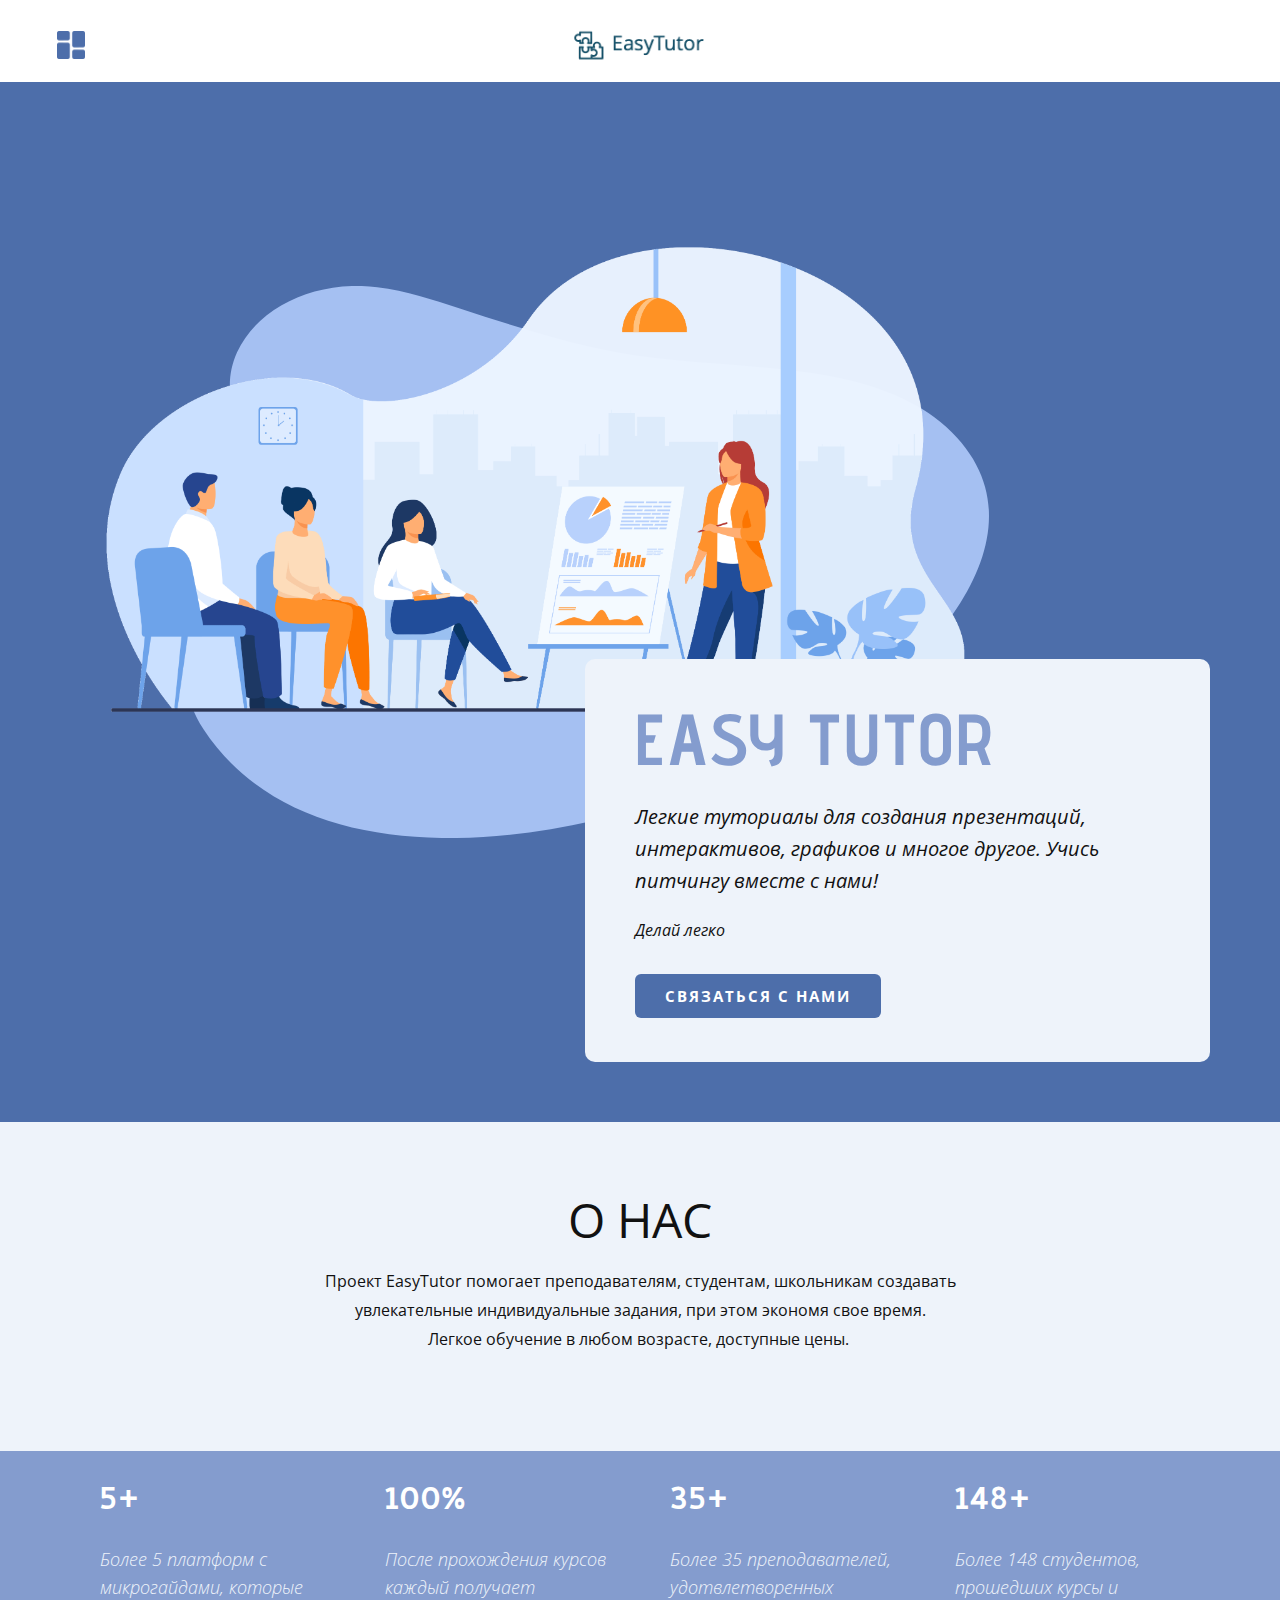
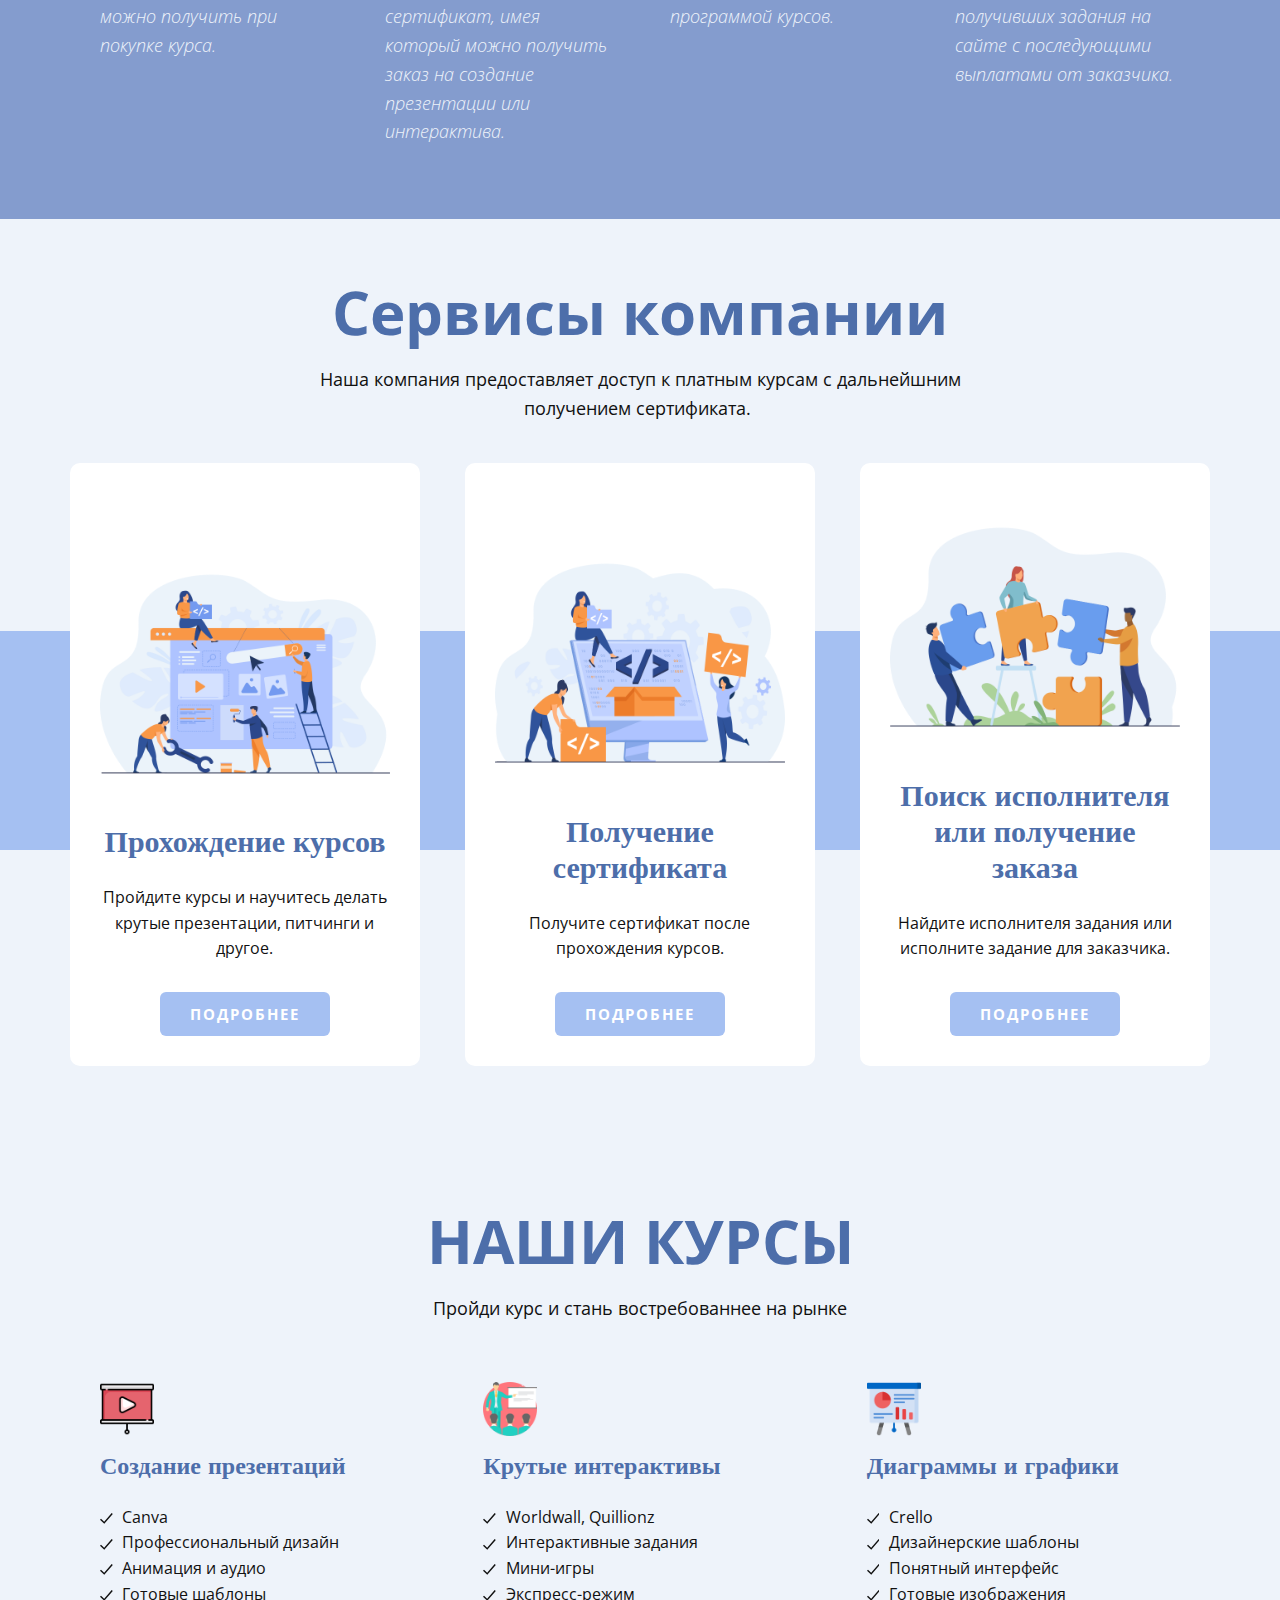
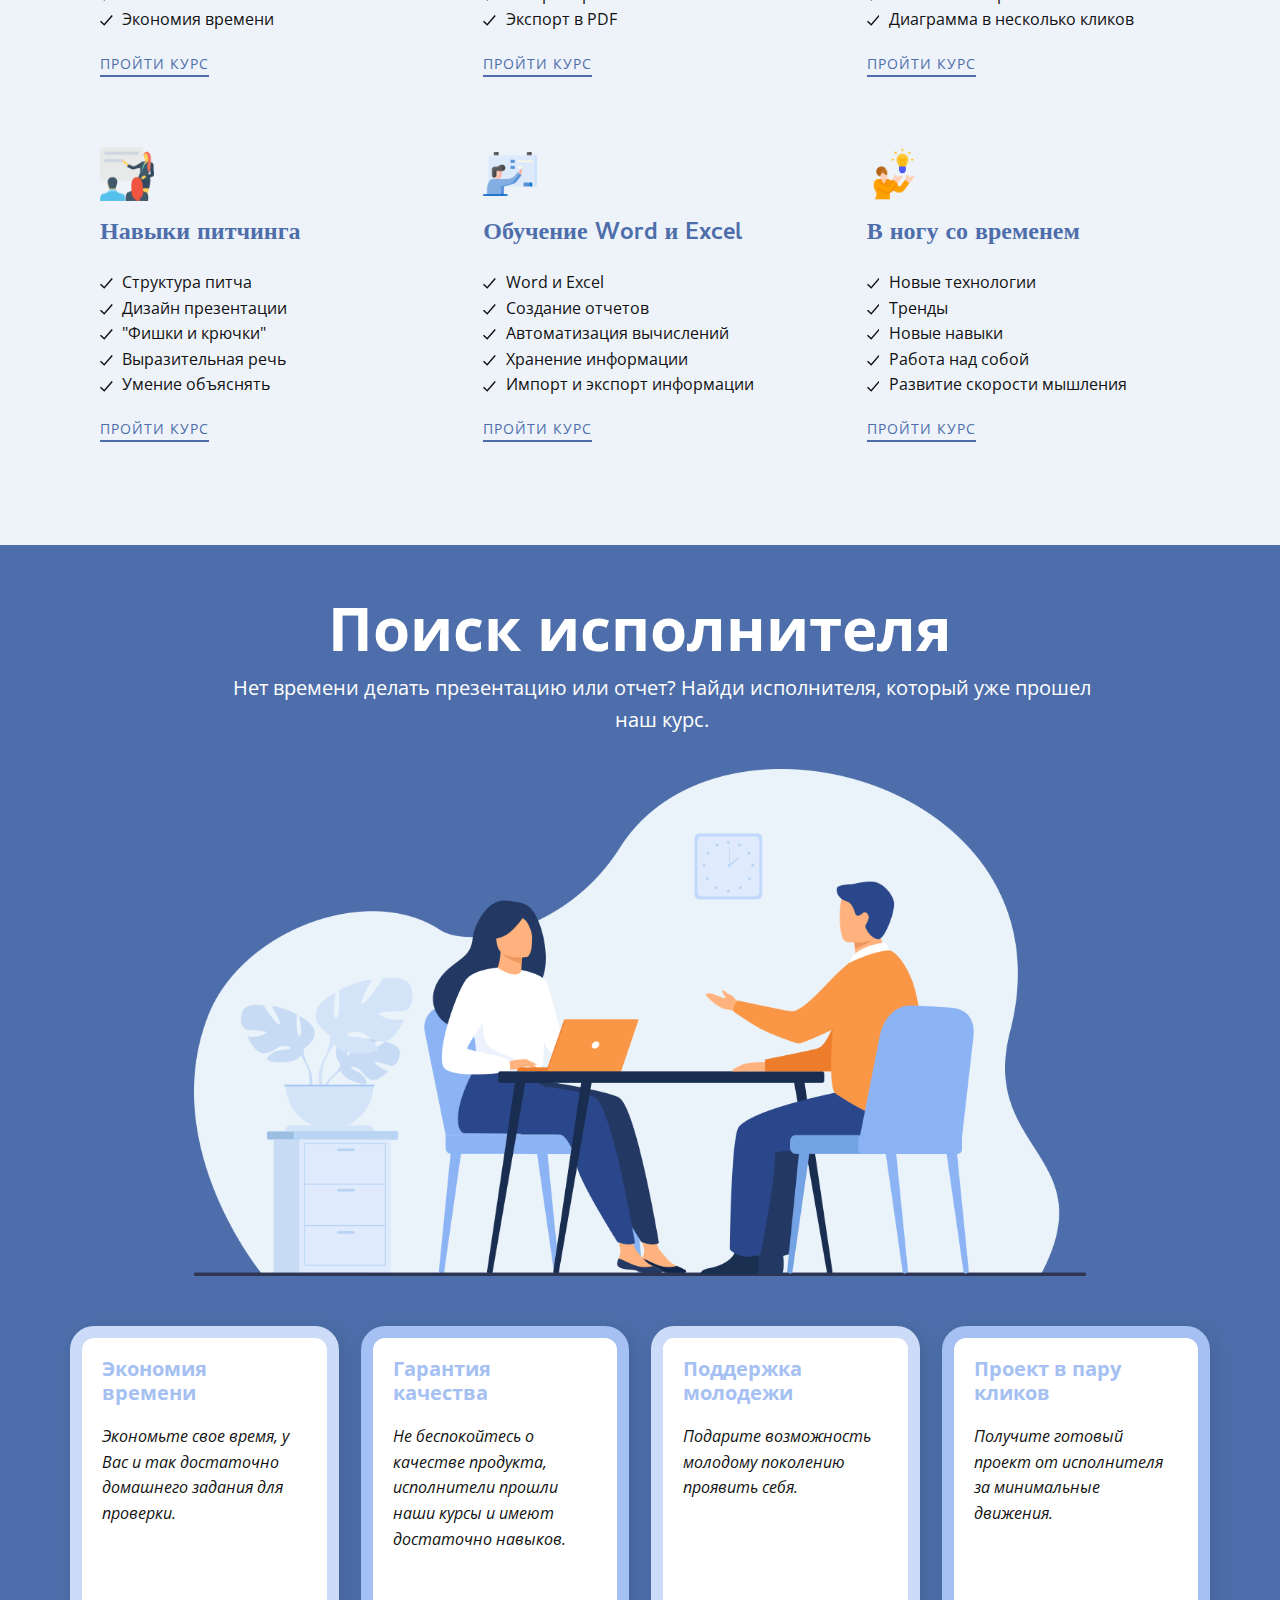
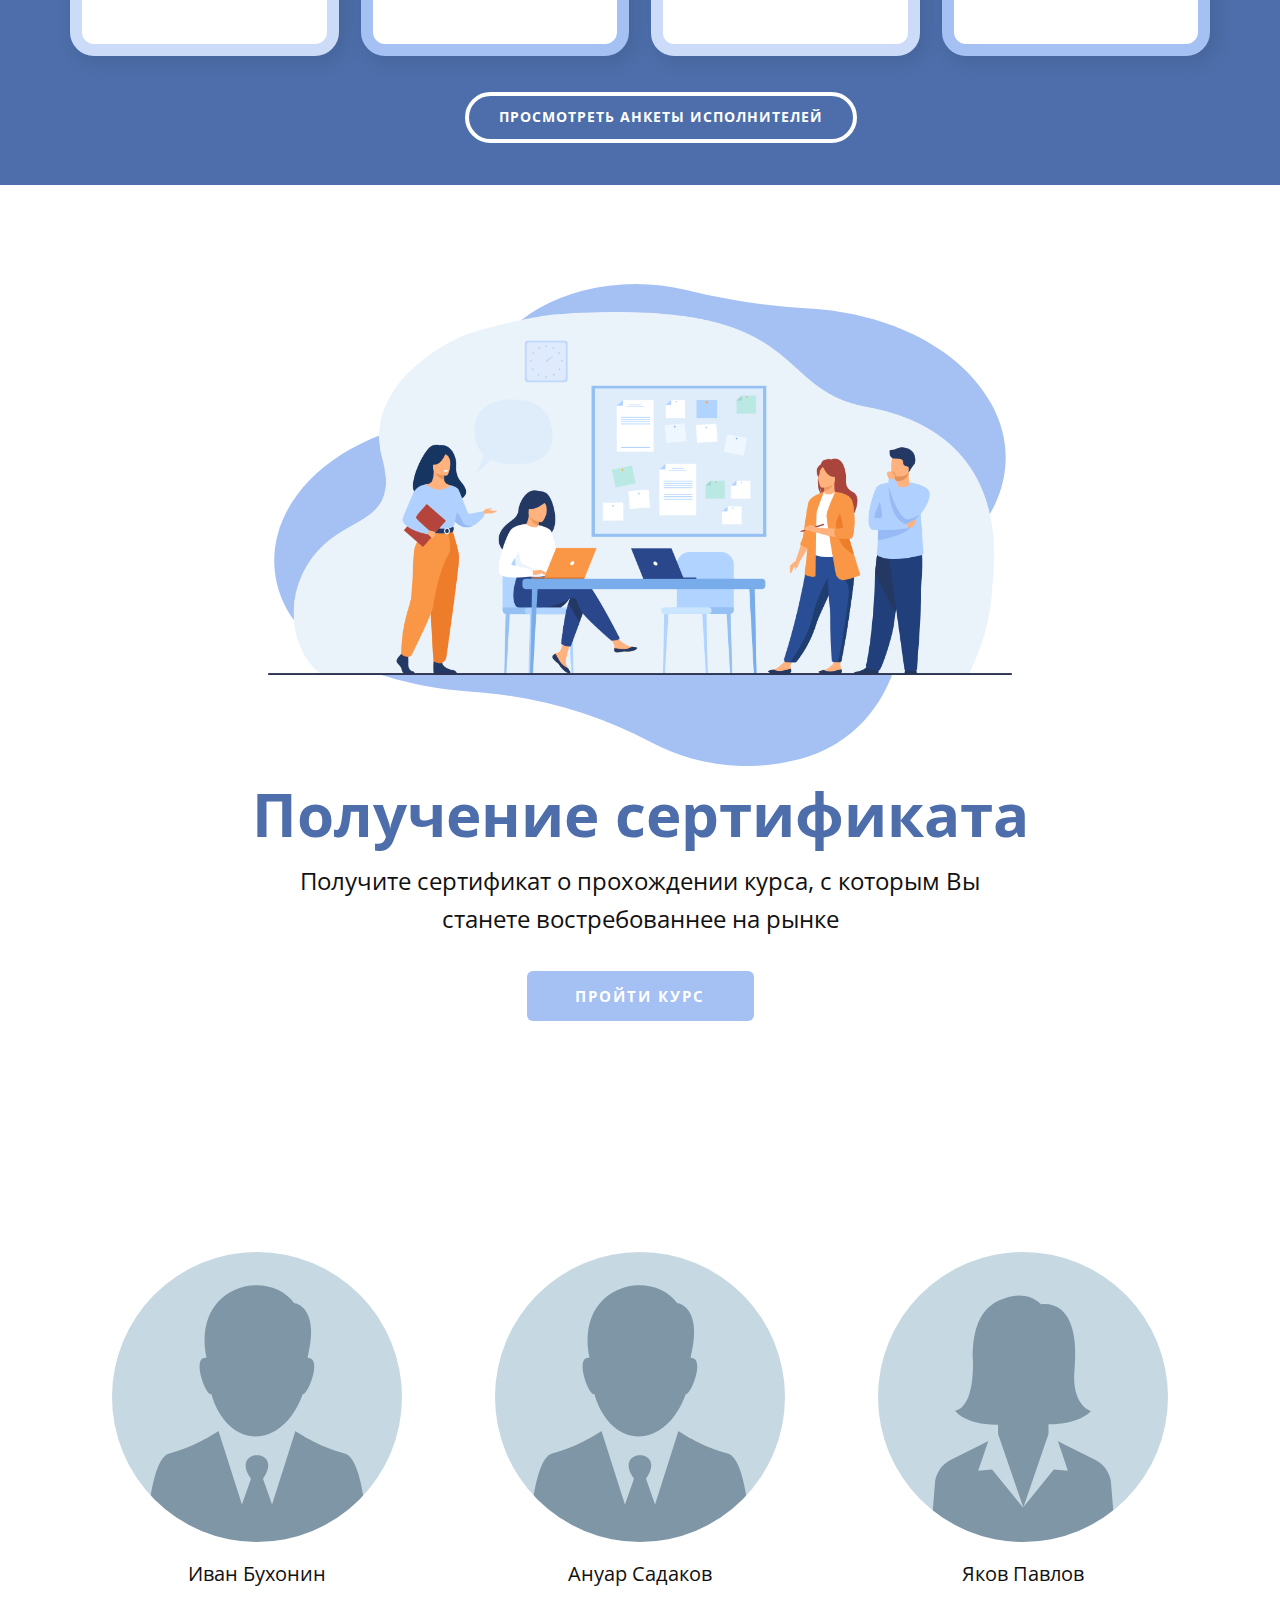
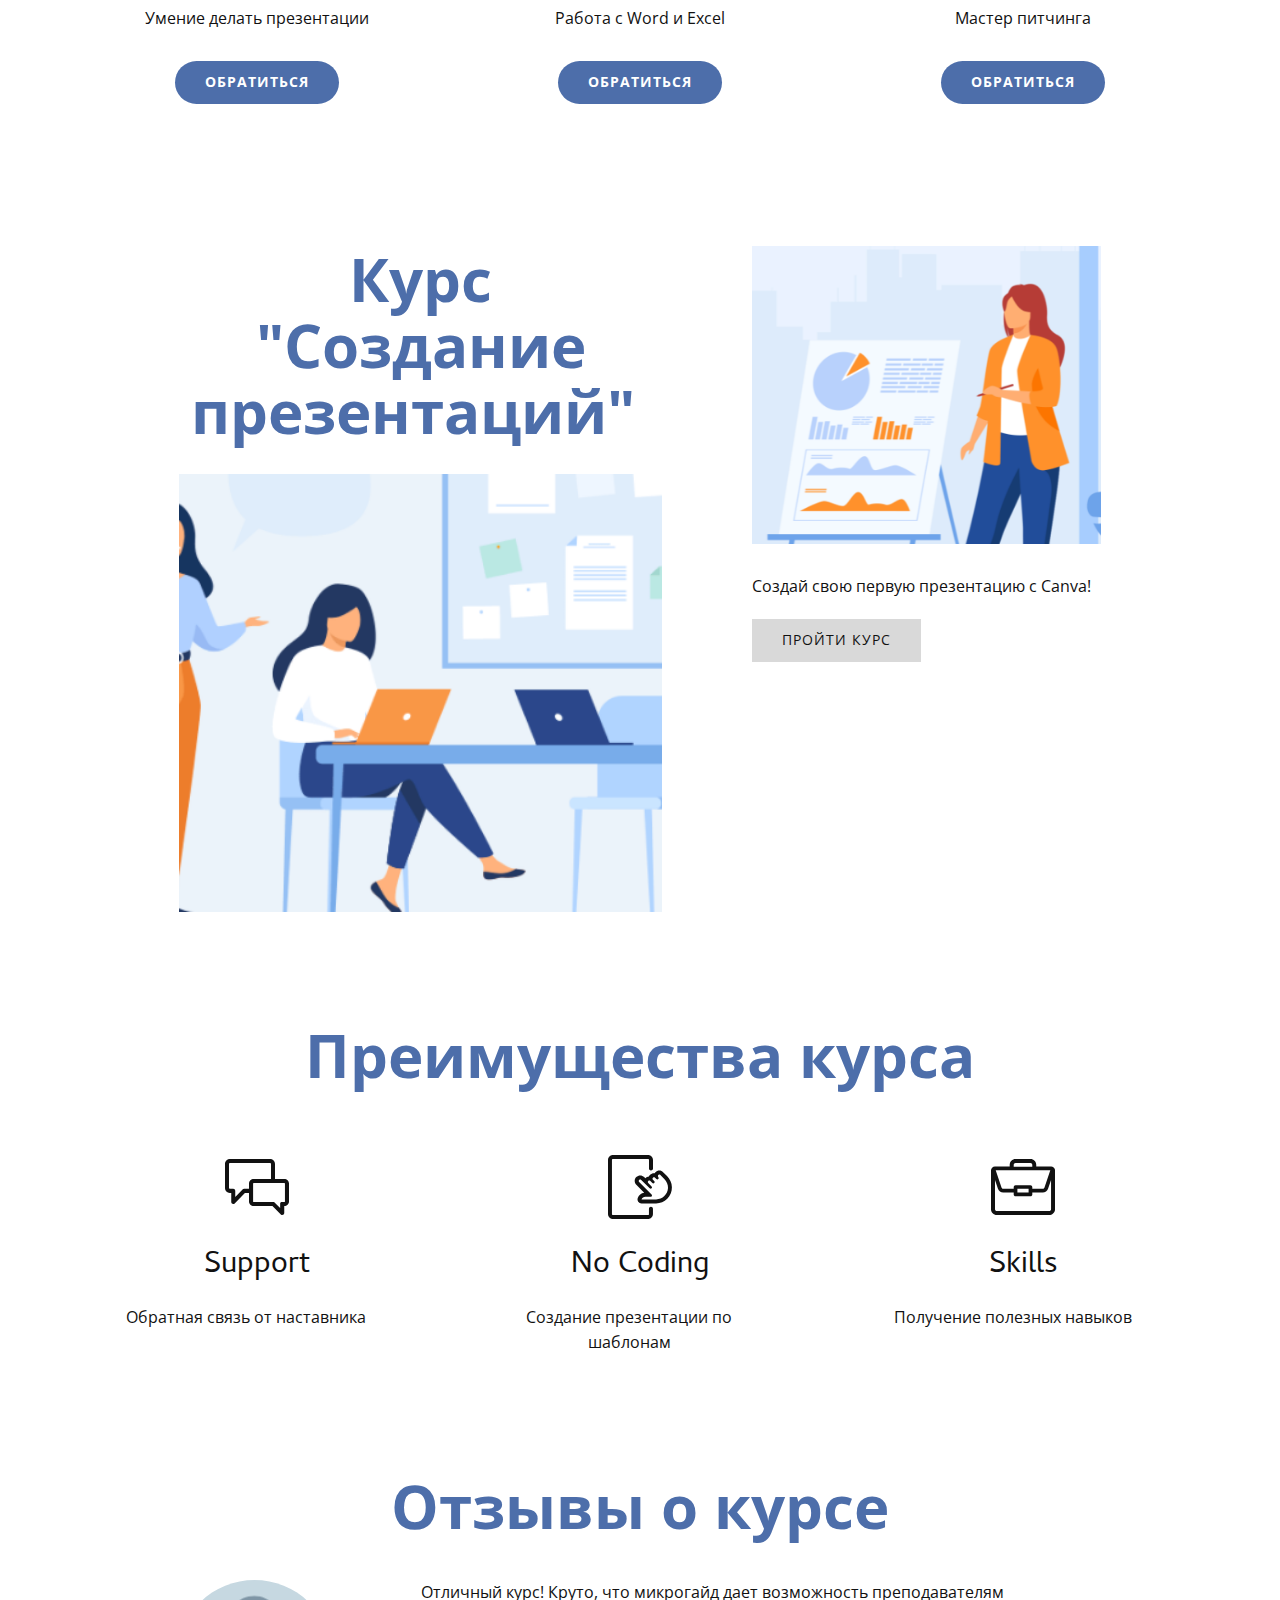
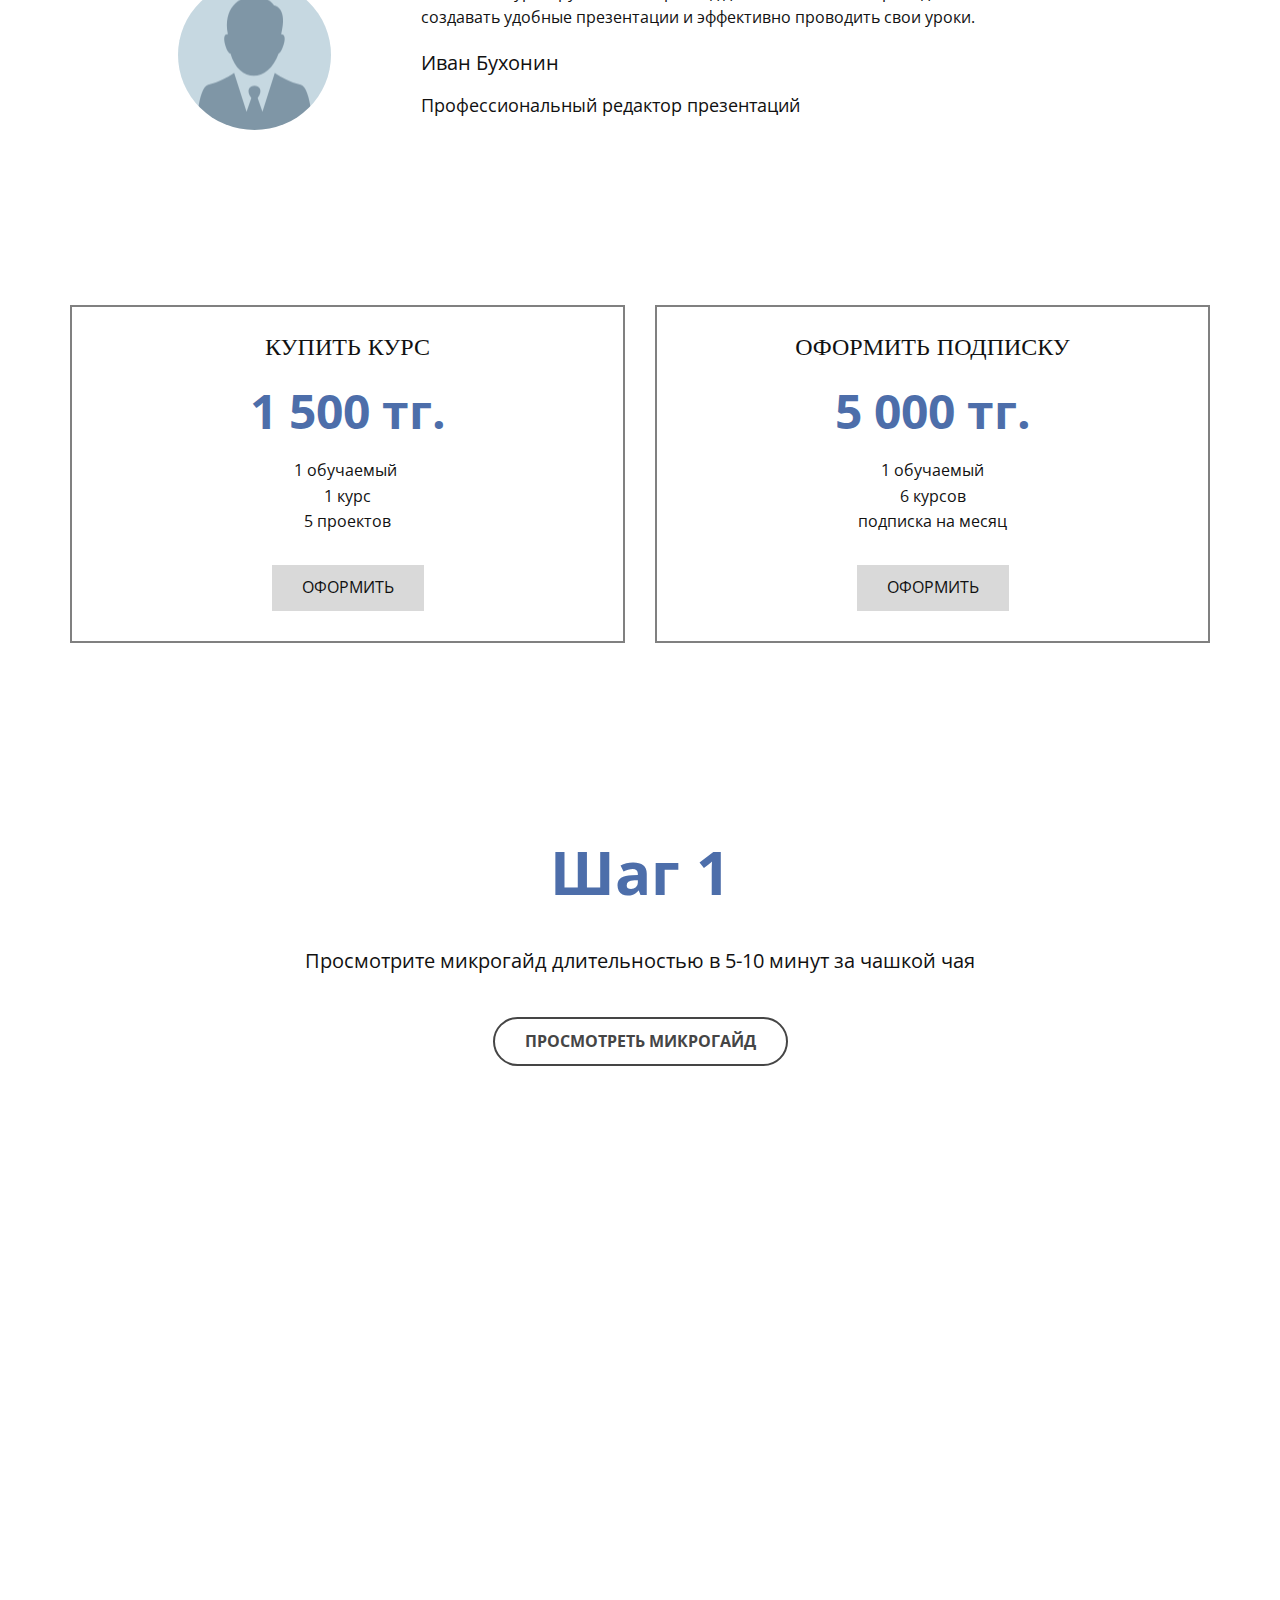
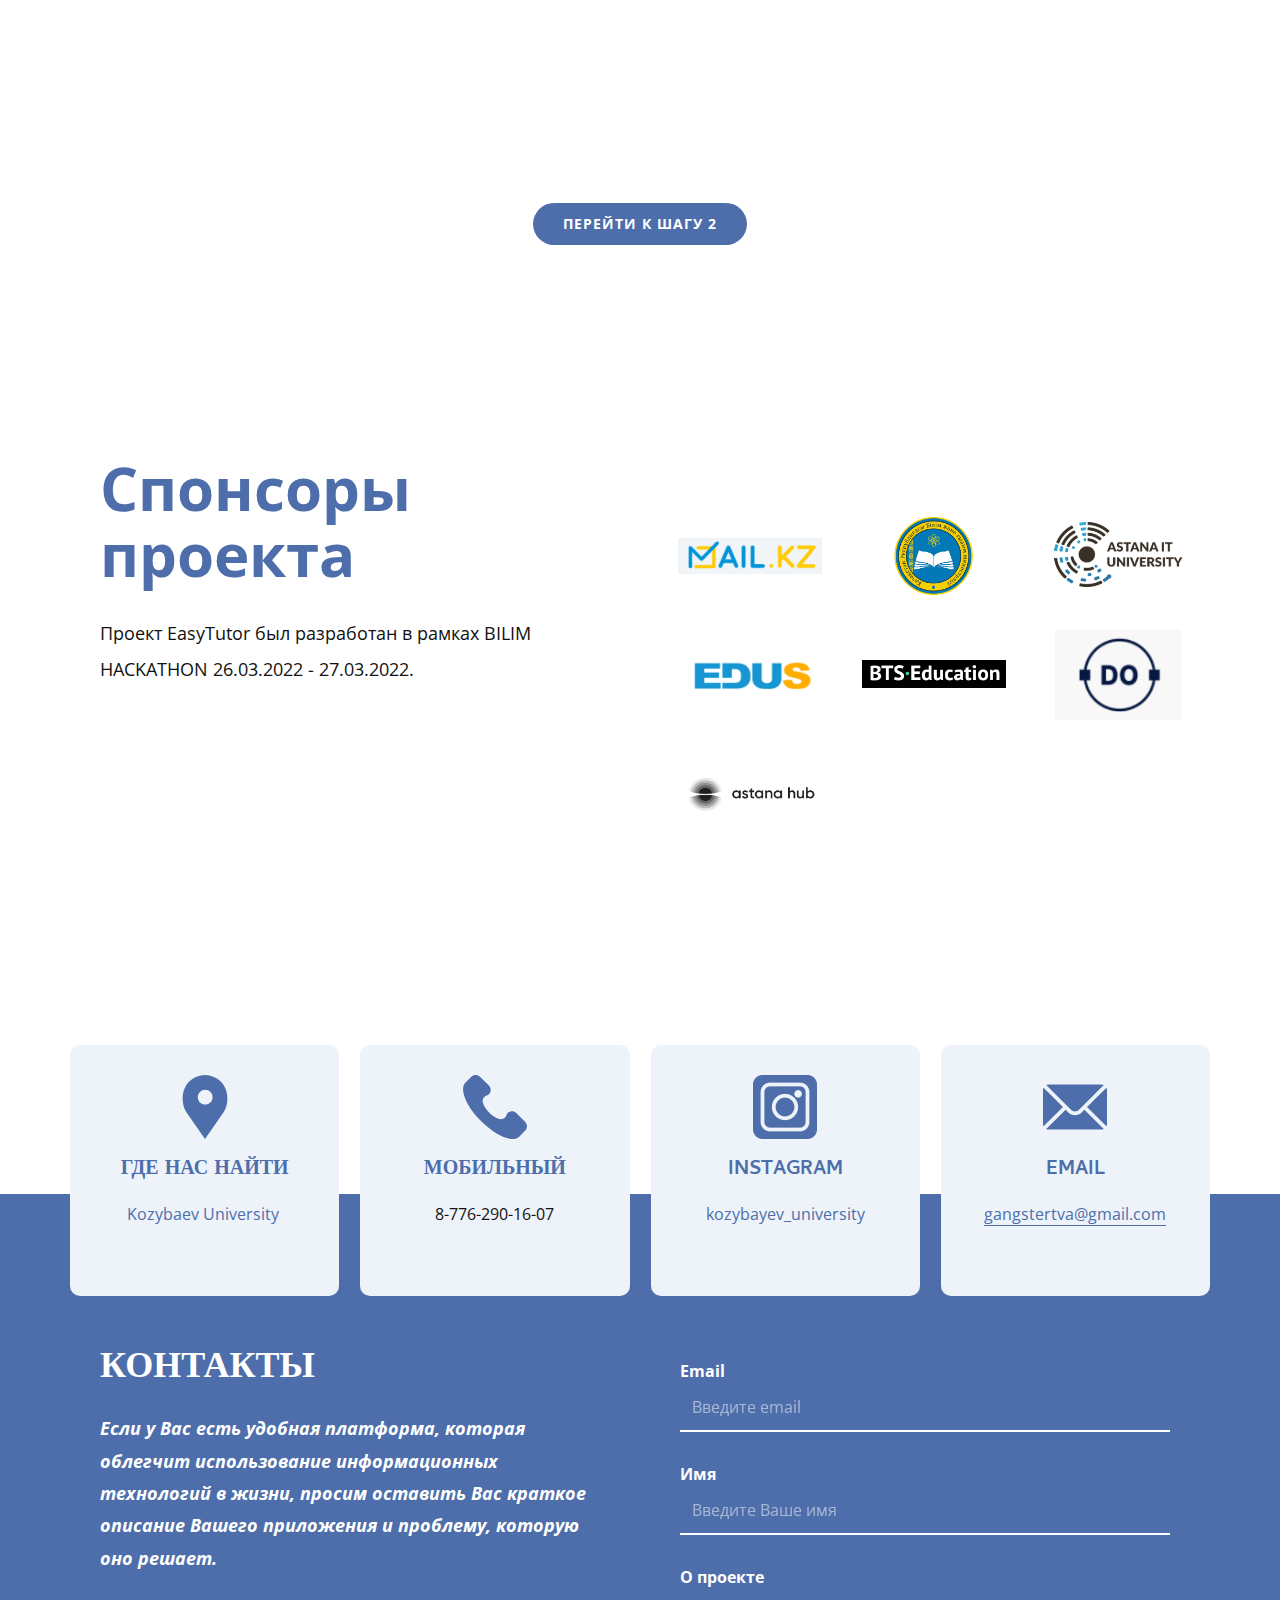
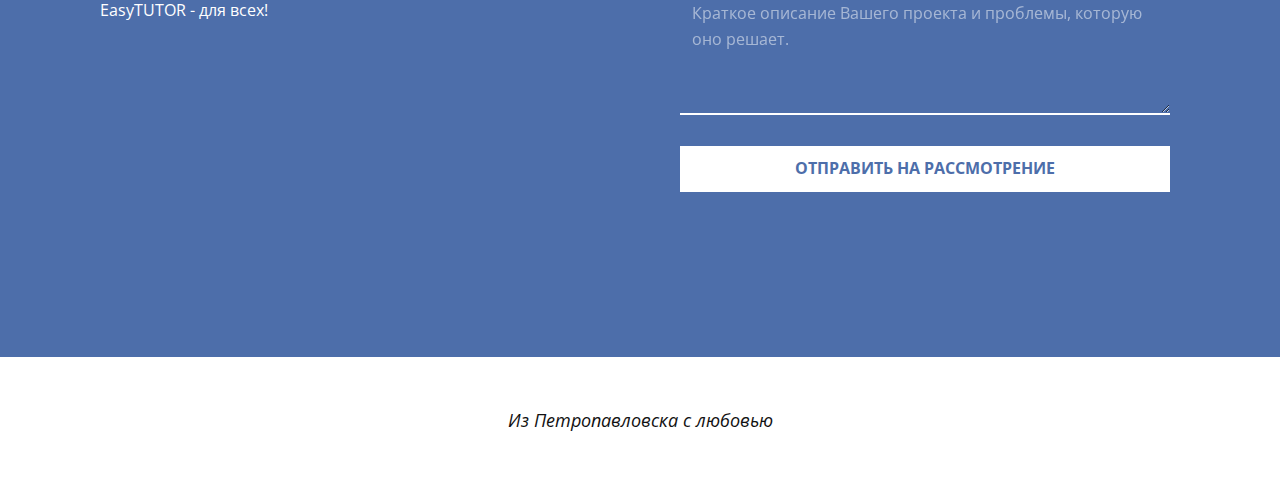
==== commit ac65bee9: "f" ====
--- a/index.html
+++ b/index.html
@@ -34,7 +34,8 @@
     <script type="application/ld+json">{
 		"@context": "http://schema.org",
 		"@type": "Organization",
-		"name": "EasyTUTOR"
+		"name": "EasyTUTOR",
+		"logo": "images/horizontal_on_white_by_logaster-2-removebg-preview.png"
 }</script>
     <meta name="theme-color" content="#4d6eaa">
     <meta property="og:title" content="EASYTUTOR">
@@ -42,10 +43,13 @@
     <meta property="og:type" content="website">
   </head>
   <body data-home-page="EASYTUTOR.html" data-home-page-title="EASYTUTOR" class="u-body u-xl-mode"><header class="u-clearfix u-header u-header" id="sec-d9ff"><div class="u-clearfix u-sheet u-sheet-1">
+        <a href="https://nicepage.com/joomla-templates" class="u-image u-logo u-image-1" data-image-width="330" data-image-height="150">
+          <img src="images/horizontal_on_white_by_logaster-2-removebg-preview.png" class="u-logo-image u-logo-image-1">
+        </a>
         <nav class="u-menu u-menu-dropdown u-offcanvas u-menu-1" data-responsive-from="XL">
           <div class="menu-collapse" style="font-size: 1rem; letter-spacing: 0px; font-weight: 700; text-transform: uppercase;">
             <a class="u-button-style u-custom-active-border-color u-custom-border u-custom-border-color u-custom-borders u-custom-hover-border-color u-custom-left-right-menu-spacing u-custom-padding-bottom u-custom-text-color u-custom-text-hover-color u-custom-top-bottom-menu-spacing u-file-icon u-nav-link u-text-active-palette-1-base u-text-hover-palette-2-base u-text-palette-1-base u-file-icon-1" href="#">
-              <img src="images/1.png" alt="">
+              <img src="images/2.png" alt="">
             </a>
           </div>
           <div class="u-custom-menu u-nav-container">
@@ -150,7 +154,7 @@
           </div>
           <div class="u-align-center u-container-style u-list-item u-radius-10 u-repeater-item u-shape-round u-white u-list-item-2">
             <div class="u-container-layout u-similar-container u-valign-bottom u-container-layout-2">
-              <img alt="" class="u-expanded-width u-image u-image-contain u-image-default u-image-2" data-image-width="700" data-image-height="500" src="images/2.png">
+              <img alt="" class="u-expanded-width u-image u-image-contain u-image-default u-image-2" data-image-width="700" data-image-height="500" src="images/25.png">
               <h4 class="u-text u-text-default u-text-palette-1-base u-text-5">Получение сертификата</h4>
               <p class="u-text u-text-6">Получите сертификат после прохождения курсов.</p>
               <a href="EASYTUTOR.html#carousel_4dc0" data-page-id="98074901" class="u-active-palette-1-light-2 u-btn u-btn-round u-button-style u-hover-palette-1-light-2 u-palette-3-base u-radius-6 u-text-active-palette-1-base u-text-body-alt-color u-text-hover-palette-1-base u-btn-2">подробнее</a>
@@ -708,7 +712,7 @@
             </div>
           </div>
           <div class="u-align-center u-container-style u-list-item u-palette-1-light-3 u-radius-10 u-repeater-item u-shape-round u-list-item-3">
-            <div class="u-container-layout u-similar-container u-valign-top u-container-layout-3"><span class="u-file-icon u-icon u-text-palette-1-base u-icon-3"><img src="images/23.png" alt=""></span>
+            <div class="u-container-layout u-similar-container u-valign-top u-container-layout-3"><span class="u-file-icon u-icon u-text-palette-1-base u-icon-3"><img src="images/24.png" alt=""></span>
               <h5 class="u-text u-text-default u-text-palette-1-base u-text-5">INSTAGRAM</h5>
               <p class="u-text u-text-6">
                 <a href="https://www.instagram.com/kozybayev_university/" class="u-active-none u-border-none u-btn u-button-link u-button-style u-hover-none u-none u-text-palette-1-base u-btn-2" target="_blank">kozybayev_university</a>
--- a/nicepage.css
+++ b/nicepage.css
@@ -36343,11 +36343,23 @@
 }
 
 .u-header .u-sheet-1 {
-  min-height: 93px;
+  min-height: 81px;
+}
+
+.u-header .u-image-1 {
+  width: 155px;
+  height: 69px;
+  filter: brightness(0.6);
+  margin: 12px auto 0;
+}
+
+.u-header .u-logo-image-1 {
+  width: 100%;
+  height: 100%;
 }
 
 .u-header .u-menu-1 {
-  margin: 33px auto 32px -19px;
+  margin: -51px auto 23px -19px;
 }
 
 .u-header .u-file-icon-1 {
@@ -36366,13 +36378,32 @@
   font-size: 1.25rem;
 }
 @media (max-width: 1199px) {
+  .u-header .u-image-1 {
+    width: 155px;
+  }
+
   .u-header .u-menu-1 {
     width: auto;
+    margin-top: -37px;
   }
 }
 
 
+@media (max-width: 575px) {
+  .u-header .u-sheet-1 {
+    min-height: 93px;
+  }
 
+  .u-header .u-image-1 {
+    width: 155px;
+    margin-top: 24px;
+  }
+
+  .u-header .u-menu-1 {
+    margin-top: -50px;
+    margin-bottom: 22px;
+  }
+}
  .u-footer {
   background-image: none;
 }
--- a/EASYTUTOR.css
+++ b/EASYTUTOR.css
@@ -2635,7 +2635,6 @@
   .u-section-15 .u-repeater-1 {
     grid-template-columns: 100%;
     min-height: 408px;
-    grid-auto-columns: 100%;
   }
 
   .u-section-15 .u-container-layout-2 {
